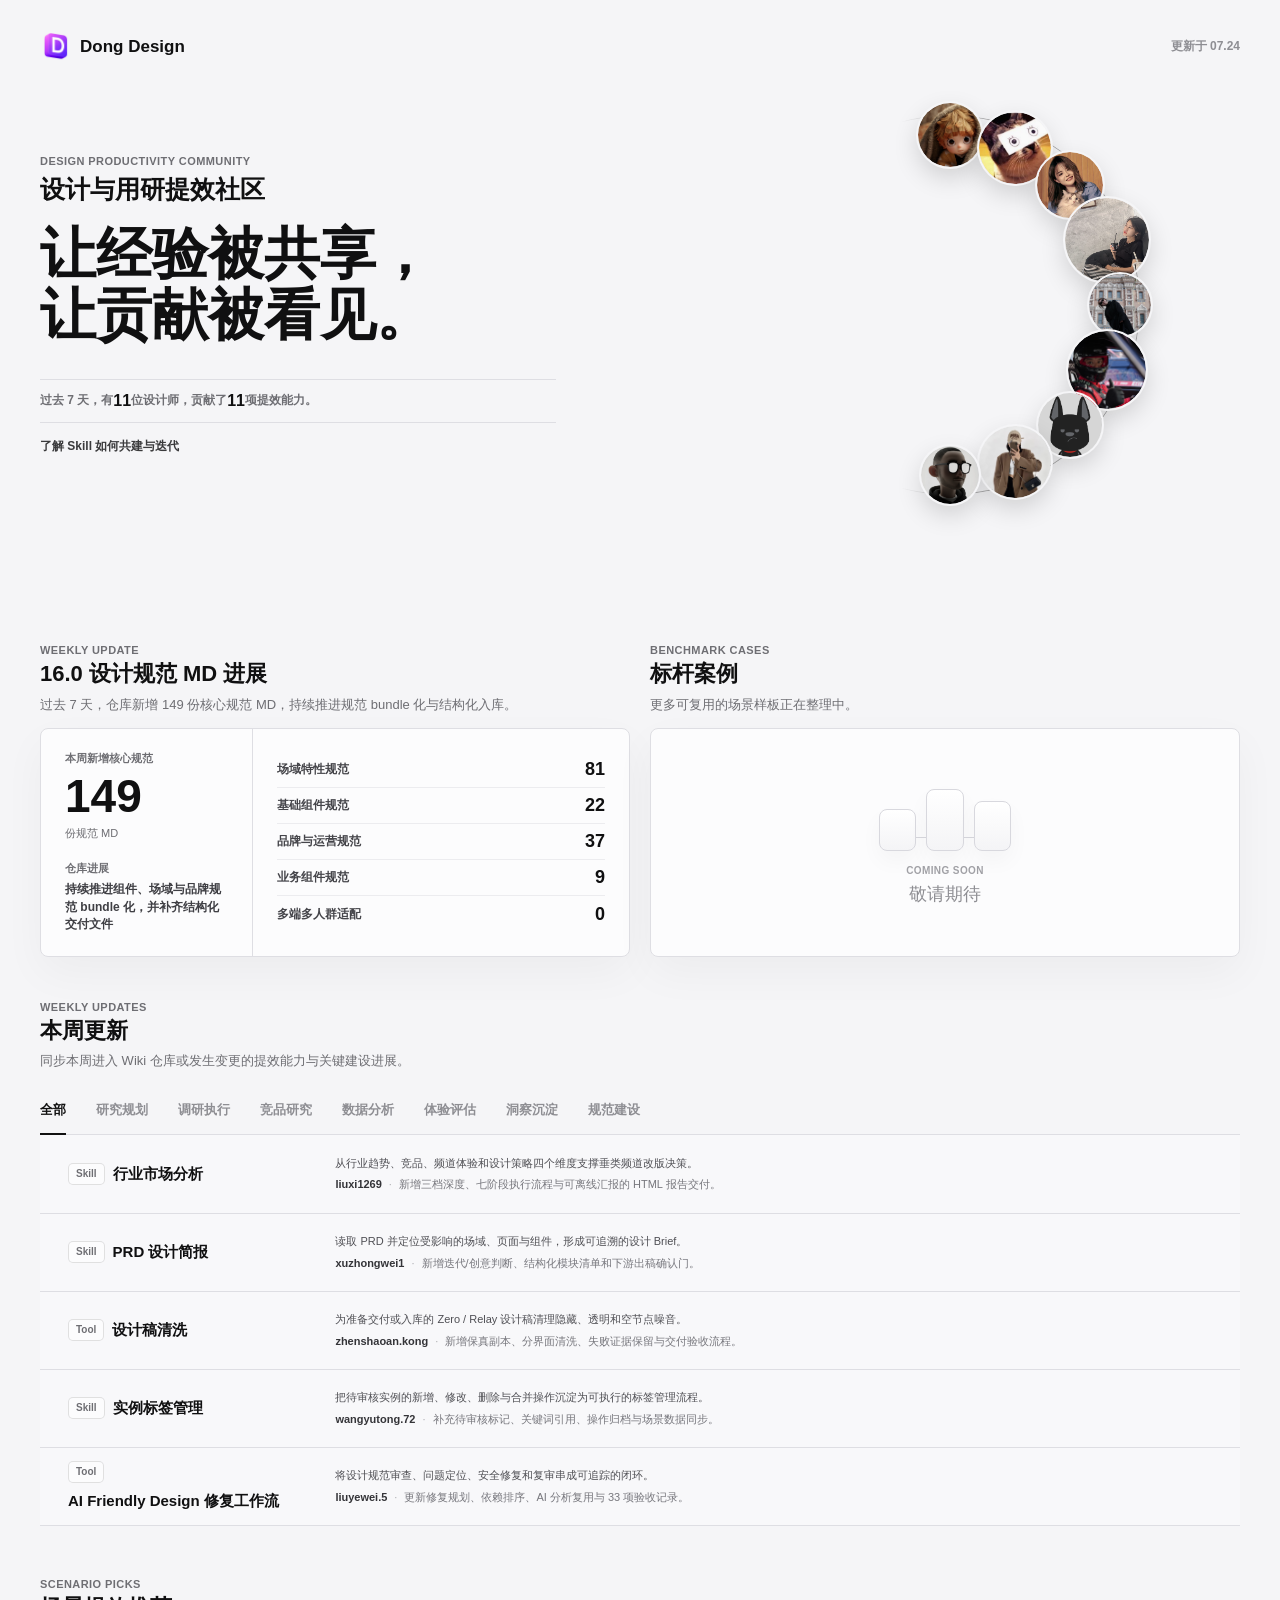
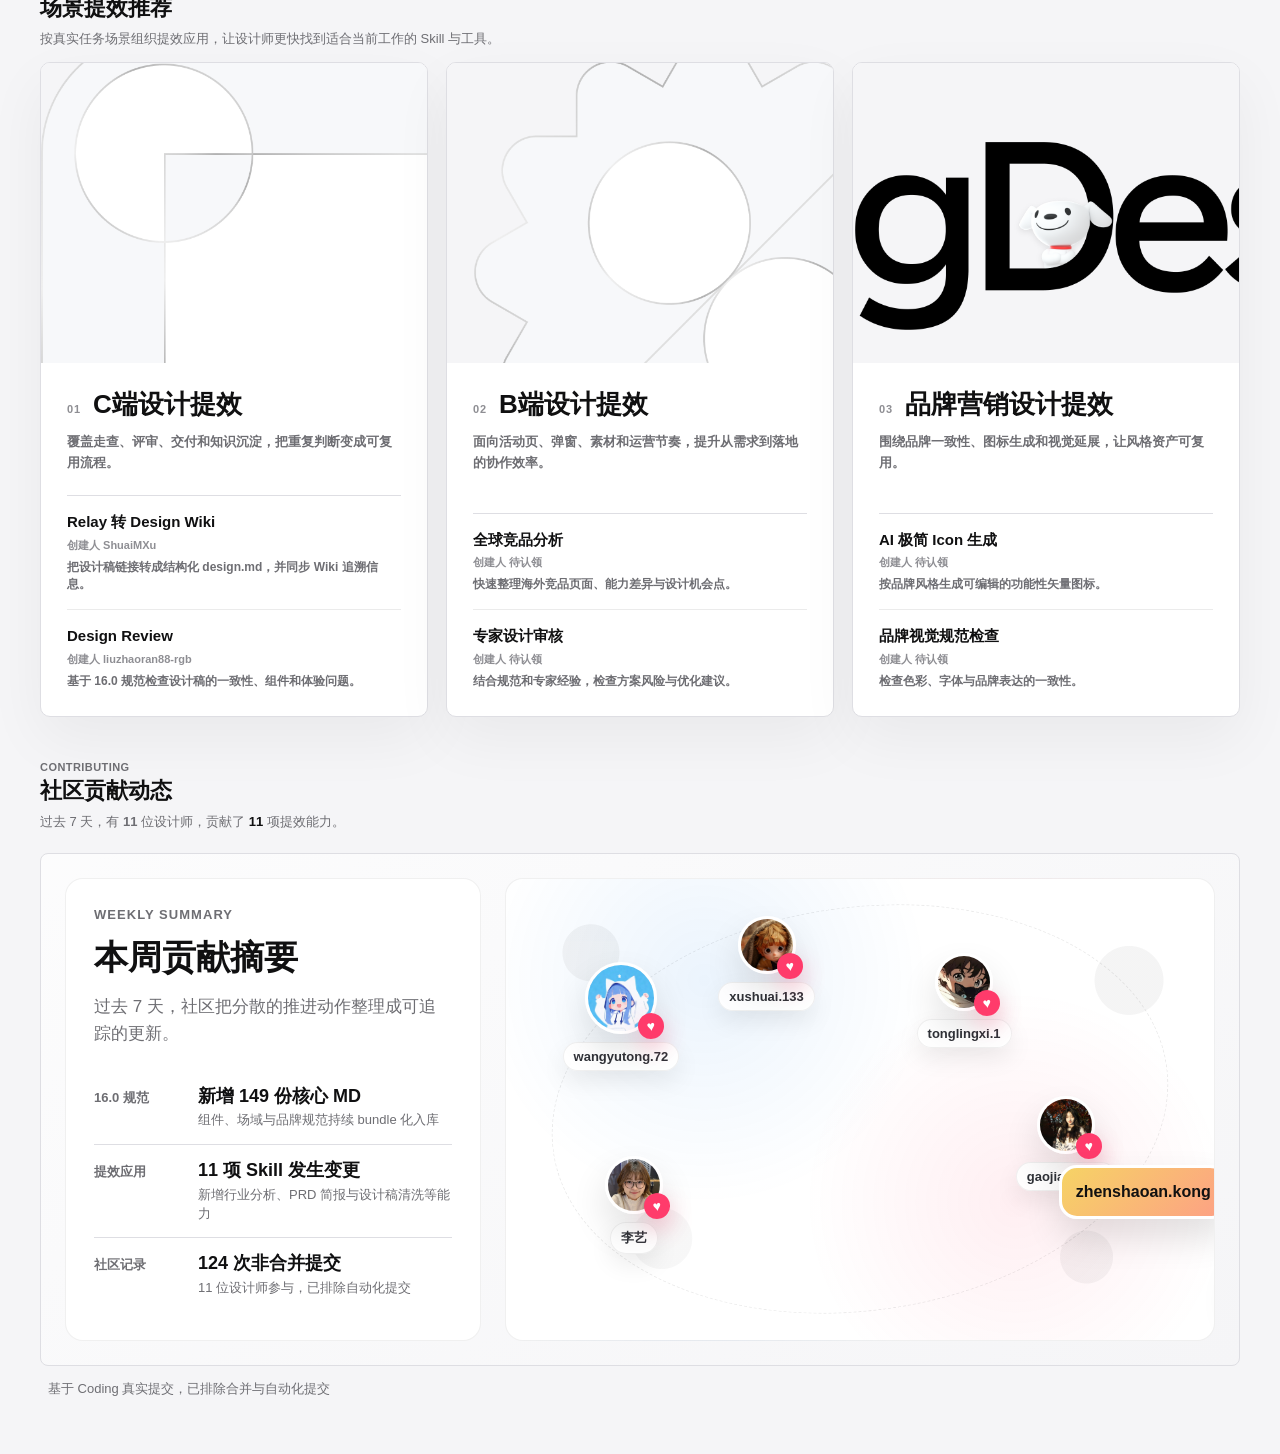
==== index.html @ fb786d12 "Refresh community demo with latest Coding data" ====
<!doctype html>
<html lang="zh-CN">
  <head>
    <meta charset="UTF-8" />
    <meta name="viewport" content="width=device-width, initial-scale=1.0" />
    <meta
      name="description"
      content="Nudge 是一个面向设计团队的 Skill 共创社区 Demo。"
    />
    <title>Nudge - 设计 Skill 共创社区</title>
    <link rel="preconnect" href="https://images.unsplash.com" />
    <link rel="stylesheet" href="styles.css?v=202607231430" />
    <script src="https://unpkg.com/lucide@0.468.0/dist/umd/lucide.min.js" defer></script>
    <script src="assets/community-skills.js?v=202607241349" defer></script>
    <script src="assets/coding-community-snapshot.js?v=202607241349" defer></script>
    <script src="app.js?v=202607241349" defer></script>
  </head>
  <body>
    <div class="app-shell">
      <main class="main-content">
        <header class="community-hero">
          <div class="hero-utility">
            <div class="brand-lockup" aria-label="Dong Design">
              <img class="product-logo" id="dong-logo" src="assets/dong-design-logo-source.png" alt="" />
              <span class="brand-name">Dong Design</span>
            </div>
            <span class="page-updated-at" data-snapshot-updated>更新于 07.24</span>
          </div>
          <div class="hero-main">
            <div class="hero-copy">
              <p class="eyebrow">Design Productivity Community</p>
              <h1 id="community-title">设计与用研提效社区</h1>
              <p class="hero-slogan">让经验被共享，<br />让贡献被看见。</p>
              <p class="hero-metrics" aria-label="社区数据">
                过去 7 天，有 <strong data-weekly-contributors>11</strong> 位设计师，贡献了 <strong data-weekly-skills>11</strong> 项提效能力。
              </p>
              <button class="hero-learn-link" type="button" data-open-philosophy>
                <span>了解 Skill 如何共建与迭代</span>
                <i data-lucide="arrow-up-right" aria-hidden="true"></i>
              </button>
            </div>
            <section class="orbit-scene" aria-label="正在共建社区的成员">
              <div class="orbit-arc" aria-hidden="true"></div>
              <button class="orbit-avatar" type="button" aria-label="林默，完成 6 次真实验证" style="--x: 178px; --y: 3px; --tilt: 0deg; --size: 64px; --delay: -5s;"><img src="assets/hero-avatars/orbit-01.jpg" alt="" /><span class="orbit-tooltip"><strong>林默</strong><small>完成 6 次真实验证</small></span></button>
              <button class="orbit-avatar" type="button" aria-label="明越，共建设计交付工具" style="--x: 239px; --y: 12px; --tilt: 0deg; --size: 72px; --delay: -2s;"><img src="assets/hero-avatars/orbit-02.png" alt="" /><span class="orbit-tooltip"><strong>明越</strong><small>共建设计交付工具</small></span></button>
              <button class="orbit-avatar" type="button" aria-label="阿雅，提出洞察归纳需求" style="--x: 297px; --y: 52px; --tilt: 0deg; --size: 66px; --delay: -7s;"><img src="assets/hero-avatars/orbit-10.jpg" alt="" /><span class="orbit-tooltip"><strong>阿雅</strong><small>提出洞察归纳需求</small></span></button>
              <button class="orbit-avatar" type="button" aria-label="柯南，提交 8 条可采纳反馈" style="--x: 325px; --y: 98px; --tilt: 0deg; --size: 84px; --delay: -4s;"><img src="assets/hero-avatars/orbit-04.jpg" alt="" /><span class="orbit-tooltip"><strong>柯南</strong><small>提交 8 条可采纳反馈</small></span></button>
              <button class="orbit-avatar" type="button" aria-label="乔可，完成兼容性维护" style="--x: 349px; --y: 174px; --tilt: 0deg; --size: 62px; --delay: -8s;"><img src="assets/hero-avatars/orbit-05.jpg" alt="" /><span class="orbit-tooltip"><strong>乔可</strong><small>完成交付工具兼容性维护</small></span></button>
              <button class="orbit-avatar" type="button" aria-label="知夏，整理 Skill 使用案例" style="--x: 328px; --y: 231px; --tilt: 0deg; --size: 78px; --delay: -1s;"><img src="assets/hero-avatars/orbit-06.jpg" alt="" /><span class="orbit-tooltip"><strong>知夏</strong><small>整理 Skill 使用案例</small></span></button>
              <button class="orbit-avatar" type="button" aria-label="然然，补充交互测试案例" style="--x: 298px; --y: 293px; --tilt: 0deg; --size: 64px; --delay: -6s;"><img src="assets/hero-avatars/orbit-07.png" alt="" /><span class="orbit-tooltip"><strong>然然</strong><small>补充交互测试案例</small></span></button>
              <button class="orbit-avatar" type="button" aria-label="陈一，维护组件命名助手" style="--x: 239px; --y: 326px; --tilt: 0deg; --size: 72px; --delay: -3s;"><img src="assets/hero-avatars/orbit-08.jpg" alt="" /><span class="orbit-tooltip"><strong>陈一</strong><small>维护组件命名助手</small></span></button>
              <button class="orbit-avatar orbit-avatar-echo" type="button" aria-label="子然，持续维护规范巡检" style="--x: 181px; --y: 346px; --tilt: 0deg; --size: 58px; --delay: -9s;"><img src="assets/hero-avatars/orbit-09.jpg" alt="" /><span class="orbit-tooltip"><strong>子然</strong><small>持续维护规范巡检</small></span></button>
            </section>
          </div>
          <section class="leaderboard-section hero-leaderboard" aria-labelledby="leaderboard-title" hidden>
            <div class="impact-heading"><p class="kicker" id="leaderboard-title">本周影响力</p></div>
            <div class="leaderboard-grid">
              <section class="leaderboard-card" aria-labelledby="skill-rank-title">
                <div class="rank-heading"><div><p class="kicker">提效工具</p><h3 id="skill-rank-title">提效工具影响力榜</h3></div><i data-lucide="chart-no-axes-combined" aria-hidden="true"></i></div>
                <ol class="rank-list">
                  <li><button class="rank-row rank-action" type="button" data-open-skill="spec-check"><span class="rank-number top-rank">01</span><span class="rank-symbol blue-symbol"><i data-lucide="scan-search" aria-hidden="true"></i></span><span class="rank-copy"><strong>规范巡检</strong><small>842 次有效使用</small></span><span class="rank-impact">46h</span></button></li>
                  <li><button class="rank-row rank-action" type="button" data-open-skill="handoff"><span class="rank-number">02</span><span class="rank-symbol violet-symbol"><i data-lucide="file-output" aria-hidden="true"></i></span><span class="rank-copy"><strong>交付文档生成器</strong><small>516 次有效使用</small></span><span class="rank-impact">32h</span></button></li>
                  <li><button class="rank-row rank-action" type="button" data-open-skill="insight"><span class="rank-number">03</span><span class="rank-symbol orange-symbol"><i data-lucide="lightbulb" aria-hidden="true"></i></span><span class="rank-copy"><strong>反馈洞察归纳器</strong><small>128 次有效使用</small></span><span class="rank-impact">18h</span></button></li>
                  <li><button class="rank-row rank-action" type="button" data-open-skill="copy-check"><span class="rank-number">04</span><span class="rank-symbol green-symbol"><i data-lucide="languages" aria-hidden="true"></i></span><span class="rank-copy"><strong>文案长度预检</strong><small>94 次有效使用</small></span><span class="rank-impact">12h</span></button></li>
                  <li><button class="rank-row rank-action" type="button" data-open-skill="naming"><span class="rank-number">05</span><span class="rank-symbol gray-symbol"><i data-lucide="blocks" aria-hidden="true"></i></span><span class="rank-copy"><strong>组件命名助手</strong><small>76 次有效使用</small></span><span class="rank-impact">9h</span></button></li>
                </ol>
              </section>

              <section class="leaderboard-card" aria-labelledby="people-rank-title">
                <div class="rank-heading"><div><p class="kicker">共建者</p><h3 id="people-rank-title">设计师影响力排行</h3></div><i data-lucide="users-round" aria-hidden="true"></i></div>
                <ol class="rank-list">
                  <li class="rank-row person-row"><span class="rank-number top-rank">01</span><img class="avatar avatar-m photo-avatar" src="assets/avatars/lina.jpg?v=202606221920" alt="林默" /><span class="rank-copy"><strong>林默</strong><small>完成 6 次真实验证，推动 3 次更新</small></span><span class="rank-impact">验证</span></li>
                  <li class="rank-row person-row"><span class="rank-number">02</span><img class="avatar avatar-m photo-avatar" src="assets/avatars/zi.jpg?v=202606221920" alt="子然" /><span class="rank-copy"><strong>子然</strong><small>共建 2 个 Skill，持续维护规范巡检</small></span><span class="rank-impact">共建</span></li>
                  <li class="rank-row person-row"><span class="rank-number">03</span><img class="avatar avatar-m photo-avatar" src="assets/avatars/aya.jpg?v=202606221920" alt="阿雅" /><span class="rank-copy"><strong>阿雅</strong><small>提出洞察归纳需求，并补充 4 个案例</small></span><span class="rank-impact">Idea</span></li>
                  <li class="rank-row person-row"><span class="rank-number">04</span><img class="avatar avatar-m photo-avatar" src="assets/avatars/ke.jpg?v=202606221920" alt="柯南" /><span class="rank-copy"><strong>柯南</strong><small>提交 8 条可采纳反馈，解决 3 个问题</small></span><span class="rank-impact">反馈</span></li>
                  <li class="rank-row person-row"><span class="rank-number">05</span><img class="avatar avatar-m photo-avatar" src="assets/avatars/qiao.jpg?v=202606221920" alt="乔可" /><span class="rank-copy"><strong>乔可</strong><small>完成交付工具的兼容性维护</small></span><span class="rank-impact">维护</span></li>
                </ol>
              </section>
            </div>
          </section>
        </header>

        <section class="page-panel active" data-panel="discover" aria-labelledby="community-title">
          <section class="design-system-section" aria-labelledby="design-system-progress-title">
            <div class="section-heading design-system-heading">
              <div>
                <p class="kicker">WEEKLY UPDATE</p>
                <h2 id="design-system-progress-title">16.0 设计规范 MD 进展</h2>
                <p class="section-subtitle">过去 7 天，仓库新增 149 份核心规范 MD，持续推进规范 bundle 化与结构化入库。</p>
              </div>
            </div>

            <div class="design-system-progress">
              <div class="design-system-overview">
                <span class="design-system-overview-label">本周新增核心规范</span>
                <strong data-core-design-total>149</strong>
                <small>份规范 MD</small>
                <div class="design-system-week-note">
                  <span>仓库进展</span>
                  <p>持续推进组件、场域与品牌规范 bundle 化，并补齐结构化交付文件</p>
                </div>
              </div>

              <div class="design-system-categories" aria-label="16.0 五类核心规范本周新增数量">
                <div class="design-system-category">
                  <span>场域特性规范</span>
                  <strong data-design-category="场域特性规范">81</strong>
                </div>
                <div class="design-system-category">
                  <span>基础组件规范</span>
                  <strong data-design-category="基础组件库（功能型组件）">22</strong>
                </div>
                <div class="design-system-category">
                  <span>品牌与运营规范</span>
                  <strong data-design-category="品牌与运营规范">37</strong>
                </div>
                <div class="design-system-category">
                  <span>业务组件规范</span>
                  <strong data-design-category="业务组件库（业务型组件）">9</strong>
                </div>
                <div class="design-system-category">
                  <span>多端多人群适配</span>
                  <strong data-design-category="多端多人群适配规范">0</strong>
                </div>
              </div>

            </div>
          </section>

          <section class="business-brain-section" aria-labelledby="business-brain-section-title">
            <div class="section-heading">
              <div>
                <p class="kicker">BENCHMARK CASES</p>
                <h2 id="business-brain-section-title">标杆案例</h2>
                <p class="section-subtitle">更多可复用的场景样板正在整理中。</p>
              </div>
            </div>
            <div class="business-brain-card benchmark-placeholder-card">
              <div class="benchmark-placeholder-content">
                <div class="benchmark-placeholder-visual" aria-hidden="true">
                  <span></span>
                  <span></span>
                  <span></span>
                </div>
                <p class="kicker">COMING SOON</p>
                <h3>敬请期待</h3>
              </div>
            </div>
          </section>

          <section class="weekly-app-updates" aria-labelledby="weekly-app-updates-title">
            <div class="section-heading weekly-app-updates-heading">
              <div>
                <p class="kicker">WEEKLY UPDATES</p>
                <h2 id="weekly-app-updates-title">本周更新</h2>
                <p class="section-subtitle">同步本周进入 Wiki 仓库或发生变更的提效能力与关键建设进展。</p>
              </div>
            </div>

            <div class="weekly-update-tabs" role="tablist" aria-label="按任务场景筛选本周更新">
              <button class="weekly-update-tab is-active" type="button" role="tab" aria-selected="true" data-weekly-filter="all">全部</button>
              <button class="weekly-update-tab" type="button" role="tab" aria-selected="false" tabindex="-1" data-weekly-filter="研究规划">研究规划</button>
              <button class="weekly-update-tab" type="button" role="tab" aria-selected="false" tabindex="-1" data-weekly-filter="调研执行">调研执行</button>
              <button class="weekly-update-tab" type="button" role="tab" aria-selected="false" tabindex="-1" data-weekly-filter="竞品研究">竞品研究</button>
              <button class="weekly-update-tab" type="button" role="tab" aria-selected="false" tabindex="-1" data-weekly-filter="数据分析">数据分析</button>
              <button class="weekly-update-tab" type="button" role="tab" aria-selected="false" tabindex="-1" data-weekly-filter="体验评估">体验评估</button>
              <button class="weekly-update-tab" type="button" role="tab" aria-selected="false" tabindex="-1" data-weekly-filter="洞察沉淀">洞察沉淀</button>
              <button class="weekly-update-tab" type="button" role="tab" aria-selected="false" tabindex="-1" data-weekly-filter="规范建设">规范建设</button>
            </div>

            <div class="weekly-app-updates-grid">
              <a class="weekly-app-update" href="http://jagile.jd.com/codingRoot/JD-Design-Wiki/2C-DesignWiki/tree/main/jd-design-system-md-v16%2Fhorizontal%2Fuser-research%2Fskills%2Findustry-market-analysis" target="_blank" rel="noopener noreferrer" aria-label="在 Coding 中查看行业市场分析目录">
                <h3 data-scene="竞品研究">行业市场分析</h3>
                <div class="weekly-app-update-details">
                  <p class="weekly-app-update-summary">从行业趋势、竞品、频道体验和设计策略四个维度支撑垂类频道改版决策。</p>
                  <p class="weekly-app-update-progress"><strong>liuxi1269</strong><span aria-hidden="true">·</span>新增三档深度、七阶段执行流程与可离线汇报的 HTML 报告交付。</p>
                </div>
                <i class="weekly-app-update-arrow" data-lucide="arrow-up-right" aria-hidden="true"></i>
              </a>

              <a class="weekly-app-update" href="http://jagile.jd.com/codingRoot/JD-Design-Wiki/2C-DesignWiki/tree/main/jd-design-system-md-v16%2Fproduct-architecture%2Flocal-life%2FSkill%2Fprd-design-brief" target="_blank" rel="noopener noreferrer" aria-label="在 Coding 中查看 PRD 设计简报目录">
                <h3 data-scene="研究规划">PRD 设计简报</h3>
                <div class="weekly-app-update-details">
                  <p class="weekly-app-update-summary">读取 PRD 并定位受影响的场域、页面与组件，形成可追溯的设计 Brief。</p>
                  <p class="weekly-app-update-progress"><strong>xuzhongwei1</strong><span aria-hidden="true">·</span>新增迭代/创意判断、结构化模块清单和下游出稿确认门。</p>
                </div>
                <i class="weekly-app-update-arrow" data-lucide="arrow-up-right" aria-hidden="true"></i>
              </a>

              <a class="weekly-app-update tool-update" href="http://jagile.jd.com/codingRoot/JD-Design-Wiki/2C-DesignWiki/tree/main/jd-design-system-md-v16%2Fproduct-architecture%2Fsearch-recommend-foundation%2Fskills%26tools%2Fdesign-cleanup" target="_blank" rel="noopener noreferrer" aria-label="在 Coding 中查看设计稿清洗目录">
                <h3 data-scene="规范建设">设计稿清洗</h3>
                <div class="weekly-app-update-details">
                  <p class="weekly-app-update-summary">为准备交付或入库的 Zero / Relay 设计稿清理隐藏、透明和空节点噪音。</p>
                  <p class="weekly-app-update-progress"><strong>zhenshaoan.kong</strong><span aria-hidden="true">·</span>新增保真副本、分界面清洗、失败证据保留与交付验收流程。</p>
                </div>
                <i class="weekly-app-update-arrow" data-lucide="arrow-up-right" aria-hidden="true"></i>
              </a>

              <a class="weekly-app-update" href="http://jagile.jd.com/codingRoot/JD-Design-Wiki/2C-DesignWiki/tree/main/jd-design-system-md-v16%2Fproduct-architecture%2Fhuangliu-design%2Fproduct-details%2FJD-ProductDetails-web%2Fbrain-frontend%2Fpublic%2Fdesign-kb%2Fskills%2Finstance-manage" target="_blank" rel="noopener noreferrer" aria-label="在 Coding 中查看实例标签管理目录">
                <h3 data-scene="规范建设">实例标签管理</h3>
                <div class="weekly-app-update-details">
                  <p class="weekly-app-update-summary">把待审核实例的新增、修改、删除与合并操作沉淀为可执行的标签管理流程。</p>
                  <p class="weekly-app-update-progress"><strong>wangyutong.72</strong><span aria-hidden="true">·</span>补充待审核标记、关键词引用、操作归档与场景数据同步。</p>
                </div>
                <i class="weekly-app-update-arrow" data-lucide="arrow-up-right" aria-hidden="true"></i>
              </a>

              <a class="weekly-app-update tool-update" href="http://jagile.jd.com/codingRoot/JD-Design-Wiki/2C-DesignWiki/tree/main/jd-design-system-md-v16%2Fproduct-architecture%2Fhuangliu-design%2Fproduct-details%2FJD-ProductDetails-web%2Fbrain-frontend%2Fpublic%2Fai-friendly-design" target="_blank" rel="noopener noreferrer" aria-label="在 Coding 中查看 AI Friendly Design 目录">
                <h3 data-scene="体验评估">AI Friendly Design 修复工作流</h3>
                <div class="weekly-app-update-details">
                  <p class="weekly-app-update-summary">将设计规范审查、问题定位、安全修复和复审串成可追踪的闭环。</p>
                  <p class="weekly-app-update-progress"><strong>liuyewei.5</strong><span aria-hidden="true">·</span>更新修复规划、依赖排序、AI 分析复用与 33 项验收记录。</p>
                </div>
                <i class="weekly-app-update-arrow" data-lucide="arrow-up-right" aria-hidden="true"></i>
              </a>
            </div>

            <div class="weekly-app-updates-grid" hidden aria-hidden="true">
              <a class="weekly-app-update tool-update" href="http://jagile.jd.com/codingRoot/JD-Design-Wiki/2C-DesignWiki/tree/main/jd-design-system-md-v16%2Fhorizontal%2Fuser-research%2Fskills%2Fresearch-screenshot-analyzer" target="_blank" rel="noopener noreferrer" aria-label="在 Coding 中查看设计透视目录">
                <h3 data-scene="竞品研究">设计透视（DesignPeek）</h3>
                <div class="weekly-app-update-details">
                  <p class="weekly-app-update-summary">把散落的 App 竞品截图整理为可分析、可检索、可导出的研究素材。</p>
                  <p class="weekly-app-update-progress"><strong>李艺</strong><span aria-hidden="true">·</span>新增 v0.1 Tool、浏览器使用入口与 HTTP API，并补齐示例、反例、安全和部署说明。</p>
                </div>
                <i class="weekly-app-update-arrow" data-lucide="arrow-up-right" aria-hidden="true"></i>
              </a>

              <a class="weekly-app-update" href="http://jagile.jd.com/codingRoot/JD-Design-Wiki/2C-DesignWiki/tree/main/jd-design-system-md-v16%2Fhorizontal%2Fuser-research%2Fskills%2Fgenerate-research-plan" target="_blank" rel="noopener noreferrer" aria-label="在 Coding 中查看用户研究方案生成目录">
                <h3 data-scene="研究规划">用户研究方案生成</h3>
                <div class="weekly-app-update-details">
                  <p class="weekly-app-update-summary">将模糊的研究需求先对齐为结构化 Brief，再生成可执行的研究方案。</p>
                  <p class="weekly-app-update-progress"><strong>wangyanglong</strong><span aria-hidden="true">·</span>新增需求澄清与方案生成两阶段流程，并配套 Brief、研究方案和运行记录模板。</p>
                </div>
                <i class="weekly-app-update-arrow" data-lucide="arrow-up-right" aria-hidden="true"></i>
              </a>

              <a class="weekly-app-update" href="http://jagile.jd.com/codingRoot/JD-Design-Wiki/2C-DesignWiki/tree/main/jd-design-system-md-v16%2Fhorizontal%2Fuser-research%2Fskills%2Faccessibility-review" target="_blank" rel="noopener noreferrer" aria-label="在 Coding 中查看无障碍体验审查目录">
                <h3 data-scene="体验评估">无障碍体验审查</h3>
                <div class="weekly-app-update-details">
                  <p class="weekly-app-update-summary">依据无障碍规范走查页面、原型或设计稿，输出分级问题与分平台整改建议。</p>
                  <p class="weekly-app-update-progress"><strong>wangyanglong</strong><span aria-hidden="true">·</span>新增有素材直接审查、无素材生成工具包的双路径，并接入 POUR、控件规范与量化阈值。</p>
                </div>
                <i class="weekly-app-update-arrow" data-lucide="arrow-up-right" aria-hidden="true"></i>
              </a>

              <a class="weekly-app-update" href="http://jagile.jd.com/codingRoot/JD-Design-Wiki/2C-DesignWiki/tree/main/jd-design-system-md-v16%2Fhorizontal%2Fuser-research%2Fskills%2Fanalyze-satisfaction" target="_blank" rel="noopener noreferrer" aria-label="在 Coding 中查看满意度诊断目录">
                <h3 data-scene="数据分析">满意度诊断</h3>
                <div class="weekly-app-update-details">
                  <p class="weekly-app-update-summary">把满意度、NSS、NPS 等评分转成关键驱动、改进优先级与掉分归因。</p>
                  <p class="weekly-app-update-progress"><strong>wangyanglong</strong><span aria-hidden="true">·</span>新增截面驱动分析、时间序列归因与期望感知落差三条分析路径。</p>
                </div>
                <i class="weekly-app-update-arrow" data-lucide="arrow-up-right" aria-hidden="true"></i>
              </a>

              <a class="weekly-app-update" href="http://jagile.jd.com/codingRoot/JD-Design-Wiki/2C-DesignWiki/tree/main/jd-design-system-md-v16%2Fhorizontal%2Fuser-research%2Fskills%2Fbuild-experience-metrics" target="_blank" rel="noopener noreferrer" aria-label="在 Coding 中查看体验度量体系搭建目录">
                <h3 data-scene="数据分析">体验度量体系搭建</h3>
                <div class="weekly-app-update-details">
                  <p class="weekly-app-update-summary">围绕产品目标建立可持续追踪的体验北极星、护栏指标与采集口径。</p>
                  <p class="weekly-app-update-progress"><strong>wangyanglong</strong><span aria-hidden="true">·</span>新增 GSM 与 HEART 指标推导、指标拆解和跨版本纵向追踪方案。</p>
                </div>
                <i class="weekly-app-update-arrow" data-lucide="arrow-up-right" aria-hidden="true"></i>
              </a>

              <a class="weekly-app-update" href="http://jagile.jd.com/codingRoot/JD-Design-Wiki/2C-DesignWiki/tree/main/jd-design-system-md-v16%2Fhorizontal%2Fuser-research%2Fskills%2Fcode-open-feedback" target="_blank" rel="noopener noreferrer" aria-label="在 Coding 中查看开放反馈分析目录">
                <h3 data-scene="数据分析">开放反馈分析</h3>
                <div class="weekly-app-update-details">
                  <p class="weekly-app-update-summary">将评价、工单、开放题等非结构化反馈整理为标签、主题趋势与核心痛点。</p>
                  <p class="weekly-app-update-progress"><strong>wangyanglong</strong><span aria-hidden="true">·</span>新增 VOC 编码流水线、主题频次与情感分析，并保留代表原话作为证据。</p>
                </div>
                <i class="weekly-app-update-arrow" data-lucide="arrow-up-right" aria-hidden="true"></i>
              </a>

              <a class="weekly-app-update" href="http://jagile.jd.com/codingRoot/JD-Design-Wiki/2C-DesignWiki/tree/main/jd-design-system-md-v16%2Fhorizontal%2Fuser-research%2Fskills%2Fcompetitive-analysis" target="_blank" rel="noopener noreferrer" aria-label="在 Coding 中查看竞品分析目录">
                <h3 data-scene="竞品研究">竞品分析</h3>
                <div class="weekly-app-update-details">
                  <p class="weekly-app-update-summary">结合竞品素材与我方定位，识别战略意图、体验差异和可行动机会。</p>
                  <p class="weekly-app-update-progress"><strong>wangyanglong</strong><span aria-hidden="true">·</span>新增按生命周期定目标、分层监控与战略意图分析的完整流程。</p>
                </div>
                <i class="weekly-app-update-arrow" data-lucide="arrow-up-right" aria-hidden="true"></i>
              </a>

              <a class="weekly-app-update" href="http://jagile.jd.com/codingRoot/JD-Design-Wiki/2C-DesignWiki/tree/main/jd-design-system-md-v16%2Fhorizontal%2Fuser-research%2Fskills%2Fconversion-funnel-analysis" target="_blank" rel="noopener noreferrer" aria-label="在 Coding 中查看转化漏斗诊断目录">
                <h3 data-scene="数据分析">转化漏斗诊断</h3>
                <div class="weekly-app-update-details">
                  <p class="weekly-app-update-summary">基于分步数据定位关键路径中的主要流失环节，并下钻具体人群与场景。</p>
                  <p class="weekly-app-update-progress"><strong>wangyanglong</strong><span aria-hidden="true">·</span>新增口径校验、分步转化计算、最大流失定位和分群归因流程。</p>
                </div>
                <i class="weekly-app-update-arrow" data-lucide="arrow-up-right" aria-hidden="true"></i>
              </a>

              <a class="weekly-app-update" href="http://jagile.jd.com/codingRoot/JD-Design-Wiki/2C-DesignWiki/tree/main/jd-design-system-md-v16%2Fhorizontal%2Fuser-research%2Fskills%2Ffeature-adoption-analysis" target="_blank" rel="noopener noreferrer" aria-label="在 Coding 中查看功能采纳分析目录">
                <h3 data-scene="数据分析">功能采纳分析</h3>
                <div class="weekly-app-update-details">
                  <p class="weekly-app-update-summary">评估新老功能的用户采纳情况，识别曝光、激活、使用与复用环节的损耗。</p>
                  <p class="weekly-app-update-progress"><strong>wangyanglong</strong><span aria-hidden="true">·</span>新增四段采纳漏斗、五维采纳指标与 cohort 留存分析。</p>
                </div>
                <i class="weekly-app-update-arrow" data-lucide="arrow-up-right" aria-hidden="true"></i>
              </a>

              <a class="weekly-app-update" href="http://jagile.jd.com/codingRoot/JD-Design-Wiki/2C-DesignWiki/tree/main/jd-design-system-md-v16%2Fhorizontal%2Fuser-research%2Fskills%2Fgenerate-interview-guide" target="_blank" rel="noopener noreferrer" aria-label="在 Coding 中查看访谈提纲生成目录">
                <h3 data-scene="调研执行">访谈提纲生成</h3>
                <div class="weekly-app-update-details">
                  <p class="weekly-app-update-summary">将定性研究目标转成可直接执行的访谈结构、主问题与追问梯度。</p>
                  <p class="weekly-app-update-progress"><strong>wangyanglong</strong><span aria-hidden="true">·</span>新增 ORID 提问框架、追问时机提示和受访者偏误检查。</p>
                </div>
                <i class="weekly-app-update-arrow" data-lucide="arrow-up-right" aria-hidden="true"></i>
              </a>

              <a class="weekly-app-update" href="http://jagile.jd.com/codingRoot/JD-Design-Wiki/2C-DesignWiki/tree/main/jd-design-system-md-v16%2Fhorizontal%2Fuser-research%2Fskills%2Fgenerate-persona" target="_blank" rel="noopener noreferrer" aria-label="在 Coding 中查看用户画像生成目录">
                <h3 data-scene="洞察沉淀">用户画像生成</h3>
                <div class="weekly-app-update-details">
                  <p class="weekly-app-update-summary">从研究材料中聚类典型用户，并形成有证据支撑的结构化人物角色。</p>
                  <p class="weekly-app-update-progress"><strong>wangyanglong</strong><span aria-hidden="true">·</span>新增用户变量聚类、核心划分变量选择与 Persona 描摹流程。</p>
                </div>
                <i class="weekly-app-update-arrow" data-lucide="arrow-up-right" aria-hidden="true"></i>
              </a>

              <a class="weekly-app-update" href="http://jagile.jd.com/codingRoot/JD-Design-Wiki/2C-DesignWiki/tree/main/jd-design-system-md-v16%2Fhorizontal%2Fuser-research%2Fskills%2Fgenerate-survey" target="_blank" rel="noopener noreferrer" aria-label="在 Coding 中查看问卷生成目录">
                <h3 data-scene="调研执行">问卷生成</h3>
                <div class="weekly-app-update-details">
                  <p class="weekly-app-update-summary">把研究目标、人群和测量维度转成结构完整、逻辑清晰的问卷草稿。</p>
                  <p class="weekly-app-update-progress"><strong>wangyanglong</strong><span aria-hidden="true">·</span>新增题型、量表、逻辑跳转、指导语和逐条合规自检。</p>
                </div>
                <i class="weekly-app-update-arrow" data-lucide="arrow-up-right" aria-hidden="true"></i>
              </a>

              <a class="weekly-app-update" href="http://jagile.jd.com/codingRoot/JD-Design-Wiki/2C-DesignWiki/tree/main/jd-design-system-md-v16%2Fhorizontal%2Fuser-research%2Fskills%2Fgenerate-usability-test" target="_blank" rel="noopener noreferrer" aria-label="在 Coding 中查看可用性测试方案目录">
                <h3 data-scene="调研执行">可用性测试方案</h3>
                <div class="weekly-app-update-details">
                  <p class="weekly-app-update-summary">围绕测试对象与研究目标生成任务、主持脚本、记录表和度量计划。</p>
                  <p class="weekly-app-update-progress"><strong>wangyanglong</strong><span aria-hidden="true">·</span>新增出声思考脚本、成功率与 SEQ/SUS 度量、招募甄别和偏误控制。</p>
                </div>
                <i class="weekly-app-update-arrow" data-lucide="arrow-up-right" aria-hidden="true"></i>
              </a>

              <a class="weekly-app-update" href="http://jagile.jd.com/codingRoot/JD-Design-Wiki/2C-DesignWiki/tree/main/jd-design-system-md-v16%2Fhorizontal%2Fuser-research%2Fskills%2Fissue-prioritization" target="_blank" rel="noopener noreferrer" aria-label="在 Coding 中查看问题优先级排序目录">
                <h3 data-scene="体验评估">问题优先级排序</h3>
                <div class="weekly-app-update-details">
                  <p class="weekly-app-update-summary">将研究、走查与数据诊断中发现的问题统一分层、定级并形成处理顺序。</p>
                  <p class="weekly-app-update-progress"><strong>wangyanglong</strong><span aria-hidden="true">·</span>新增 P0–P3 分层、严重度评级与结合量化证据的排序方法。</p>
                </div>
                <i class="weekly-app-update-arrow" data-lucide="arrow-up-right" aria-hidden="true"></i>
              </a>

              <a class="weekly-app-update" href="http://jagile.jd.com/codingRoot/JD-Design-Wiki/2C-DesignWiki/tree/main/jd-design-system-md-v16%2Fhorizontal%2Fuser-research%2Fskills%2Fjobs-to-be-done" target="_blank" rel="noopener noreferrer" aria-label="在 Coding 中查看 JTBD 需求定义目录">
                <h3 data-scene="研究规划">JTBD 需求定义</h3>
                <div class="weekly-app-update-details">
                  <p class="weekly-app-update-summary">把功能设想与表层诉求向上翻译为用户真正需要完成的任务。</p>
                  <p class="weekly-app-update-progress"><strong>wangyanglong</strong><span aria-hidden="true">·</span>新增 Job Map、四力模型、需求三层模型与 Switch 访谈编排。</p>
                </div>
                <i class="weekly-app-update-arrow" data-lucide="arrow-up-right" aria-hidden="true"></i>
              </a>

              <a class="weekly-app-update" href="http://jagile.jd.com/codingRoot/JD-Design-Wiki/2C-DesignWiki/tree/main/jd-design-system-md-v16%2Fhorizontal%2Fuser-research%2Fskills%2Fjourney-map" target="_blank" rel="noopener noreferrer" aria-label="在 Coding 中查看用户旅程图目录">
                <h3 data-scene="洞察沉淀">用户旅程图</h3>
                <div class="weekly-app-update-details">
                  <p class="weekly-app-update-summary">按用户场景与行为顺序还原完整历程，标注触点、情绪、痛点与机会。</p>
                  <p class="weekly-app-update-progress"><strong>wangyanglong</strong><span aria-hidden="true">·</span>新增场景分图判断、需求机会评级与可直接分享的可视化 HTML 输出。</p>
                </div>
                <i class="weekly-app-update-arrow" data-lucide="arrow-up-right" aria-hidden="true"></i>
              </a>

              <a class="weekly-app-update" href="http://jagile.jd.com/codingRoot/JD-Design-Wiki/2C-DesignWiki/tree/main/jd-design-system-md-v16%2Fhorizontal%2Fuser-research%2Fskills%2Frun-heuristic-evaluation" target="_blank" rel="noopener noreferrer" aria-label="在 Coding 中查看启发式评估目录">
                <h3 data-scene="体验评估">启发式评估</h3>
                <div class="weekly-app-update-details">
                  <p class="weekly-app-update-summary">依据尼尔森十大启发式走查页面或设计稿，定位问题并给出严重度与建议。</p>
                  <p class="weekly-app-update-progress"><strong>wangyanglong</strong><span aria-hidden="true">·</span>新增有素材直接评估、无素材生成工具包的双路径和 0–4 严重度评级。</p>
                </div>
                <i class="weekly-app-update-arrow" data-lucide="arrow-up-right" aria-hidden="true"></i>
              </a>

              <a class="weekly-app-update" href="http://jagile.jd.com/codingRoot/JD-Design-Wiki/2C-DesignWiki/tree/main/jd-design-system-md-v16%2Fhorizontal%2Fuser-research%2Fskills%2Fstructure-interview-transcript" target="_blank" rel="noopener noreferrer" aria-label="在 Coding 中查看访谈逐字稿整理目录">
                <h3 data-scene="洞察沉淀">访谈逐字稿整理</h3>
                <div class="weekly-app-update-details">
                  <p class="weekly-app-update-summary">围绕研究问题将单场访谈逐字稿降噪为有原话证据的结构化小结。</p>
                  <p class="weekly-app-update-progress"><strong>wangyanglong</strong><span aria-hidden="true">·</span>新增背景、执行信息、分主题发现、痛点和待跟进项的整理骨架。</p>
                </div>
                <i class="weekly-app-update-arrow" data-lucide="arrow-up-right" aria-hidden="true"></i>
              </a>

              <a class="weekly-app-update" href="http://jagile.jd.com/codingRoot/JD-Design-Wiki/2C-DesignWiki/tree/main/jd-design-system-md-v16%2Fhorizontal%2Fuser-research%2Fskills%2Fsynthesize-qualitative-insights" target="_blank" rel="noopener noreferrer" aria-label="在 Coding 中查看定性洞察综合目录">
                <h3 data-scene="洞察沉淀">定性洞察综合</h3>
                <div class="weekly-app-update-details">
                  <p class="weekly-app-update-summary">跨多份定性材料聚类共性主题，并提炼有证据支撑的结构化洞察。</p>
                  <p class="weekly-app-update-progress"><strong>wangyanglong</strong><span aria-hidden="true">·</span>新增跨场主题频次、洞察强度判断及交付稿与分析底稿双态输出。</p>
                </div>
                <i class="weekly-app-update-arrow" data-lucide="arrow-up-right" aria-hidden="true"></i>
              </a>

              <a class="weekly-app-update" href="http://jagile.jd.com/codingRoot/JD-Design-Wiki/2C-DesignWiki/tree/main/.agents%2Fskills%2Fcomponent-properties-admission" target="_blank" rel="noopener noreferrer" aria-label="在 Coding 中查看组件属性准入目录">
                <h3 data-scene="规范建设">组件属性准入</h3>
                <div class="weekly-app-update-details">
                  <p class="weekly-app-update-summary">为商详大脑组件库录入并校验可被系统读取的 Properties 属性数据。</p>
                  <p class="weekly-app-update-progress"><strong>liuyewei.5</strong><span aria-hidden="true">·</span>新增组件 instanceId 识别、属性数据写入与 component-properties.json 校验流程。</p>
                </div>
                <i class="weekly-app-update-arrow" data-lucide="arrow-up-right" aria-hidden="true"></i>
              </a>
            </div>
          </section>

          <section class="scenario-recommend-section" aria-labelledby="scenario-recommend-title">
            <div class="section-heading scenario-recommend-heading">
              <div>
                <p class="kicker">SCENARIO PICKS</p>
                <h2 id="scenario-recommend-title">场景提效推荐</h2>
                <p class="section-subtitle">按真实任务场景组织提效应用，让设计师更快找到适合当前工作的 Skill 与工具。</p>
              </div>
            </div>

            <div class="scenario-recommend-grid">
              <article class="scenario-card">
                <div class="scenario-card-cover">
                  <img src="assets/scenario-experience.png" alt="C端设计提效场景图">
                </div>
                <div class="scenario-card-body">
                  <div class="scenario-card-title-row">
                    <span>01</span>
                    <h3>C端设计提效</h3>
                  </div>
                  <p class="scenario-card-desc">覆盖走查、评审、交付和知识沉淀，把重复判断变成可复用流程。</p>
                  <div class="scenario-app-list">
                    <div class="scenario-app">
                      <h4>Relay 转 Design Wiki</h4>
                      <span>创建人 ShuaiMXu</span>
                      <p>把设计稿链接转成结构化 design.md，并同步 Wiki 追溯信息。</p>
                    </div>
                    <div class="scenario-app">
                      <h4>Design Review</h4>
                      <span>创建人 liuzhaoran88-rgb</span>
                      <p>基于 16.0 规范检查设计稿的一致性、组件和体验问题。</p>
                    </div>
                  </div>
                </div>
              </article>

              <article class="scenario-card">
                <div class="scenario-card-cover">
                  <img src="assets/scenario-marketing.png" alt="B端设计提效场景图">
                </div>
                <div class="scenario-card-body">
                  <div class="scenario-card-title-row">
                    <span>02</span>
                    <h3>B端设计提效</h3>
                  </div>
                  <p class="scenario-card-desc">面向活动页、弹窗、素材和运营节奏，提升从需求到落地的协作效率。</p>
                  <div class="scenario-app-list">
                    <div class="scenario-app">
                      <h4>全球竞品分析</h4>
                      <span>创建人 待认领</span>
                      <p>快速整理海外竞品页面、能力差异与设计机会点。</p>
                    </div>
                    <div class="scenario-app">
                      <h4>专家设计审核</h4>
                      <span>创建人 待认领</span>
                      <p>结合规范和专家经验，检查方案风险与优化建议。</p>
                    </div>
                  </div>
                </div>
              </article>

              <article class="scenario-card">
                <div class="scenario-card-cover">
                  <img src="assets/scenario-brand.png" alt="品牌营销设计提效场景图">
                </div>
                <div class="scenario-card-body">
                  <div class="scenario-card-title-row">
                    <span>03</span>
                    <h3>品牌营销设计提效</h3>
                  </div>
                  <p class="scenario-card-desc">围绕品牌一致性、图标生成和视觉延展，让风格资产可复用。</p>
                  <div class="scenario-app-list">
                    <div class="scenario-app">
                      <h4>AI 极简 Icon 生成</h4>
                      <span>创建人 待认领</span>
                      <p>按品牌风格生成可编辑的功能性矢量图标。</p>
                    </div>
                    <div class="scenario-app">
                      <h4>品牌视觉规范检查</h4>
                      <span>创建人 待认领</span>
                      <p>检查色彩、字体与品牌表达的一致性。</p>
                    </div>
                  </div>
                </div>
              </article>
            </div>
          </section>

          <section class="intro-row" aria-label="本周动态" hidden>
            <div>
              <p class="kicker">Skill</p>
              <h2>本月精选</h2>
              <p class="section-subtitle">把重复的设计工作，变成一次更轻松的开始。</p>
            </div>
          </section>

          <section class="skill-grid" id="skill-grid" aria-label="精选 Skill" hidden>
            <article class="skill-card" data-category="review" data-skill="spec-check">
              <button class="cover-button" type="button" data-open-skill="spec-check" aria-label="查看规范巡检 Skill 详情">
                <img
                  src="https://images.unsplash.com/photo-1626785774573-4b799315345d?auto=format&fit=crop&w=900&q=85"
                  alt="设计稿与色彩样本"
                />
                <span class="cover-overlay"><i data-lucide="scan-search" aria-hidden="true"></i></span>
              </button>
              <div class="skill-card-body">
                <div class="card-meta"><span>设计走查</span><span class="verified"><i data-lucide="badge-check" aria-hidden="true"></i> 已验证</span></div>
                <h3>规范巡检（占位）</h3>
                <p>快速检查设计稿中的间距、颜色与组件使用问题。</p>
                <div class="last-contribution"><img class="avatar avatar-s photo-avatar" src="assets/avatars/ke.jpg?v=202606221920" alt="柯南" /><p><span>最新贡献 <time>2h 前</time></span><strong>柯南 · 提交 8 条反馈，已合并至 v1.4</strong></p></div>
                <div class="card-bottom">
                  <span class="usage">842 次有效使用</span>
                  <button class="icon-button bookmark-button" type="button" data-bookmark aria-label="收藏规范巡检" title="收藏">
                    <i data-lucide="bookmark" aria-hidden="true"></i>
                  </button>
                </div>
              </div>
            </article>

            <article class="skill-card" data-category="review" data-skill="design-review">
              <button class="cover-button" type="button" data-open-skill="design-review" aria-label="查看 Design Review Skill 详情">
                <img
                  src="https://images.unsplash.com/photo-1558655146-d09347e92766?auto=format&fit=crop&w=900&q=85"
                  alt="设计师进行设计走查"
                />
                <span class="cover-overlay"><i data-lucide="scan-search" aria-hidden="true"></i></span>
              </button>
              <div class="skill-card-body">
                <div class="card-meta"><span>设计走查</span><span class="verified"><i data-lucide="git-commit-horizontal" aria-hidden="true"></i> v0.8</span></div>
                <h3>Design Review（占位）</h3>
                <p>基于 15.0 / 16.0 规范，对 Relay 设计稿或 design.md 进行 Token 合规与体验评判。</p>
                <div class="last-contribution"><img class="avatar avatar-s photo-avatar" src="assets/avatars/xushuai.jpg?v=202607151830" alt="xushuai.133" /><p><span>最近更新 <time>06.12</time></span><strong>xushuai.133 · 接入设计评判标准，形成双镜头 v0.8</strong></p></div>
                <div class="card-bottom">
                  <span class="usage">仓库已收录</span>
                  <button class="icon-button bookmark-button" type="button" data-bookmark aria-label="收藏 Design Review" title="收藏">
                    <i data-lucide="bookmark" aria-hidden="true"></i>
                  </button>
                </div>
              </div>
            </article>

            <article class="skill-card" data-category="delivery" data-skill="ruler-annotation">
              <button class="cover-button" type="button" data-open-skill="ruler-annotation" aria-label="查看标尺标注 Skill 详情">
                <img
                  src="https://images.unsplash.com/photo-1581291518857-4e27b48ff24e?auto=format&fit=crop&w=900&q=85"
                  alt="设计师进行尺寸与结构标注"
                />
                <span class="cover-overlay"><i data-lucide="ruler" aria-hidden="true"></i></span>
              </button>
              <div class="skill-card-body">
                <div class="card-meta"><span>设计交付</span><span class="verified"><i data-lucide="git-commit-horizontal" aria-hidden="true"></i> v0.3</span></div>
                <h3>标尺标注（占位）</h3>
                <p>基于真实节点几何信息，为设计稿生成内容构成与间距尺寸标注。</p>
                <div class="last-contribution"><img class="avatar avatar-s photo-avatar" src="assets/avatars/xushuai.jpg?v=202607151830" alt="xushuai.133" /><p><span>最近更新 <time>06.17</time></span><strong>xushuai.133 · 补充组件解剖双实例与盒模型标注约定</strong></p></div>
                <div class="card-bottom">
                  <span class="usage">仓库已收录</span>
                  <button class="icon-button bookmark-button" type="button" data-bookmark aria-label="收藏标尺标注" title="收藏">
                    <i data-lucide="bookmark" aria-hidden="true"></i>
                  </button>
                </div>
              </div>
            </article>
          </section>

          <section class="collection-zone" aria-labelledby="collection-zone-title" hidden>
            <div class="intro-row collection-zone-heading">
              <div>
                <p class="kicker">Skill · 按设计场景</p>
                <h2 id="collection-zone-title">场景精选专区</h2>
                <p class="section-subtitle">把重复的设计工作，按你的领域一键开始。</p>
              </div>
            </div>

            <div class="collection-grid-3">
              <!-- 体验设计 -->
              <article class="collection-col" data-domain="experience">
                <button class="collection-head" type="button" data-collection="experience" aria-label="查看体验设计场景全部能力">
                  <span class="collection-head-media">
                    <img src="assets/collections/experience.png" alt="体验设计场景主视觉" />
                  </span>
                  <span class="collection-head-bar">
                    <span class="collection-head-copy">
                      <strong>体验设计</strong>
                      <small>为产品体验与交付提效</small>
                    </span>
                    <i class="collection-head-arrow" data-lucide="arrow-right" aria-hidden="true"></i>
                  </span>
                </button>
                <ul class="collection-list">
                  <li class="collection-item" data-skill="relay-to-design-md" data-open-skill="relay-to-design-md" role="button" tabindex="0">
                    <span class="collection-item-title">Relay 转 Design Wiki</span>
                    <p class="collection-item-desc">给一个 Relay 设计稿链接，自动产出 design.md、分配 Wiki 路径并生成交接摘要。</p>
                  </li>
                  <li class="collection-item" data-skill="spec-check" data-open-skill="spec-check" role="button" tabindex="0">
                    <span class="collection-item-title">规范巡检</span>
                    <p class="collection-item-desc">快速检查设计稿中的间距、颜色与组件使用问题，交付前一键自查。</p>
                  </li>
                  <li class="collection-item" data-skill="design-review" data-open-skill="design-review" role="button" tabindex="0">
                    <span class="collection-item-title">Design Review</span>
                    <p class="collection-item-desc">基于 15.0 / 16.0 规范，对 Relay 稿或 design.md 做 Token 合规与体验评判。</p>
                  </li>
                </ul>
              </article>

              <!-- 营销设计 -->
              <article class="collection-col" data-domain="marketing">
                <button class="collection-head" type="button" data-collection="marketing" aria-label="查看营销设计场景全部能力">
                  <span class="collection-head-media">
                    <img src="assets/collections/marketing.png" alt="营销设计场景主视觉" />
                  </span>
                  <span class="collection-head-bar">
                    <span class="collection-head-copy">
                      <strong>营销设计</strong>
                      <small>为营销与活动场景提效</small>
                    </span>
                    <i class="collection-head-arrow" data-lucide="arrow-right" aria-hidden="true"></i>
                  </span>
                </button>
                <ul class="collection-list">
                  <li class="collection-item is-recruit" data-recruit="活动氛围走查" role="button" tabindex="0">
                    <span class="collection-item-title">活动氛围走查</span>
                    <p class="collection-item-desc">校验活动会场的氛围、色彩与节奏一致性，正在招募共建。</p>
                  </li>
                  <li class="collection-item is-recruit" data-recruit="营销物料尺寸适配" role="button" tabindex="0">
                    <span class="collection-item-title">营销物料尺寸适配</span>
                    <p class="collection-item-desc">一套物料自动适配多端多尺寸投放规格，正在招募共建。</p>
                  </li>
                </ul>
              </article>

              <!-- 品牌设计 -->
              <article class="collection-col" data-domain="brand">
                <button class="collection-head" type="button" data-collection="brand" aria-label="查看品牌设计场景全部能力">
                  <span class="collection-head-media">
                    <img src="assets/collections/brand.png" alt="品牌设计场景主视觉" />
                  </span>
                  <span class="collection-head-bar">
                    <span class="collection-head-copy">
                      <strong>品牌设计</strong>
                      <small>为品牌一致性提效</small>
                    </span>
                    <i class="collection-head-arrow" data-lucide="arrow-right" aria-hidden="true"></i>
                  </span>
                </button>
                <ul class="collection-list">
                  <li class="collection-item" data-skill="icon-generator" data-open-skill="icon-generator" role="button" tabindex="0">
                    <span class="collection-item-title">Icon 规范生成器</span>
                    <p class="collection-item-desc">基于 16.0 规范生成线性图标方案，并检查描边、圆角与视觉重心一致性。</p>
                  </li>
                  <li class="collection-item is-recruit" data-recruit="品牌色板检查" role="button" tabindex="0">
                    <span class="collection-item-title">品牌色板检查</span>
                    <p class="collection-item-desc">校验设计稿用色是否落在品牌色板与可访问性范围内，正在招募共建。</p>
                  </li>
                </ul>
              </article>
            </div>
          </section>

          <section class="contribution-pulse-section" aria-labelledby="contribution-pulse-title">
            <div class="section-heading contribution-pulse-heading">
              <div>
                <p class="kicker">CONTRIBUTING</p>
                <h2 id="contribution-pulse-title">社区贡献动态</h2>
                <p class="section-subtitle">过去 7 天，有 <b data-weekly-contributors>11</b> 位设计师，贡献了 <b class="contribution-count" data-weekly-skills>11</b> 项提效能力。</p>
              </div>
            </div>

            <div class="contribution-wall" aria-label="社区共创动态">
        <div class="contribution-wall-copy contribution-weekly-summary">
          <span class="contribution-wall-eyebrow">WEEKLY SUMMARY</span>
          <strong>本周贡献摘要</strong>
          <p>过去 7 天，社区把分散的推进动作整理成可追踪的更新。</p>
          <div class="contribution-summary-list" aria-label="本周贡献摘要">
            <div class="contribution-summary-item">
              <span>16.0 规范</span>
              <b>新增 149 份核心 MD</b>
              <em>组件、场域与品牌规范持续 bundle 化入库</em>
            </div>
            <div class="contribution-summary-item">
              <span>提效应用</span>
              <b>11 项 Skill 发生变更</b>
              <em>新增行业分析、PRD 简报与设计稿清洗等能力</em>
            </div>
            <div class="contribution-summary-item">
              <span>社区记录</span>
              <b>124 次非合并提交</b>
              <em>11 位设计师参与，已排除自动化提交</em>
            </div>
          </div>
        </div>

              <div class="contribution-people-cloud" aria-label="贡献者头像互动墙">
                <article class="contribution-person contribution-person-large contribution-person-a" tabindex="0">
                  <div class="contribution-avatar-wrap">
                    <img class="photo-avatar" src="assets/avatars/wangyutong.jpg?v=202607091310" alt="wangyutong.72" />
                    <span class="contribution-like" aria-hidden="true">♥</span>
                  </div>
                  <span class="contribution-name-pill">wangyutong.72</span>
                  <span class="contribution-popover"><b>99 次提交</b><em>持续推进规范与知识入库</em></span>
                </article>
                <article class="contribution-person contribution-person-b" tabindex="0">
                  <div class="contribution-avatar-wrap">
                  <img class="photo-avatar" src="assets/avatars/xushuai.jpg?v=202607151830" alt="xushuai.133" />
                    <span class="contribution-like" aria-hidden="true">♥</span>
                  </div>
                  <span class="contribution-name-pill">xushuai.133</span>
                  <span class="contribution-popover"><b>72 次提交</b><em>规范框架与目录结构</em></span>
                </article>
                <article class="contribution-person contribution-person-c" tabindex="0">
                  <div class="contribution-avatar-wrap">
                    <img class="photo-avatar" src="assets/avatars/tonglingxi.jpg?v=202607091310" alt="tonglingxi.1" />
                    <span class="contribution-like" aria-hidden="true">♥</span>
                  </div>
                  <span class="contribution-name-pill">tonglingxi.1</span>
                  <span class="contribution-popover"><b>55 次提交</b><em>设计规范协同更新</em></span>
                </article>
                <article class="contribution-person contribution-person-d" tabindex="0">
                  <div class="contribution-avatar-wrap">
                    <img class="photo-avatar" src="assets/avatars/gaojiamin.jpg?v=202607091310" alt="gaojiamin.10" />
                    <span class="contribution-like" aria-hidden="true">♥</span>
                  </div>
                  <span class="contribution-name-pill">gaojiamin.10</span>
                  <span class="contribution-popover"><b>46 次提交</b><em>规范内容与知识补齐</em></span>
                </article>
                <article class="contribution-person contribution-person-e contribution-name-node" tabindex="0">
                  <div class="contribution-name-block">zhenshaoan.kong</div>
                  <span class="contribution-like" aria-hidden="true">♥</span>
                  <span class="contribution-popover"><b>21 次提交</b><em>Skill 与工具交付形态建设</em></span>
                </article>
                <article class="contribution-person contribution-person-f" tabindex="0">
                  <div class="contribution-avatar-wrap">
                    <img class="photo-avatar" src="assets/avatars/liyi285.jpg?v=20260724" alt="李艺" />
                    <span class="contribution-like" aria-hidden="true">♥</span>
                  </div>
                  <span class="contribution-name-pill" data-display-name="李艺"></span>
                  <span class="contribution-popover"><b>新增共建</b><em>Skill 更新与示例补充</em></span>
                </article>
                <article class="contribution-person contribution-person-g contribution-name-node" tabindex="0">
                  <div class="contribution-name-block">明越</div>
                  <span class="contribution-like" aria-hidden="true">♥</span>
                  <span class="contribution-popover"><b>案例补充</b><em>提效场景整理</em></span>
                </article>
              </div>
            </div>

            <p class="contribution-method" title="统计 Coding main 分支 2026-06-25 至 2026-07-24 的非合并提交，并排除 spec-bot 与 skip-ci 自动提交。">
              <i data-lucide="info" aria-hidden="true"></i>
              基于 Coding 真实提交，已排除合并与自动化提交
            </p>
          </section>

        </section>

        <section class="page-panel" data-panel="requests" aria-labelledby="community-title">
          <section class="view-heading">
            <div><p class="kicker">需求广场</p><h2>从真实问题开始共创。</h2></div>
            <button class="primary-button" type="button" data-open-modal><i data-lucide="plus" aria-hidden="true"></i><span>发布需求</span></button>
          </section>
          <section class="request-board" aria-label="共创需求列表">
            <article class="request-card"><div class="request-card-top"><span class="status-dot active-dot"></span><span>4 人共创中</span><button class="icon-button" type="button" data-join-request aria-label="加入共创" title="加入共创"><i data-lucide="arrow-up-right" aria-hidden="true"></i></button></div><h3>多语言文本溢出检查</h3><p>建立可批量扫描的界面文本风险检查流程。</p><div class="request-card-footer"><span>设计交付</span><span>截止 6 月 28 日</span></div></article>
            <article class="request-card"><div class="request-card-top"><span class="status-dot"></span><span>等待认领</span><button class="icon-button" type="button" data-join-request aria-label="认领需求" title="认领需求"><i data-lucide="plus" aria-hidden="true"></i></button></div><h3>用户反馈聚类看板</h3><p>让研究、客服与设计团队使用同一种洞察归纳语言。</p><div class="request-card-footer"><span>研究洞察</span><span>32 人关注</span></div></article>
            <article class="request-card"><div class="request-card-top"><span class="status-dot active-dot"></span><span>2 人共创中</span><button class="icon-button" type="button" data-join-request aria-label="加入共创" title="加入共创"><i data-lucide="arrow-up-right" aria-hidden="true"></i></button></div><h3>组件状态文案助手</h3><p>为组件状态生成一致、清晰且可本地化的微文案。</p><div class="request-card-footer"><span>设计系统</span><span>截止 7 月 3 日</span></div></article>
          </section>
        </section>

        <section class="page-panel" data-panel="workspace" aria-labelledby="community-title">
          <section class="view-heading"><div><p class="kicker">我的工作台</p><h2>正在推进的能力资产。</h2></div><button class="primary-button" type="button" data-open-modal><i data-lucide="plus" aria-hidden="true"></i><span>新建草稿</span></button></section>
          <section class="workspace-list" aria-label="我的 Skill 项目">
            <article class="workspace-row"><div class="workspace-icon"><i data-lucide="wand-sparkles" aria-hidden="true"></i></div><div><h3>移动端间距审查</h3><p>草稿 · 4 个测试案例</p></div><div class="progress-block"><span>完成度</span><strong>72%</strong><div class="progress-track"><span style="width:72%"></span></div></div><button class="icon-button" type="button" data-open-skill="spec-check" aria-label="打开移动端间距审查" title="打开"><i data-lucide="arrow-up-right" aria-hidden="true"></i></button></article>
            <article class="workspace-row"><div class="workspace-icon soft-icon"><i data-lucide="messages-square" aria-hidden="true"></i></div><div><h3>评论归因整理器</h3><p>共创中 · 2 位协作者 · 等待评审</p></div><div class="progress-block"><span>完成度</span><strong>45%</strong><div class="progress-track"><span style="width:45%"></span></div></div><button class="icon-button" type="button" data-open-skill="insight" aria-label="打开评论归因整理器" title="打开"><i data-lucide="arrow-up-right" aria-hidden="true"></i></button></article>
          </section>
        </section>

        <section class="page-panel" data-panel="collection" aria-labelledby="community-title">
          <section class="view-heading"><div><p class="kicker">我的收藏</p><h2>为下一次任务准备的能力。</h2></div></section>
          <section class="collection-grid" aria-label="我的 Skill 合集">
            <article class="collection-card"><span class="collection-icon blue"><i data-lucide="scan-search" aria-hidden="true"></i></span><p>设计交付</p><h3>上线前的最后一公里</h3><span>12 个已验证 Skill</span></article>
            <article class="collection-card"><span class="collection-icon orange"><i data-lucide="notebook-tabs" aria-hidden="true"></i></span><p>研究洞察</p><h3>把反馈变成行动</h3><span>8 个已验证 Skill</span></article>
            <article class="collection-card"><span class="collection-icon green"><i data-lucide="layout-template" aria-hidden="true"></i></span><p>设计系统</p><h3>让规范更容易被遵守</h3><span>15 个已验证 Skill</span></article>
          </section>
        </section>
      </main>
    </div>

    <dialog class="modal" id="skill-modal" aria-labelledby="modal-title">
      <form class="modal-card" id="skill-form" method="dialog">
        <div class="modal-header"><div><p class="kicker">新建草稿</p><h2 id="modal-title">先从一个真实问题开始。</h2></div><button class="icon-button" type="button" data-close-modal aria-label="关闭" title="关闭"><i data-lucide="x" aria-hidden="true"></i></button></div>
        <label class="field"><span>它要解决什么？</span><input id="skill-name" name="skill-name" type="text" placeholder="例如：检查设计稿的多语言文本风险" required /></label>
        <label class="field"><span>适用场景</span><select name="scenario"><option>设计走查</option><option>交付协作</option><option>研究洞察</option><option>设计系统</option></select></label>
        <label class="field"><span>你希望得到什么输出？</span><textarea name="output" rows="3" placeholder="描述输入、输出和你现在的做法。"></textarea></label>
        <label class="check-row"><input type="checkbox" name="collaborate" checked /><span>邀请其他人一起共创</span></label>
        <div class="modal-actions"><button class="secondary-button" type="button" data-close-modal>取消</button><button class="primary-button" type="submit"><i data-lucide="arrow-right" aria-hidden="true"></i><span>创建草稿</span></button></div>
      </form>
    </dialog>

    <dialog class="modal install-modal" id="install-modal" aria-labelledby="install-title">
      <section class="modal-card install-card">
        <div class="modal-header">
          <div>
            <p class="kicker">一键使用</p>
            <h2 id="install-title">安装包已准备好。</h2>
            <p class="install-intro">先完成安装，再把调用范式复制到 Agent 中使用。</p>
          </div>
          <button class="icon-button" type="button" data-close-install aria-label="关闭安装指引" title="关闭"><i data-lucide="x" aria-hidden="true"></i></button>
        </div>
        <div class="install-package-card">
          <span class="install-package-icon"><i data-lucide="package" aria-hidden="true"></i></span>
          <div>
            <strong id="install-package-name">design-spec-check-v1.4.zip</strong>
            <span id="install-package-meta">最新版本 v1.4 · 06.21 更新</span>
          </div>
          <a class="icon-button install-download-button" id="install-redownload" href="#" download aria-label="下载安装包" title="下载安装包"><i data-lucide="download" aria-hidden="true"></i></a>
        </div>
        <section class="install-block">
          <div class="install-block-heading">
            <p class="install-section-title">给同事的安装一行命令</p>
            <button class="text-button" type="button" data-copy-command><i data-lucide="copy" aria-hidden="true"></i><span>复制命令</span></button>
          </div>
          <pre class="code-block"><code id="install-command">unzip design-spec-check-v1.4.zip -d ~/.claude/skills/</code></pre>
          <p class="install-note">macOS / Linux / WSL 都通用。Claude Code 下次启动会话时会自动加载。</p>
        </section>
        <section class="install-block">
          <div class="install-block-heading">
            <p class="install-section-title">可参考的调用范式</p>
            <button class="text-button" type="button" data-copy-prompt><i data-lucide="copy" aria-hidden="true"></i><span>复制到 Agent</span></button>
          </div>
          <pre class="prompt-block"><code id="install-prompt"></code></pre>
        </section>
        <div class="modal-actions"><button class="primary-button" type="button" data-install-copy><i data-lucide="download" aria-hidden="true"></i><span>下载并复制安装命令</span></button></div>
      </section>
    </dialog>

    <dialog class="modal philosophy-modal" id="philosophy-modal" aria-labelledby="philosophy-title">
      <section class="modal-card philosophy-card">
        <div class="modal-header">
          <div>
            <p class="kicker">社区机制</p>
            <h2 id="philosophy-title">一个 Skill 如何被共建与迭代。</h2>
            <p class="philosophy-intro">每个被采纳的想法、每次共建、每个真实测试与反馈，都会成为公共 Skill 成长的一部分。</p>
          </div>
          <button class="icon-button" type="button" data-close-philosophy aria-label="关闭社区机制" title="关闭"><i data-lucide="x" aria-hidden="true"></i></button>
        </div>
        <div class="philosophy-grid">
          <section class="philosophy-panel lifecycle-panel" aria-labelledby="lifecycle-title">
            <div class="philosophy-panel-heading">
              <p class="kicker">生命周期</p>
              <h3 id="lifecycle-title">Skill 共建机制</h3>
            </div>
            <div class="mechanism-flow" aria-label="Skills 提效工具生命周期机制图">
              <ol class="mechanism-steps">
                <li class="mechanism-step mechanism-step-signal">
                  <span class="mechanism-index">01</span>
                  <p class="mechanism-caption">/ 发现公共信号 /</p>
                  <div class="mechanism-orb mechanism-orb-dark">
                    <span>Public Skill</span>
                    <strong>公共信号</strong>
                  </div>
                </li>
                <li class="mechanism-step mechanism-step-judge">
                  <span class="mechanism-index">02</span>
                  <p class="mechanism-caption">/ Leader 判断 /</p>
                  <div class="mechanism-orb mechanism-orb-light">
                    <strong>判断路径</strong>
                    <span>成熟度与公共价值</span>
                  </div>
                  <div class="mechanism-split">
                    <article>
                      <strong>已成熟</strong>
                      <span>明确公共 Skill 牵头人</span>
                    </article>
                    <article>
                      <strong>需探索</strong>
                      <span>继续探索方案，充分讨论</span>
                    </article>
                  </div>
                  <div class="mechanism-stack">
                    <div><strong>成立专项小组</strong><span>建群 / 同步进展 / 讨论</span></div>
                    <div><strong>牵头人负责</strong><span>Skill 推进 / 后续分工</span></div>
                  </div>
                </li>
                <li class="mechanism-step mechanism-step-release">
                  <span class="mechanism-index">03</span>
                  <div class="mechanism-orb mechanism-orb-dark">
                    <span>Version 01</span>
                    <strong>创建发布</strong>
                  </div>
                </li>
                <li class="mechanism-step mechanism-step-verify">
                  <span class="mechanism-index">04</span>
                  <p class="mechanism-caption">/ 真实验证 / 优化提案 /</p>
                  <div class="mechanism-split mechanism-split-feedback">
                    <article>
                      <strong>使用验证</strong>
                      <span>提交 issue 反馈</span>
                    </article>
                    <article>
                      <strong>优化提案</strong>
                      <span>提交 PR 优化方案</span>
                    </article>
                  </div>
                  <div class="mechanism-orb mechanism-orb-light mechanism-orb-small">
                    <strong>优化 Skill</strong>
                    <span>牵头人 &amp; 共建人</span>
                  </div>
                </li>
                <li class="mechanism-step mechanism-step-maintain">
                  <span class="mechanism-index">05</span>
                  <p class="mechanism-caption">/ 迭代发布 / 长期维护 /</p>
                  <div class="mechanism-orb mechanism-orb-dark mechanism-orb-small">
                    <span>Version next</span>
                    <strong>重新发布</strong>
                  </div>
                  <div class="mechanism-end-copy">
                    <strong>Skills 长期维护</strong>
                    <span>反馈回到下一轮迭代，让贡献持续产生影响。</span>
                  </div>
                </li>
              </ol>
            </div>
          </section>
          <section class="philosophy-panel" aria-labelledby="co-build-title">
            <div class="philosophy-panel-heading">
              <p class="kicker">共建方式</p>
              <h3 id="co-build-title">多种贡献都会被看见</h3>
            </div>
            <div class="contribution-map contribution-list" aria-label="Skill 共建角色">
              <article>
                <span>01</span>
                <div><strong>发布者</strong><p>把成熟经验发布成可复用的 Skill。</p></div>
              </article>
              <article>
                <span>02</span>
                <div><strong>协作者</strong><p>一起补全场景、规则和边界情况。</p></div>
              </article>
              <article>
                <span>03</span>
                <div><strong>贡献者</strong><p>提交可合并建议，让 Skill 继续变好。</p></div>
              </article>
              <article>
                <span>04</span>
                <div><strong>验证者</strong><p>在真实工作中使用，并提交反馈证据。</p></div>
              </article>
              <article>
                <span>05</span>
                <div><strong>维护者</strong><p>接力维护版本，让能力长期可用。</p></div>
              </article>
            </div>
          </section>
        </div>
      </section>
    </dialog>

    <dialog class="drawer" id="skill-drawer" aria-labelledby="drawer-title">
      <section class="drawer-card">
        <div class="drawer-scroll">
          <div class="drawer-header"><div class="drawer-label"><span id="drawer-category">设计走查</span><span class="verified"><i data-lucide="badge-check" aria-hidden="true"></i> 已验证</span></div><button class="icon-button" type="button" data-close-drawer aria-label="关闭详情" title="关闭"><i data-lucide="x" aria-hidden="true"></i></button></div>
          <h2 id="drawer-title">规范巡检</h2>
          <p class="drawer-description" id="drawer-description">快速检查设计稿中的间距、颜色与组件使用问题。</p>
          <div class="drawer-stats"><div class="drawer-contributor-stat"><span>共创者</span><div class="drawer-contributor-avatars" id="drawer-contributor-avatars" aria-label="所有贡献者头像"></div></div></div>
          <section class="drawer-cases" aria-labelledby="drawer-cases-title">
            <div class="drawer-cases-heading">
              <div><p class="kicker">真实使用案例</p><h3 id="drawer-cases-title">AI 提炼的使用摘要</h3></div>
              <span id="drawer-case-count">2 个案例</span>
            </div>
            <div class="drawer-case-list" id="drawer-case-list"></div>
          </section>
          <div class="drawer-section"><p class="kicker" id="drawer-preparation-title">使用前准备</p><ul id="drawer-preparation"><li>选择一个设计文件或页面</li><li>确认使用的组件与规范版本</li><li>运行后逐条确认建议</li></ul></div>
          <section class="drawer-package" aria-labelledby="drawer-package-title">
            <div class="package-heading">
              <div><p class="kicker">最新安装包</p><h3 id="drawer-package-title">给 Agent 使用的 Skill 包</h3></div>
              <a class="icon-button" id="drawer-package-download" href="#" download aria-label="下载最新安装包" title="下载最新安装包"><i data-lucide="download" aria-hidden="true"></i></a>
            </div>
            <div class="package-card">
              <span class="package-icon"><i data-lucide="package" aria-hidden="true"></i></span>
              <div><strong id="drawer-package-name">design-spec-check-v1.4.zip</strong><span id="drawer-package-meta">最新版本 v1.4 · 06.21 更新</span></div>
            </div>
          </section>
          <section class="drawer-lifecycle" aria-labelledby="drawer-lifecycle-title">
            <div class="lifecycle-heading"><h3 id="drawer-lifecycle-title">迭代过程</h3><span id="drawer-version-count">4 次改版</span></div>
            <div class="lifecycle-list" id="drawer-lifecycle-list"></div>
          </section>
        </div>
        <div class="drawer-actions"><button class="secondary-button" type="button" data-open-repo-detail><i data-lucide="arrow-up-right" aria-hidden="true"></i><span>查看详情</span></button><button class="primary-button" type="button" data-run-skill><i data-lucide="download" aria-hidden="true"></i><span>一键使用</span></button></div>
      </section>
    </dialog>

    <div class="toast" role="status" aria-live="polite" aria-atomic="true" id="toast"><i data-lucide="check" aria-hidden="true"></i><span id="toast-text">已完成</span></div>

</body>
</html>
---- styles.css ----
:root {
  --ink: #101011;
  --muted: #6e6e73;
  --line: #dedee3;
  --soft-line: #ececef;
  --surface: #ffffff;
  --canvas: #f5f5f7;
  --panel: #fafafa;
  --blue: #0071e3;
  --blue-dark: #0066cc;
  --success: #278254;
  --radius: 8px;
  font-family: -apple-system, BlinkMacSystemFont, "SF Pro Display", "SF Pro Text", "Helvetica Neue", Arial, sans-serif;
  color: var(--ink);
  background: var(--canvas);
}

* { box-sizing: border-box; }
[hidden] { display: none !important; }
html { min-width: 320px; background: var(--canvas); }
body { margin: 0; min-height: 100vh; background: var(--canvas); }
button, input, select, textarea { font: inherit; }
button { cursor: pointer; }
button:focus-visible, input:focus-visible, select:focus-visible, textarea:focus-visible { outline: 3px solid rgba(0, 113, 227, .26); outline-offset: 2px; }

.app-shell { min-height: 100vh; }
.main-content { width: min(1340px, calc(100% - 80px)); min-width: 0; margin: 0 auto; padding: 0 0 56px; }
.community-hero { width: 100vw; margin-left: calc(50% - 50vw); padding: 26px max(40px, calc((100vw - 1340px) / 2)) 34px; overflow: hidden; background: var(--canvas); color: var(--ink); }
.hero-utility { display: flex; align-items: center; justify-content: space-between; min-height: 40px; }
.page-updated-at { color: #8e8e93; font-size: 12px; font-weight: 600; white-space: nowrap; }
.brand-lockup { display: inline-flex; align-items: center; gap: 9px; min-width: 0; }
.product-logo { display: block; width: 31px; height: 31px; opacity: 0; transition: opacity .18s ease; }
.product-logo.ready { opacity: 1; }
.brand-name { color: var(--ink); font-size: 17px; font-weight: 700; line-height: 1; letter-spacing: 0; white-space: nowrap; }
.community-hero .topbar-actions .icon-button { color: #424245; }
.community-hero .topbar-actions .icon-button:hover { background: #e7e7eb; color: var(--ink); }
.community-hero .primary-button { background: var(--ink); color: #fff; }
.community-hero .primary-button:hover { background: #303035; }
.hero-main { display: grid; grid-template-columns: minmax(380px, .86fr) minmax(520px, 1.14fr); align-items: center; min-height: 430px; padding: 34px 0 28px; }
.hero-copy { min-width: 0; }
.hero-copy { max-width: 620px; }
.community-hero .eyebrow, .community-hero .kicker { color: var(--muted); }
.hero-copy h1 { margin: 8px 0 0; color: var(--ink); font-size: 25px; line-height: 1.18; letter-spacing: 0; }
.hero-slogan { margin: 18px 0 0; color: var(--ink); font-size: 56px; font-weight: 650; line-height: 1.09; letter-spacing: 0; }
.hero-metrics { display: flex; align-items: center; min-height: 44px; margin: 34px 0 0; border-top: 1px solid var(--line); border-bottom: 1px solid var(--line); color: var(--muted); font-size: 12px; font-weight: 600; line-height: 1.45; }
.hero-metrics strong { color: var(--ink); font-size: 16px; font-weight: 720; }
.hero-learn-link { display: inline-flex; align-items: center; gap: 6px; margin-top: 15px; padding: 0; border: 0; background: transparent; color: #3a3a3c; font-size: 12px; font-weight: 650; letter-spacing: 0; }
.hero-learn-link:hover { color: var(--blue); }
.hero-learn-link svg { width: 14px; height: 14px; }
.orbit-scene { position: relative; justify-self: end; width: 500px; height: 410px; }
.orbit-arc { position: absolute; top: 15px; left: 20px; width: 380px; height: 380px; border: 1px solid rgba(16,16,17,.32); border-radius: 50%; transform: rotate(-15deg); -webkit-mask-image: conic-gradient(from 0deg, transparent 0deg, rgba(0,0,0,.7) 14deg, #000 28deg, #000 182deg, rgba(0,0,0,.7) 196deg, transparent 210deg, transparent 360deg); mask-image: conic-gradient(from 0deg, transparent 0deg, rgba(0,0,0,.7) 14deg, #000 28deg, #000 182deg, rgba(0,0,0,.7) 196deg, transparent 210deg, transparent 360deg); }
.orbit-avatar { position: absolute; top: 0; left: 0; z-index: 1; display: grid; width: var(--size); height: var(--size); aspect-ratio: 1 / 1; padding: 0; overflow: visible; border: 0; border-radius: 50%; background: transparent; box-shadow: 0 0 0 2px var(--canvas), 0 10px 26px rgba(0,0,0,.16); transform: translate(var(--x), var(--y)) rotate(var(--tilt)); animation: orbit-drift 12s var(--delay) ease-in-out infinite; transition: opacity .25s ease, filter .25s ease, transform .25s ease, box-shadow .25s ease; }
.orbit-avatar img { display: block; width: 100%; height: 100%; aspect-ratio: 1 / 1; border-radius: 50%; clip-path: circle(50% at 50% 50%); object-fit: cover; filter: saturate(.82); }
.orbit-avatar-echo img { filter: grayscale(.25) saturate(.55) brightness(.92); }
.orbit-tooltip { position: absolute; z-index: 5; left: 50%; top: calc(100% + 13px); display: grid; width: max-content; max-width: 180px; gap: 3px; padding: 9px 10px; border: 1px solid var(--line); border-radius: 6px; background: rgba(255,255,255,.96); color: var(--ink); opacity: 0; pointer-events: none; transform: translateX(-50%) translateY(-4px); box-shadow: 0 10px 24px rgba(0,0,0,.1); transition: opacity .2s ease, transform .2s ease; text-align: left; white-space: nowrap; }
.orbit-tooltip strong { font-size: 12px; font-weight: 650; }.orbit-tooltip small { color: var(--muted); font-size: 10px; }
.orbit-scene:has(.orbit-avatar:hover) .orbit-avatar, .orbit-scene:has(.orbit-avatar:focus-visible) .orbit-avatar { opacity: .28; filter: brightness(.55) grayscale(.7); }
.orbit-scene:has(.orbit-avatar:hover) .orbit-avatar:hover, .orbit-scene:has(.orbit-avatar:focus-visible) .orbit-avatar:focus-visible { z-index: 4; opacity: 1; filter: none; box-shadow: 0 0 0 2px var(--canvas), 0 16px 34px rgba(0,0,0,.22); transform: translate(var(--x), var(--y)) rotate(var(--tilt)) scale(1.2); animation: none; }
.orbit-avatar:hover .orbit-tooltip, .orbit-avatar:focus-visible .orbit-tooltip { opacity: 1; transform: translateX(-50%) translateY(0); }
@keyframes orbit-drift { 0%, 100% { transform: translate(var(--x), var(--y)) rotate(var(--tilt)); } 50% { transform: translate(calc(var(--x) + 5px), calc(var(--y) - 9px)) rotate(calc(var(--tilt) + 2deg)); } }
.eyebrow, .kicker { margin: 0; color: var(--muted); font-size: 11px; font-weight: 600; letter-spacing: .04em; text-transform: uppercase; }
.topbar-actions, .modal-actions, .drawer-actions { display: flex; align-items: center; gap: 10px; }
.primary-button, .secondary-button, .text-button, .icon-button { border: 0; background: transparent; color: var(--ink); }
.primary-button { display: inline-flex; align-items: center; justify-content: center; gap: 7px; min-height: 38px; padding: 0 14px; border-radius: 7px; background: var(--ink); color: #fff; font-size: 13px; font-weight: 650; white-space: nowrap; }
.primary-button:hover { background: #303035; }
.primary-button svg, .secondary-button svg { width: 15px; height: 15px; stroke-width: 2; }
.secondary-button { display: inline-flex; align-items: center; justify-content: center; gap: 7px; min-height: 38px; padding: 0 13px; border: 1px solid var(--line); border-radius: 7px; font-size: 13px; font-weight: 600; }
.secondary-button:hover { background: #f2f2f4; border-color: #c7c7cc; }
.icon-button { position: relative; display: inline-grid; width: 36px; height: 36px; place-items: center; border-radius: 7px; color: #424245; }
.icon-button:hover { background: #ededf0; color: var(--ink); }
.icon-button svg { width: 18px; height: 18px; stroke-width: 1.8; }
.notification-dot { position: absolute; top: 8px; right: 8px; width: 6px; height: 6px; border: 1px solid #fff; border-radius: 50%; background: var(--blue); }

.page-panel { display: none; padding-top: 28px; }
.page-panel.active { display: block; }
.page-panel[data-panel="discover"].active { display: flex; flex-flow: row wrap; align-items: stretch; column-gap: 20px; }
.page-panel[data-panel="discover"] > * { min-width: 0; flex: 0 0 100%; }
.page-panel[data-panel="discover"] > .contribution-pulse-section { order: 10; }
.page-panel[data-panel="discover"] > .design-system-section,
.page-panel[data-panel="discover"] > .business-brain-section { display: flex; flex-basis: calc(50% - 10px); flex-direction: column; order: -1; }

.intro-row, .section-heading, .view-heading { display: flex; align-items: flex-end; justify-content: space-between; gap: 24px; }
.intro-row { margin: 48px 0 20px; }
.intro-row h2, .quick-tools-heading h2, .section-heading h2, .view-heading h2 { margin: 5px 0 0; max-width: 700px; font-size: 22px; line-height: 1.22; letter-spacing: 0; }
.section-subtitle { margin: 7px 0 0; max-width: 680px; color: var(--muted); font-size: 13px; line-height: 1.5; }
.text-button { display: inline-flex; align-items: center; gap: 6px; padding: 5px 0; color: #3a3a3c; font-size: 13px; font-weight: 600; white-space: nowrap; }
.text-button:hover { color: var(--blue); }
.text-button svg { width: 16px; }

.business-brain-section { margin-top: 44px; }
.business-brain-card { display: grid; flex: 1; grid-template-columns: 1fr; overflow: hidden; min-height: 236px; border: 1px solid var(--line); border-radius: var(--radius); background: rgba(255,255,255,.76); box-shadow: 0 16px 44px rgba(0,0,0,.04); transition: transform .28s ease, box-shadow .28s ease, border-color .28s ease; }
.business-brain-card:hover { transform: translateY(-2px); border-color: #d1d1d7; box-shadow: 0 22px 54px rgba(0,0,0,.075); }
.business-brain-visual { position: relative; display: grid; min-height: 340px; place-items: center; overflow: hidden; border-right: 1px solid var(--soft-line); background: linear-gradient(135deg, #fdfdfd 0%, #f4f6f8 100%); }
.brain-visual-panel { position: relative; width: min(90%, 510px); aspect-ratio: 1.42 / 1; }
.brain-visual-panel::before { content: ""; position: absolute; inset: 14% 9%; border: 1px solid rgba(16,16,17,.11); border-radius: 50%; transform: rotate(-18deg); transition: transform .35s ease, opacity .35s ease; }
.brain-visual-panel::after { content: ""; position: absolute; inset: 28% 18% 18%; border-radius: 50%; background: radial-gradient(circle, rgba(0,113,227,.11), transparent 62%); filter: blur(10px); }
.business-brain-card:hover .brain-visual-panel::before { opacity: .74; transform: rotate(-10deg) scale(1.03); }
.brain-window { position: absolute; z-index: 2; left: 50%; top: 50%; display: block; width: 354px; overflow: hidden; border: 1px solid rgba(16,16,17,.12); border-radius: 10px; background: #0d1424; box-shadow: 0 22px 44px rgba(6,18,36,.16); transform: translate(-50%, -50%); animation: brain-window-float 8s ease-in-out infinite; transition: transform .32s ease, box-shadow .32s ease, border-color .32s ease; }
.business-brain-card:hover .brain-window { border-color: rgba(0,113,227,.2); box-shadow: 0 28px 54px rgba(6,18,36,.22); transform: translate(calc(-50% + 4px), calc(-50% - 8px)) scale(1.045); animation-play-state: paused; }
.brain-home-preview { display: block; width: 100%; aspect-ratio: 1.88 / 1; object-fit: cover; object-position: 31% 16%; filter: saturate(.95) contrast(1.02); }
.brain-window-bar { display: flex; gap: 5px; }
.brain-window-bar span { width: 6px; height: 6px; border-radius: 50%; background: #d4d4d8; }
.brain-window-title { margin: 1px 0 2px; color: var(--ink); font-size: 15px; font-weight: 700; letter-spacing: 0; }
.brain-window-row { display: flex; align-items: center; gap: 8px; min-height: 31px; padding: 0 9px; border: 1px solid var(--soft-line); border-radius: 7px; background: #fafafa; color: #343438; font-size: 12px; font-weight: 650; }
.brain-window-row svg { width: 14px; height: 14px; color: var(--blue); }
.brain-visual-note { position: absolute; z-index: 3; display: inline-flex; align-items: center; min-height: 30px; padding: 0 12px; border: 1px solid rgba(16,16,17,.09); border-radius: 999px; background: rgba(255,255,255,.86); color: #67676c; font-size: 11px; font-weight: 650; box-shadow: 0 10px 24px rgba(0,0,0,.06); transform: translate(0, 0) rotate(var(--note-rotate)); transition: transform .32s ease, box-shadow .32s ease, opacity .32s ease; }
.note-source { --note-rotate: -6deg; --hover-x: -8px; --hover-y: -8px; left: 0; top: 13%; }
.note-case { --note-rotate: 5deg; --hover-x: 9px; --hover-y: 7px; right: 2%; bottom: 13%; }
.business-brain-card:hover .brain-visual-note { opacity: .92; box-shadow: 0 16px 30px rgba(0,0,0,.08); transform: translate(var(--hover-x), var(--hover-y)) rotate(var(--note-rotate)) scale(1.045); }
.brain-orbit-card { position: absolute; z-index: 3; display: grid; width: 62px; height: 62px; place-items: center; border: 1px solid rgba(0,113,227,.18); border-radius: 50%; background: rgba(237,246,255,.92); color: #1664b8; font-size: 12px; font-weight: 750; box-shadow: 0 12px 26px rgba(0,113,227,.08); transform: translate(0, 0); animation: brain-node-float 7s var(--float-delay) ease-in-out infinite; transition: transform .32s ease, box-shadow .32s ease, background .32s ease; }
.orbit-skill { --hover-x: -12px; --hover-y: 8px; --float-delay: -.6s; left: 5%; bottom: 17%; }
.orbit-wiki { --hover-x: 9px; --hover-y: -11px; --float-delay: -2s; right: 7%; top: 5%; }
.orbit-agent { --hover-x: 13px; --hover-y: 7px; --float-delay: -3.8s; right: 0; top: 42%; background: rgba(241,247,241,.96); border-color: rgba(39,130,84,.18); color: var(--success); }
.business-brain-card:hover .brain-orbit-card { animation-play-state: paused; box-shadow: 0 18px 36px rgba(0,113,227,.13); transform: translate(var(--hover-x), var(--hover-y)) scale(1.1); }
.business-brain-card:hover .orbit-agent { box-shadow: 0 18px 36px rgba(39,130,84,.12); }
@keyframes brain-window-float { 0%, 100% { transform: translate(-50%, -50%); } 50% { transform: translate(calc(-50% + 3px), calc(-50% - 5px)); } }
@keyframes brain-node-float { 0%, 100% { transform: translate(0, 0); } 50% { transform: translate(3px, -6px); } }
.business-brain-copy { display: flex; min-width: 0; flex-direction: column; justify-content: flex-start; padding: 34px 38px; }
.business-brain-copy h2 { margin: 7px 0 10px; font-size: 30px; line-height: 1.1; letter-spacing: 0; }
.business-brain-copy > p:not(.kicker) { margin: 0; max-width: 580px; color: #515156; font-size: 14px; line-height: 1.65; }
.brain-info-grid { display: grid; grid-template-columns: repeat(2, minmax(0, 1fr)); gap: 0; margin-top: 24px; border-top: 1px solid var(--soft-line); border-bottom: 1px solid var(--soft-line); }
.brain-info-grid div { display: grid; gap: 6px; min-height: 72px; align-content: center; padding: 0 18px; }
.brain-info-grid div:first-child { padding-left: 0; border-right: 1px solid var(--soft-line); }
.brain-info-grid span, .brain-contributors > span { color: var(--muted); font-size: 11px; font-weight: 650; }
.brain-info-grid strong { color: var(--ink); font-size: 13px; font-weight: 700; line-height: 1.35; }
.brain-contributors { display: grid; gap: 12px; margin-top: 22px; }
.brain-contributor-list { display: flex; flex-wrap: wrap; gap: 10px; }
.brain-contributor-list span { display: inline-flex; align-items: center; gap: 10px; min-height: 42px; padding: 4px 14px 4px 5px; border: 1px solid var(--soft-line); border-radius: 999px; background: #fafafa; color: #3f3f44; font-size: 12px; font-weight: 700; box-shadow: 0 8px 18px rgba(0,0,0,.035); }
.brain-contributor-list .avatar { width: 34px; height: 34px; font-size: 13px; }
.benchmark-placeholder-card { min-height: 222px; place-items: center; padding: 28px; }
.benchmark-placeholder-content { display: grid; justify-items: center; gap: 8px; color: var(--muted); text-align: center; }
.benchmark-placeholder-content .kicker { color: #a1a1a6; font-size: 10px; font-weight: 600; letter-spacing: .04em; }
.benchmark-placeholder-content h3 { margin: 0; color: #8e8e93; font-size: 18px; font-weight: 500; line-height: 1.2; letter-spacing: 0; }
.benchmark-placeholder-visual { position: relative; display: grid; width: 132px; height: 72px; align-items: end; grid-template-columns: repeat(3, 1fr); gap: 10px; margin-bottom: 6px; }
.benchmark-placeholder-visual::before { content: ""; position: absolute; inset: auto 5px 13px; height: 1px; background: #d8d8de; }
.benchmark-placeholder-visual span { position: relative; z-index: 1; display: block; border: 1px solid #d8d8de; border-radius: 8px; background: linear-gradient(180deg, #fff, #f4f4f6); box-shadow: 0 10px 22px rgba(0,0,0,.035); }
.benchmark-placeholder-visual span:nth-child(1) { height: 42px; }
.benchmark-placeholder-visual span:nth-child(2) { height: 62px; }
.benchmark-placeholder-visual span:nth-child(3) { height: 50px; }
.contributor-initial { background: #f1f1f4; color: #5c5c62; font-style: normal; }

.design-system-section { margin-top: 44px; }
.design-system-heading { align-items: flex-end; }
.design-system-sync { flex: 0 0 auto; padding-bottom: 2px; color: #8e8e93; font-size: 11px; font-weight: 600; }
.design-system-progress { display: grid; flex: 1; grid-template-columns: minmax(150px, .72fr) minmax(0, 1.28fr); overflow: hidden; border: 1px solid var(--line); border-radius: var(--radius); background: rgba(255,255,255,.76); box-shadow: 0 16px 44px rgba(0,0,0,.04); transition: transform .28s ease, box-shadow .28s ease, border-color .28s ease; }
.design-system-progress:hover { transform: translateY(-2px); border-color: #d1d1d7; box-shadow: 0 22px 54px rgba(0,0,0,.075); }
.design-system-overview, .design-system-categories { min-width: 0; padding: 22px 24px; }
.design-system-overview { border-right: 1px solid var(--line); }
.design-system-overview { display: flex; flex-direction: column; align-items: flex-start; }
.design-system-overview-label, .design-system-week-note span { color: var(--muted); font-size: 11px; font-weight: 650; }
.design-system-overview > strong { margin-top: 7px; font-size: 46px; font-weight: 650; line-height: 1; letter-spacing: 0; }
.design-system-overview > small { margin-top: 7px; color: var(--muted); font-size: 11px; }
.design-system-week-note { display: grid; gap: 5px; margin-top: auto; padding-top: 20px; }
.design-system-week-note p { margin: 0; max-width: 240px; color: #3f3f44; font-size: 12px; font-weight: 650; line-height: 1.45; }
.design-system-categories { display: grid; align-content: center; }
.design-system-category { display: grid; grid-template-columns: minmax(0, 1fr) auto; align-items: center; gap: 14px; min-height: 36px; border-bottom: 1px solid var(--soft-line); }
.design-system-category:last-child { border-bottom: 0; }
.design-system-category > span { overflow: hidden; color: #45454a; font-size: 12px; font-weight: 600; text-overflow: ellipsis; white-space: nowrap; }
.design-system-category > strong { color: var(--ink); font-size: 18px; text-align: right; font-variant-numeric: tabular-nums; }
.contribution-pulse-section { margin-top: 44px; }
.contribution-pulse-heading { align-items: flex-end; }
.contribution-count { color: var(--ink, #1d1d1f); font-weight: 700; }
.contribution-mosaic { display: grid; grid-template-columns: minmax(280px, 1.1fr) minmax(220px, .85fr) minmax(220px, .85fr); grid-auto-rows: minmax(132px, auto); gap: 14px; margin-top: 22px; }
.contribution-tile { position: relative; min-width: 0; padding: 22px; overflow: hidden; border: 1px solid var(--line); border-radius: var(--radius); background: rgba(255,255,255,.48); transition: transform .22s ease, box-shadow .22s ease, background .22s ease; }
.contribution-tile::after { content: ""; position: absolute; right: -26px; bottom: -42px; width: 120px; height: 120px; border-radius: 50%; background: radial-gradient(circle, rgba(0,0,0,.045), transparent 68%); pointer-events: none; }
.contribution-tile:hover { transform: translateY(-3px); background: #fff; box-shadow: 0 18px 45px rgba(0,0,0,.07); }
.contribution-tile-featured { grid-row: span 2; display: flex; min-height: 278px; flex-direction: column; justify-content: space-between; background: linear-gradient(145deg, #fff, #f4f4f6); }
.contribution-tile-label, .contribution-tile > span, .contribution-tile-wide span { color: #8e8e93; font-size: 11px; font-weight: 700; letter-spacing: .03em; text-transform: uppercase; }
.contribution-featured-person { display: flex; align-items: center; gap: 14px; margin-top: 18px; }
.contribution-featured-person img { width: 64px; height: 64px; border-radius: 50%; object-fit: cover; box-shadow: 0 12px 28px rgba(0,0,0,.1); }
.contribution-featured-person strong, .contribution-tile strong { display: block; color: var(--ink); font-size: 22px; line-height: 1.15; }
.contribution-featured-person p, .contribution-tile p { margin: 8px 0 0; color: #6e6e73; font-size: 13px; line-height: 1.45; }
.contribution-tile-number { display: flex; align-items: flex-end; gap: 8px; margin-top: 28px; }
.contribution-tile-number strong { color: #0f0f10; font-size: 56px; line-height: .9; letter-spacing: -.03em; }
.contribution-tile-number span { color: #6e6e73; font-size: 13px; font-weight: 600; }
.contribution-tile-compact { min-height: 132px; }
.contribution-tile-compact strong { margin-top: 12px; font-size: 21px; }
.contribution-tile-compact b { position: absolute; right: 20px; bottom: 18px; color: #343438; font-size: 13px; font-weight: 700; }
.contribution-tile-wide { grid-column: span 2; display: flex; align-items: flex-end; justify-content: space-between; gap: 18px; }
.contribution-tile-wide strong { margin-top: 10px; max-width: 520px; font-size: 22px; }
.contribution-chip-row { display: flex; flex-wrap: wrap; justify-content: flex-end; gap: 8px; }
.contribution-chip-row span { padding: 8px 12px; border: 1px solid var(--line); border-radius: 999px; background: rgba(255,255,255,.58); color: #6e6e73; font-size: 12px; font-weight: 700; text-transform: none; letter-spacing: 0; }
.contribution-tile-people { display: grid; min-height: 132px; align-content: space-between; gap: 14px; }
.contribution-avatar-stack { display: flex; align-items: center; padding-left: 8px; }
.contribution-avatar-stack img { width: 40px; height: 40px; margin-left: -10px; border: 2px solid #fff; border-radius: 50%; object-fit: cover; box-shadow: 0 8px 18px rgba(0,0,0,.1); transition: transform .2s ease; }
.contribution-avatar-stack img:first-child { margin-left: 0; }
.contribution-avatar-stack img:hover { z-index: 1; transform: translateY(-3px) scale(1.08); }
.contribution-period { flex: 0 0 auto; padding-bottom: 2px; color: #8e8e93; font-size: 11px; font-weight: 600; font-variant-numeric: tabular-nums; }
.contribution-pulse-grid { display: grid; grid-template-columns: minmax(0, 1.55fr) minmax(280px, .75fr); margin-top: 16px; border-top: 1px solid var(--line); border-bottom: 1px solid var(--line); background: rgba(255,255,255,.3); }
.active-contributors, .new-contributors { min-width: 0; padding: 24px 28px; }
.active-contributors { border-right: 1px solid var(--line); }
.contribution-panel-heading { display: flex; align-items: center; justify-content: space-between; gap: 18px; min-height: 24px; }
.contribution-panel-heading h3 { margin: 0; font-size: 15px; line-height: 1.3; }
.contribution-panel-heading > span { display: inline-flex; align-items: center; gap: 6px; color: var(--muted); font-size: 10px; font-weight: 600; white-space: nowrap; }
.contribution-panel-heading > span i { width: 6px; height: 6px; border-radius: 50%; background: var(--ink); }
.contribution-list { display: grid; margin: 14px 0 0; padding: 0; list-style: none; }
.contribution-list li { display: grid; grid-template-columns: 24px 30px minmax(118px, 1fr) 42px; align-items: center; gap: 10px; min-height: 48px; border-bottom: 1px solid var(--soft-line); }
.contribution-list li:last-child { border-bottom: 0; }
.contribution-rank { color: #8e8e93; font-size: 10px; font-weight: 700; font-variant-numeric: tabular-nums; }
.contribution-list li:first-child .contribution-rank { color: var(--ink); }
.contribution-avatar { width: 30px; height: 30px; border: 1px solid rgba(16,16,17,.08); box-shadow: 0 4px 10px rgba(0,0,0,.06); }
.contribution-list strong { overflow: hidden; color: #343438; font-size: 11px; font-weight: 700; text-overflow: ellipsis; white-space: nowrap; }
.contribution-list b { color: #343438; font-size: 15px; font-weight: 700; text-align: right; font-variant-numeric: tabular-nums; }
.new-contributors { display: flex; flex-direction: column; }
.new-contributor-count { margin-top: 18px; font-size: 42px; font-weight: 650; line-height: 1; }
.new-contributor-list { display: grid; gap: 12px; margin-top: 18px; }
.new-contributor-list > div { display: grid; grid-template-columns: 38px minmax(0, 1fr); align-items: center; gap: 11px; }
.new-contributor-avatar { display: grid; width: 38px; height: 38px; place-items: center; border: 1px solid #d8d8dd; border-radius: 50%; background: #f0f0f3; color: #4e4e54; font-size: 12px; font-weight: 700; }
.new-contributor-list p { display: grid; min-width: 0; gap: 3px; margin: 0; }
.new-contributor-list strong { overflow: hidden; color: #343438; font-size: 11px; font-weight: 700; text-overflow: ellipsis; white-space: nowrap; }
.new-contributor-list small { color: var(--muted); font-size: 10px; }
.contribution-method { display: flex; align-items: center; gap: 8px; margin: 14px 0 0; color: var(--muted); font-size: 13px; line-height: 1.4; }
.contribution-method svg { width: 15px; height: 15px; }

.contribution-wall { display: grid; grid-template-columns: minmax(280px, .82fr) minmax(520px, 1.4fr); gap: 24px; align-items: stretch; margin-top: 22px; padding: 24px; overflow: hidden; border: 1px solid var(--line); border-radius: var(--radius); background: linear-gradient(145deg, rgba(255,255,255,.72), rgba(245,245,247,.72)); }
.contribution-wall-copy { display: flex; min-height: 320px; flex-direction: column; justify-content: center; padding: 28px; border: 1px solid rgba(0,0,0,.06); border-radius: 18px; background: #fff; }
.contribution-wall-eyebrow { color: var(--muted); font-size: 13px; font-weight: 800; letter-spacing: .08em; text-transform: uppercase; }
.contribution-wall-copy strong { margin-top: 16px; color: var(--ink); font-size: 34px; line-height: 1.12; letter-spacing: 0; }
.contribution-wall-copy p { margin: 16px 0 0; color: var(--muted); font-size: 17px; line-height: 1.6; }
.contribution-summary-list { display: grid; gap: 0; margin-top: 24px; }
.contribution-summary-item { display: grid; grid-template-columns: 88px 1fr; gap: 4px 16px; align-items: baseline; padding: 14px 0; border-top: 1px solid var(--line); }
.contribution-summary-item:first-child { border-top: 0; }
.contribution-summary-item span { color: var(--muted); font-size: 13px; font-weight: 800; }
.contribution-summary-item b { color: var(--ink); font-size: 18px; line-height: 1.25; }
.contribution-summary-item em { grid-column: 2; color: var(--muted); font-size: 13px; font-style: normal; line-height: 1.45; }
.contribution-wall-tags { display: flex; flex-wrap: wrap; gap: 8px; margin-top: 24px; }
.contribution-wall-tags span { padding: 8px 11px; border: 1px solid var(--line); border-radius: 999px; background: #f5f5f7; color: #4f5258; font-size: 13px; font-weight: 700; }
.contribution-people-cloud { position: relative; min-height: 360px; overflow: hidden; border: 1px solid rgba(0,0,0,.06); border-radius: 18px; background: radial-gradient(circle at 28% 22%, rgba(0,113,227,.08), transparent 36%), radial-gradient(circle at 72% 70%, rgba(255,45,85,.08), transparent 35%), #fff; }
.contribution-people-cloud::before { content: ""; position: absolute; inset: 28px 44px; border: 1px dashed rgba(0,0,0,.08); border-radius: 50%; transform: rotate(-8deg); }
.contribution-people-cloud::after { content: ""; position: absolute; inset: 0; background: radial-gradient(circle at 12% 16%, rgba(29,29,31,.06) 0 28px, transparent 29px), radial-gradient(circle at 88% 22%, rgba(29,29,31,.05) 0 34px, transparent 35px), radial-gradient(circle at 82% 82%, rgba(29,29,31,.05) 0 26px, transparent 27px), radial-gradient(circle at 22% 78%, rgba(29,29,31,.04) 0 30px, transparent 31px); opacity: .85; pointer-events: none; }
.contribution-person { position: absolute; z-index: 1; display: grid; justify-items: center; gap: 8px; transition: transform .24s ease, opacity .24s ease, filter .24s ease; }
.contribution-person-a { left: 8%; top: 18%; }
.contribution-person-b { left: 30%; top: 8%; }
.contribution-person-c { left: 58%; top: 16%; }
.contribution-person-d { left: 72%; top: 47%; }
.contribution-person-e { left: 40%; top: 62%; }
.contribution-person-f { left: 14%; top: 60%; }
.contribution-person-g { left: 58%; top: 70%; }
.contribution-avatar-wrap, .contribution-name-node { position: relative; }
.contribution-avatar-wrap img { width: 58px; height: 58px; border: 3px solid #fff; border-radius: 50%; object-fit: cover; box-shadow: 0 18px 36px rgba(0,0,0,.12); }
.contribution-person-large .contribution-avatar-wrap img { width: 72px; height: 72px; }
.contribution-like { position: absolute; right: -7px; bottom: -5px; display: grid; width: 26px; height: 26px; place-items: center; border-radius: 50%; background: #ff3b6b; color: #fff; font-size: 14px; font-weight: 900; box-shadow: 0 10px 22px rgba(255,59,107,.28); transform: rotate(-8deg); }
.contribution-name-pill { padding: 6px 10px; border: 1px solid rgba(0,0,0,.06); border-radius: 999px; background: rgba(255,255,255,.9); color: #303238; font-size: 13px; font-weight: 800; box-shadow: 0 10px 24px rgba(0,0,0,.08); }
.contribution-name-block { display: grid; min-width: 70px; height: 54px; padding: 0 14px; place-items: center; border: 3px solid #fff; border-radius: 18px; background: linear-gradient(135deg, #f6d365, #fda085); color: #111; font-weight: 900; box-shadow: 0 18px 36px rgba(0,0,0,.12); }
.contribution-person-g .contribution-name-block { background: linear-gradient(135deg, #84fab0, #8fd3f4); }
.contribution-name-pill[data-display-name]::before { content: attr(data-display-name); }
.contribution-popover { position: absolute; left: 50%; top: calc(100% + 8px); width: 178px; padding: 10px 12px; border: 1px solid rgba(0,0,0,.07); border-radius: 12px; background: rgba(255,255,255,.96); box-shadow: 0 18px 36px rgba(0,0,0,.10); opacity: 0; pointer-events: none; text-align: left; transform: translateX(-50%) translateY(6px); transition: opacity .2s ease, transform .2s ease; }
.contribution-popover b { display: block; color: #111; font-size: 13px; line-height: 1.4; }
.contribution-popover em { display: block; margin-top: 3px; color: var(--muted); font-size: 12px; font-style: normal; line-height: 1.35; }
.contribution-person:hover .contribution-popover, .contribution-person:focus-visible .contribution-popover { opacity: 1; transform: translateX(-50%) translateY(0); }
.contribution-people-cloud:hover .contribution-person { opacity: .34; filter: saturate(.75); }
.contribution-people-cloud .contribution-person:hover, .contribution-people-cloud .contribution-person:focus-visible { z-index: 5; opacity: 1; outline: none; filter: none; transform: translateY(-6px) scale(1.06); }

.weekly-app-updates { margin-top: 44px; }
.weekly-app-updates-heading { align-items: flex-end; }
.weekly-update-tabs { display: flex; align-items: center; gap: 30px; min-height: 48px; margin-top: 16px; border-bottom: 1px solid var(--line); }
.weekly-update-tab { position: relative; align-self: stretch; padding: 0; border: 0; background: transparent; color: #8e8e93; font: inherit; font-size: 13px; font-weight: 650; letter-spacing: 0; white-space: nowrap; cursor: pointer; transition: color .2s ease; }
.weekly-update-tab::after { content: ""; position: absolute; right: 0; bottom: -1px; left: 0; height: 2px; background: #111; opacity: 0; transform: scaleX(.5); transition: opacity .2s ease, transform .2s ease; }
.weekly-update-tab:hover { color: #111; }
.weekly-update-tab.is-active { color: #111; }
.weekly-update-tab.is-active::after { opacity: 1; transform: scaleX(1); }
.weekly-update-tab:focus-visible { outline: 2px solid #1473e6; outline-offset: 4px; }
.weekly-app-updates-grid { border-bottom: 1px solid var(--line); background: rgba(255,255,255,.3); }
.weekly-app-update { position: relative; display: grid; min-width: 0; grid-template-columns: minmax(190px, .28fr) minmax(0, 1fr); align-items: center; gap: 32px; min-height: 78px; padding: 13px 64px 13px 28px; color: inherit; text-decoration: none; transition: background-color .2s ease; }
.weekly-app-update[hidden] { display: none; }
.weekly-app-update + .weekly-app-update { border-top: 1px solid var(--line); }
.weekly-app-update:hover { background: rgba(255,255,255,.72); }
.weekly-app-update:focus-visible { outline: 2px solid #1473e6; outline-offset: -2px; }
.weekly-app-update-arrow { position: absolute; top: 50%; right: 28px; width: 18px; height: 18px; color: #8e8e93; transform: translateY(-50%); transition: color .2s ease, transform .2s ease; }
.weekly-app-update:hover .weekly-app-update-arrow { color: #111; transform: translate(2px, calc(-50% - 2px)); }
.weekly-app-update h3 { display: flex; align-items: center; flex-wrap: wrap; gap: 8px; margin: 0; font-size: 15px; line-height: 1.35; letter-spacing: 0; }
.weekly-app-update h3::before { content: "Skill"; display: inline-flex; align-items: center; justify-content: center; flex: 0 0 auto; height: 20px; padding: 0 7px; border: 1px solid rgba(17,17,17,.12); border-radius: 5px; background: rgba(255,255,255,.58); color: #6e6e73; font-size: 10px; font-weight: 700; line-height: 1; letter-spacing: 0; }
.weekly-app-update.tool-update h3::before { content: "Tool"; }
.weekly-app-update-details { display: grid; min-width: 0; gap: 5px; }
.weekly-app-update-details p { min-width: 0; margin: 0; font-size: 11px; line-height: 1.5; }
.weekly-app-update-summary { color: #4f4f54; }
.weekly-app-update-progress { color: #77777d; }
.weekly-app-update-progress strong { color: #343438; font-weight: 700; }
.weekly-app-update-progress span { margin: 0 7px; color: #aeaeb2; }

.scenario-recommend-section { margin-top: 52px; }
.scenario-recommend-heading { margin-bottom: 18px; }
.scenario-recommend-grid { display: grid; grid-template-columns: repeat(3, minmax(0, 1fr)); gap: 18px; }
.scenario-card { display: flex; min-width: 0; min-height: 620px; flex-direction: column; overflow: hidden; border: 1px solid var(--line); border-radius: 10px; background: #fff; box-shadow: 0 22px 60px rgba(0,0,0,.05); transition: transform .24s ease, box-shadow .24s ease, border-color .24s ease; }
.scenario-card:hover { border-color: #c9cbd1; box-shadow: 0 30px 78px rgba(0,0,0,.08); transform: translateY(-4px); }
.scenario-card-cover { height: 300px; overflow: hidden; background: #f5f5f7; }
.scenario-card-cover img { display: block; width: 100%; height: 100%; object-fit: cover; transition: transform .45s ease; }
.scenario-card:hover .scenario-card-cover img { transform: scale(1.035); }
.scenario-card-body { display: flex; flex: 1; flex-direction: column; padding: 26px; }
.scenario-card-title-row { display: flex; align-items: baseline; gap: 12px; }
.scenario-card-title-row span { flex: 0 0 auto; color: #8e8e93; font-size: 11px; font-weight: 800; letter-spacing: .08em; }
.scenario-card-title-row h3 { margin: 0; color: var(--ink); font-size: 26px; line-height: 1.18; letter-spacing: 0; }
.scenario-card-desc { margin: 12px 0 22px; color: #6e6e73; font-size: 13px; font-weight: 600; line-height: 1.6; }
.scenario-app-list { margin-top: auto; border-top: 1px solid var(--line); }
.scenario-app { padding: 16px 0; border-bottom: 1px solid rgba(0,0,0,.08); }
.scenario-app:last-child { padding-bottom: 0; border-bottom: 0; }
.scenario-app h4 { margin: 0 0 5px; color: var(--ink); font-size: 15px; line-height: 1.35; letter-spacing: 0; }
.scenario-app span { display: block; margin-bottom: 6px; color: #8e8e93; font-size: 11px; font-weight: 800; }
.scenario-app p { margin: 0; color: #6e6e73; font-size: 12px; font-weight: 600; line-height: 1.45; }

.skill-grid { display: grid; grid-template-columns: repeat(3, minmax(0, 1fr)); gap: 14px; }
.skill-card { display: flex; flex-direction: column; min-width: 0; overflow: hidden; border: 1px solid var(--line); border-radius: var(--radius); background: var(--surface); transition: transform .2s ease, box-shadow .2s ease; }
.skill-card[data-skill] { cursor: pointer; }
.skill-card[data-skill]:focus-visible { outline: 3px solid rgba(0, 113, 227, .22); outline-offset: 3px; }
.skill-card:hover { transform: translateY(-2px); box-shadow: 0 10px 24px rgba(0,0,0,.08); }
.cover-button { position: relative; display: block; width: 100%; aspect-ratio: 1.78 / 1; padding: 0; overflow: hidden; border: 0; background: #e5e5ea; }
.cover-button img { width: 100%; height: 100%; object-fit: cover; filter: saturate(.75); transition: transform .35s ease, filter .35s ease; }
.skill-card:hover .cover-button img { transform: scale(1.04); filter: saturate(1); }
.cover-overlay { position: absolute; right: 12px; bottom: 12px; display: grid; width: 30px; height: 30px; place-items: center; border: 1px solid rgba(255,255,255,.56); border-radius: 7px; background: rgba(17,17,17,.74); color: #fff; }
.cover-overlay svg { width: 15px; }
.skill-card-body { display: flex; flex: 1; flex-direction: column; padding: 16px; }
.card-meta, .drawer-label { display: flex; align-items: center; gap: 8px; color: var(--muted); font-size: 11px; font-weight: 600; }
.verified { display: inline-flex; align-items: center; gap: 3px; color: var(--success); }
.verified svg { width: 13px; height: 13px; }
.beta { color: #915d00; }
.skill-card h3 { margin: 11px 0 6px; font-size: 17px; line-height: 1.2; letter-spacing: 0; }
.skill-card p { margin: 0; color: #59595e; font-size: 13px; line-height: 1.5; }
.card-bottom { display: flex; align-items: center; gap: 8px; min-height: 32px; margin-top: auto; padding-top: 18px; }
.last-contribution { display: grid; grid-template-columns: 25px minmax(0, 1fr); align-items: center; gap: 8px; margin-top: auto; padding-top: 18px; }
.last-contribution p { display: grid; min-width: 0; gap: 2px; }
.last-contribution p span { display: flex; align-items: center; justify-content: space-between; gap: 8px; color: var(--muted); font-size: 10px; font-weight: 600; }
.last-contribution time { color: #8e8e93; font-weight: 500; white-space: nowrap; }
.last-contribution p strong { overflow: hidden; color: #47474c; font-size: 11px; font-weight: 600; text-overflow: ellipsis; white-space: nowrap; }
.skill-card .card-bottom { min-height: 34px; margin-top: 16px; padding-top: 13px; border-top: 1px solid var(--soft-line); }
.avatar-stack { display: flex; align-items: center; padding-left: 2px; }
.avatar-stack .avatar { margin-left: -5px; border: 2px solid #fff; }
.avatar-stack .avatar:first-child { margin-left: 0; }
.avatar { display: inline-grid; flex: 0 0 auto; place-items: center; border-radius: 50%; color: #fff; font-size: 11px; font-weight: 700; }
.avatar-s { width: 25px; height: 25px; }
.avatar-m { width: 28px; height: 28px; background: #343438; }
.coral { background: #d86b58; }.sky { background: #4786c7; }.gold { background: #b88c30; }.ink { background: #3c3e4a; }.mint { background: #478d74; }.violet { background: #7a65a6; }.teal { background: #2d8080; }
.usage { min-width: 0; overflow: hidden; color: var(--muted); font-size: 11px; text-overflow: ellipsis; white-space: nowrap; }
.bookmark-button { margin-left: auto; width: 30px; height: 30px; }
.bookmark-button.bookmarked { color: var(--blue); background: #edf6ff; }

/* 场景精选专区（三列） */
.collection-zone { margin-top: 44px; }
.collection-zone-heading { margin-bottom: 18px; }
.collection-grid-3 { display: grid; grid-template-columns: repeat(3, minmax(0, 1fr)); gap: 16px; }
.collection-col { display: flex; flex-direction: column; min-width: 0; overflow: hidden; border: 1px solid var(--line); border-radius: var(--radius); background: var(--surface); }
.collection-col[data-domain="experience"] { --domain-accent: #2f6bff; }
.collection-col[data-domain="marketing"] { --domain-accent: #e0722f; }
.collection-col[data-domain="brand"] { --domain-accent: #7a4bd6; }

.collection-head { position: relative; display: block; width: 100%; padding: 0; overflow: hidden; border: 0; background: #fff; color: var(--ink, #1d1d1f); text-align: left; cursor: pointer; }
.collection-head-media { position: relative; display: block; aspect-ratio: 2 / 1; overflow: hidden; background: #f2f2f5; }
.collection-head-media img { width: 100%; height: 100%; object-fit: cover; transition: transform .35s ease; }
.collection-head:hover .collection-head-media img { transform: scale(1.04); }
.collection-head-bar { display: flex; align-items: center; justify-content: space-between; gap: 10px; padding: 13px 16px 15px 18px; border-top: 1px solid var(--line); }
.collection-head-copy { display: flex; flex-direction: column; gap: 2px; min-width: 0; }
.collection-head-copy strong { font-size: 21px; line-height: 1.15; letter-spacing: .2px; }
.collection-head-copy small { color: var(--muted); font-size: 12px; font-weight: 500; }
.collection-head-arrow { flex: 0 0 auto; width: 20px; height: 20px; color: var(--domain-accent); }

.collection-list { display: flex; flex: 1; flex-direction: column; margin: 0; padding: 6px 6px 8px; list-style: none; }
.collection-item { position: relative; display: flex; flex-direction: column; gap: 8px; padding: 15px 12px; border-radius: 10px; cursor: pointer; transition: background .18s ease; }
.collection-item + .collection-item::after { content: ""; position: absolute; top: 0; left: 12px; right: 12px; height: 1px; background: var(--soft-line); }
.collection-item:hover { background: #f5f5f7; }
.collection-item:focus-visible { outline: 3px solid rgba(0, 113, 227, .22); outline-offset: 2px; }
.collection-item-title { display: flex; align-items: center; gap: 8px; min-width: 0; overflow: hidden; font-size: 14px; font-weight: 600; color: var(--ink, #1d1d1f); text-overflow: ellipsis; white-space: nowrap; }
.collection-item-title::before { content: "Skill"; display: inline-flex; align-items: center; justify-content: center; flex: 0 0 auto; height: 20px; padding: 0 7px; border: 1px solid rgba(17,17,17,.12); border-radius: 5px; background: rgba(255,255,255,.58); color: #6e6e73; font-size: 10px; font-weight: 700; line-height: 1; letter-spacing: 0; }
.collection-item.is-tool .collection-item-title::before { content: "Tool"; }
.collection-item-desc { display: -webkit-box; min-height: calc(13px * 1.7 * 2); margin: 0; overflow: hidden; color: #77777d; font-size: 13px; line-height: 1.7; -webkit-box-orient: vertical; -webkit-line-clamp: 2; }
.collection-item.is-recruit .collection-item-title { color: #8a8a8f; }
.bookmark-button.bookmarked svg { fill: currentColor; }

.case-library { margin-top: 44px; }
.case-library-heading { display: flex; align-items: flex-end; justify-content: space-between; gap: 24px; margin-bottom: 14px; }
.case-library-heading h2 { margin: 5px 0 0; max-width: 700px; font-size: 22px; line-height: 1.22; letter-spacing: 0; }
.case-grid { display: grid; grid-template-columns: repeat(2, minmax(0, 1fr)); gap: 14px; }
.case-card { display: grid; grid-template-columns: minmax(0, 1fr) 168px; gap: 18px; align-items: stretch; min-height: 184px; padding: 18px; border: 1px solid var(--line); border-radius: var(--radius); background: rgba(255,255,255,.72); color: var(--ink); text-align: left; transition: background .2s ease, transform .2s ease, box-shadow .2s ease; }
.case-card:hover { background: var(--surface); transform: translateY(-2px); box-shadow: 0 10px 24px rgba(0,0,0,.06); }
.case-card:focus-visible { position: relative; z-index: 1; }
.case-copy { display: flex; min-width: 0; flex-direction: column; }
.case-source-row { display: flex; align-items: center; gap: 8px; min-height: 25px; }
.case-source-avatar { width: 25px; height: 25px; }
.case-source { margin: 0; color: var(--muted); font-size: 11px; font-weight: 600; line-height: 1.25; }
.case-card h3 { margin: 12px 0 8px; font-size: 18px; line-height: 1.22; letter-spacing: 0; }
.case-card p:not(.case-source) { margin: 0; color: #5d5d62; font-size: 12px; line-height: 1.55; }
.case-card span { margin-top: auto; padding-top: 14px; color: #3d3d42; font-size: 11px; font-weight: 650; }
.case-image { display: block; width: 168px; height: 100%; min-height: 148px; border-radius: 7px; object-fit: cover; filter: saturate(.76); }

.leaderboard-section { margin-top: 48px; }
.hero-leaderboard { margin-top: 0; padding-top: 26px; }
.impact-heading { display: flex; align-items: center; justify-content: space-between; min-height: 26px; }
.impact-heading span { color: var(--muted); font-size: 11px; font-variant-numeric: tabular-nums; }
.leaderboard-grid { display: grid; grid-template-columns: repeat(2, minmax(0, 1fr)); gap: 14px; }
.leaderboard-card { padding: 17px; border: 1px solid var(--line); border-radius: var(--radius); background: var(--surface); }
.hero-leaderboard .leaderboard-grid { gap: 0; margin-top: 12px; border-top: 1px solid var(--line); border-bottom: 1px solid var(--line); }
.hero-leaderboard .leaderboard-card { padding: 18px 28px 12px 0; border: 0; border-radius: 0; background: transparent; }
.hero-leaderboard .leaderboard-card + .leaderboard-card { padding: 18px 0 12px 28px; border-left: 1px solid var(--line); }
.hero-leaderboard .rank-row { min-height: 51px; }
.community-hero .hero-leaderboard { padding-top: 28px; }
.community-hero .impact-heading span { color: var(--muted); }
.community-hero .hero-leaderboard .leaderboard-grid { border-color: var(--line); }
.community-hero .hero-leaderboard .leaderboard-card + .leaderboard-card { border-left-color: var(--line); }
.community-hero .rank-heading, .community-hero .rank-row { border-color: var(--line); }
.community-hero .rank-heading h3, .community-hero .rank-copy strong { color: var(--ink); }
.community-hero .rank-heading > svg, .community-hero .rank-number { color: var(--muted); }
.community-hero .top-rank { color: var(--ink); }
.community-hero .rank-copy small, .community-hero .rank-impact { color: #4c4c50; }
.rank-heading { display: flex; align-items: flex-start; justify-content: space-between; gap: 16px; padding-bottom: 14px; border-bottom: 1px solid var(--soft-line); }
.rank-heading h3 { margin: 5px 0 0; font-size: 17px; line-height: 1.2; letter-spacing: 0; }
.rank-heading > svg { width: 18px; height: 18px; color: var(--muted); stroke-width: 1.7; }
.rank-list { display: grid; margin: 0; padding: 0; list-style: none; }
.rank-row { display: grid; grid-template-columns: 25px 32px minmax(0, 1fr) auto; align-items: center; gap: 9px; min-height: 58px; border-bottom: 1px solid var(--soft-line); }
.rank-row:last-child { border-bottom: 0; }
.rank-action { width: 100%; padding: 0; border: 0; border-radius: 0; appearance: none; -webkit-appearance: none; background: transparent; color: inherit; text-align: left; }
.rank-action.rank-row { border-bottom: 1px solid var(--soft-line); }
.rank-list > li:last-child .rank-action.rank-row { border-bottom: 0; }
.community-hero .rank-action.rank-row { border-bottom-color: var(--line); }
.rank-action:hover { background: rgba(255,255,255,.55); }
.rank-action:focus-visible { position: relative; z-index: 1; }
.rank-number { color: #94949a; font-size: 11px; font-weight: 650; font-variant-numeric: tabular-nums; }
.top-rank { color: var(--ink); }
.rank-symbol { display: grid; width: 29px; height: 29px; place-items: center; border-radius: 7px; }
.rank-symbol svg { width: 15px; height: 15px; }
.blue-symbol { background: #e8f4ff; color: #1472c4; }.violet-symbol { background: #f1eefc; color: #715eb0; }.orange-symbol { background: #fff2e7; color: #bb6512; }.green-symbol { background: #e9f6ed; color: #2a8650; }.gray-symbol { background: #eeeeF1; color: #5c5c61; }
.rank-copy { display: grid; min-width: 0; gap: 3px; }
.rank-copy strong { overflow: hidden; font-size: 13px; font-weight: 650; text-overflow: ellipsis; white-space: nowrap; }
.rank-copy small { overflow: hidden; color: var(--muted); font-size: 10px; line-height: 1.2; text-overflow: ellipsis; white-space: nowrap; }
.rank-impact { color: #4c4c50; font-size: 11px; font-weight: 650; white-space: nowrap; }
.person-row { grid-template-columns: 25px 32px minmax(0, 1fr) auto; }
.person-row .avatar-m { width: 29px; height: 29px; font-size: 11px; }
.photo-avatar { display: block; object-fit: cover; }
.quick-tools { margin-top: 28px; }
.quick-tools-heading { display: flex; align-items: flex-end; justify-content: space-between; gap: 20px; margin-bottom: 11px; }
.quick-tools-heading h2 { max-width: 700px; }
.quick-tool-grid { display: grid; grid-template-columns: repeat(3, minmax(0, 1fr)); border-top: 1px solid var(--line); border-bottom: 1px solid var(--line); }
.quick-tool { display: grid; grid-template-columns: 104px minmax(0, 1fr) 17px; align-items: center; gap: 0 13px; min-height: 138px; padding: 14px 17px; border: 0; background: transparent; color: var(--ink); text-align: left; transition: background .2s ease; }
.quick-tool:not(:nth-child(3n + 1)) { border-left: 1px solid var(--line); }
.quick-tool:nth-child(n + 4) { border-top: 1px solid var(--line); }
.quick-tool:hover { background: rgba(255,255,255,.72); }
.quick-tool-image { grid-row: 1 / span 2; display: block; width: 104px; height: 104px; border-radius: 7px; object-fit: cover; filter: saturate(.74); transition: filter .25s ease, transform .35s ease; }
.quick-tool:hover .quick-tool-image { transform: scale(1.025); filter: saturate(.95); }
.quick-tool-copy { display: grid; min-width: 0; gap: 4px; }
.quick-tool-copy strong { overflow: hidden; font-size: 13px; font-weight: 650; line-height: 1.2; text-overflow: ellipsis; white-space: nowrap; }
.quick-tool-copy small { overflow: hidden; color: var(--muted); font-size: 11px; line-height: 1.3; text-overflow: ellipsis; white-space: nowrap; }
.quick-tool-meta { grid-column: 2; margin-top: 10px; color: var(--muted); font-size: 10px; font-weight: 600; }
.quick-tool-arrow { grid-column: 3; grid-row: 1 / span 2; width: 15px; color: #77777c; transition: color .2s ease, transform .2s ease; }
.quick-tool:hover .quick-tool-arrow { color: var(--ink); transform: translate(2px, -2px); }
.dashboard-grid { display: grid; grid-template-columns: minmax(0, 1fr); gap: 14px; margin-top: 48px; }
.section-heading { margin-bottom: 14px; }
.section-heading.compact { align-items: flex-start; }
.co-create-section { min-width: 0; }
.request-list { display: grid; gap: 1px; border: 1px solid var(--line); border-radius: var(--radius); overflow: hidden; background: var(--line); }
.request-row { display: grid; grid-template-columns: 36px minmax(0, 1fr) auto 36px; align-items: center; gap: 14px; min-height: 104px; padding: 16px; background: var(--surface); }
.request-index { color: #a3a3a8; font-size: 12px; font-weight: 650; font-variant-numeric: tabular-nums; }
.request-copy { min-width: 0; }
.request-status { display: inline-flex; align-items: center; gap: 5px; color: var(--success); font-size: 11px; font-weight: 600; }
.request-status svg { width: 13px; }.request-status.soft { color: var(--muted); }
.request-copy h3 { margin: 4px 0 2px; font-size: 15px; line-height: 1.25; }.request-copy p { margin: 0; overflow: hidden; color: var(--muted); font-size: 12px; text-overflow: ellipsis; white-space: nowrap; }
.request-owners { display: flex; }
.impact-panel { display: flex; flex-direction: column; min-height: 248px; padding: 17px; border: 1px solid var(--line); border-radius: var(--radius); background: var(--surface); }
.impact-number { margin-top: 25px; font-size: 42px; font-weight: 700; letter-spacing: -.02em; line-height: 1; }
.impact-number span { margin-left: 3px; color: var(--muted); font-size: 18px; font-weight: 600; }
.impact-description { max-width: 220px; margin: 8px 0 0; color: var(--muted); font-size: 12px; line-height: 1.45; }
.impact-chart { display: flex; align-items: end; gap: 7px; height: 62px; margin-top: auto; border-bottom: 1px solid var(--line); }
.impact-chart span { flex: 1; min-height: 8px; border-radius: 3px 3px 0 0; background: #b8dafa; }
.impact-chart span:nth-child(4), .impact-chart span:nth-child(6) { background: var(--blue); }
.impact-footer { display: flex; justify-content: space-between; margin-top: 9px; color: var(--muted); font-size: 11px; }.impact-footer strong { color: var(--success); font-weight: 650; }

.view-heading { margin: 12px 0 30px; }.request-board, .collection-grid { display: grid; grid-template-columns: repeat(3, minmax(0,1fr)); gap: 14px; }
.request-card, .collection-card { display: flex; flex-direction: column; min-height: 218px; padding: 18px; border: 1px solid var(--line); border-radius: var(--radius); background: var(--surface); }
.request-card-top { display: flex; align-items: center; gap: 7px; color: var(--muted); font-size: 12px; }.request-card-top .icon-button { margin-left: auto; }.status-dot { width: 7px; height: 7px; border-radius: 50%; background: #b5b5bb; }.active-dot { background: var(--success); }
.request-card h3, .collection-card h3 { margin: 34px 0 8px; font-size: 18px; line-height: 1.25; }.request-card p { margin: 0; color: #5d5d62; font-size: 13px; line-height: 1.5; }.request-card-footer { display: flex; justify-content: space-between; gap: 8px; margin-top: auto; color: var(--muted); font-size: 11px; }
.workspace-list { display: grid; border: 1px solid var(--line); border-radius: var(--radius); overflow: hidden; background: var(--line); gap: 1px; }
.workspace-row { display: grid; grid-template-columns: 46px minmax(0,1fr) minmax(150px, 220px) 38px; align-items: center; gap: 15px; min-height: 104px; padding: 16px; background: var(--surface); }.workspace-icon { display: grid; width: 40px; height: 40px; place-items: center; border-radius: 8px; background: #e9f4ff; color: #1472c4; }.workspace-icon svg { width: 19px; }.soft-icon { background: #f2f0fb; color: #715eb0; }.workspace-row h3 { margin: 0 0 5px; font-size: 15px; }.workspace-row p { margin: 0; color: var(--muted); font-size: 12px; }.progress-block { display: grid; grid-template-columns: 1fr auto; gap: 6px 10px; color: var(--muted); font-size: 11px; }.progress-block strong { color: var(--ink); font-weight: 650; }.progress-track { grid-column: 1 / -1; height: 5px; overflow: hidden; border-radius: 5px; background: #e6e6ea; }.progress-track span { display: block; height: 100%; border-radius: inherit; background: var(--blue); }
.collection-card { min-height: 250px; }.collection-icon { display: grid; width: 42px; height: 42px; place-items: center; border-radius: 8px; }.collection-icon svg { width: 20px; }.blue { background:#e8f4ff; color:#1472c4; }.orange { background:#fff2e7; color:#bb6512; }.green { background:#e9f6ed; color:#2a8650; }.collection-card p { margin: auto 0 0; color: var(--muted); font-size: 12px; }.collection-card h3 { margin: 5px 0 7px; }.collection-card > span:last-child { color: var(--muted); font-size: 12px; }

.modal, .drawer { width: 100%; max-width: none; height: 100%; max-height: none; padding: 0; border: 0; background: transparent; }.modal::backdrop, .drawer::backdrop { background: rgba(17,17,19,.3); backdrop-filter: blur(2px); }.modal[open] { display: grid; place-items: center; }.drawer[open] { display: flex; justify-content: flex-end; }.modal-card { width: min(512px, calc(100vw - 32px)); padding: 24px; border: 1px solid rgba(0,0,0,.1); border-radius: 8px; background: #fff; box-shadow: 0 24px 72px rgba(0,0,0,.18); }.modal-header, .drawer-header { display: flex; align-items: flex-start; justify-content: space-between; gap: 18px; }.modal h2, .drawer h2 { margin: 5px 0 0; font-size: 22px; line-height: 1.2; }.field { display: grid; gap: 7px; margin-top: 19px; color: #3a3a3c; font-size: 13px; font-weight: 600; }.field input, .field select, .field textarea { width: 100%; padding: 10px 11px; border: 1px solid var(--line); border-radius: 6px; background: #fff; color: var(--ink); font-size: 13px; font-weight: 400; resize: vertical; }.field textarea { line-height: 1.45; }.check-row { display: flex; align-items: center; gap: 8px; margin-top: 16px; color: #424245; font-size: 13px; }.check-row input { width: 15px; height: 15px; accent-color: var(--ink); }.modal-actions { justify-content: flex-end; margin-top: 24px; }
.install-card { width: min(640px, calc(100vw - 32px)); max-height: min(760px, calc(100vh - 32px)); overflow-y: auto; }
.install-intro { margin: 9px 0 0; color: var(--muted); font-size: 12px; line-height: 1.45; }
.install-package-card { display: grid; grid-template-columns: 36px minmax(0, 1fr) 36px; align-items: center; gap: 12px; margin-top: 23px; padding: 13px; border: 1px solid var(--line); border-radius: 8px; background: #fff; }
.install-download-button { width: 34px; height: 34px; border: 1px solid var(--line); background: #fff; }
.install-download-button:hover { border-color: #c7c7cc; background: #f2f2f4; }
.install-package-icon, .package-icon { display: inline-flex; align-items: center; justify-content: center; width: 34px; height: 34px; border-radius: 7px; background: #f1eefc; color: #715eb0; line-height: 0; }
.install-package-card > .install-package-icon, .package-card > .package-icon { display: inline-flex; align-items: center; justify-content: center; margin-top: 0; color: #715eb0; }
.install-package-icon svg, .package-icon svg { display: block; flex: 0 0 17px; width: 17px; height: 17px; margin: 0; }
.install-package-icon svg, .package-icon svg { transform: translate(1px, 1px); }
.install-package-card strong, .package-card strong { display: block; overflow: hidden; font-size: 13px; font-weight: 650; text-overflow: ellipsis; white-space: nowrap; }
.install-package-card div > span, .package-card div > span { display: block; margin-top: 3px; color: var(--muted); font-size: 10px; }
.install-block { margin-top: 20px; }
.install-block-heading { display: flex; align-items: center; justify-content: space-between; gap: 16px; margin-bottom: 8px; }
.install-section-title { margin: 0; color: #3a3a3c; font-size: 14px; font-weight: 700; line-height: 1.25; }
.install-block-heading .text-button { padding: 0; font-size: 11px; }
.code-block, .prompt-block { margin: 0; overflow: auto; border: 1px solid var(--line); border-radius: 7px; background: #f5f5f7; color: var(--ink); font-size: 12px; line-height: 1.55; }
.code-block { padding: 11px 12px; }
.prompt-block { max-height: 210px; padding: 12px; white-space: pre-wrap; }
.install-note { margin: 8px 0 0; color: var(--muted); font-size: 11px; line-height: 1.45; }
.philosophy-card { width: min(1180px, calc(100vw - 48px)); max-height: min(820px, calc(100vh - 32px)); overflow-y: auto; padding: 30px 32px 34px; border-color: rgba(0,0,0,.08); border-radius: 14px; box-shadow: 0 28px 80px rgba(0,0,0,.16); }
.philosophy-card .modal-header h2 { margin-top: 7px; font-size: 30px; line-height: 1.12; letter-spacing: 0; }
.philosophy-card .icon-button { border-color: transparent; background: transparent; color: #3a3a3c; }
.philosophy-card .icon-button:hover { background: #f2f2f4; }
.philosophy-intro { max-width: 710px; margin: 12px 0 0; color: var(--muted); font-size: 13px; line-height: 1.55; }
.philosophy-grid { display: grid; grid-template-columns: minmax(600px, 1.28fr) minmax(320px, .72fr); gap: 0; margin-top: 30px; border-top: 1px solid var(--line); }
.philosophy-panel { min-width: 0; padding: 28px 28px 4px; border: 0; border-radius: 0; background: transparent; }
.lifecycle-panel { overflow: hidden; padding-left: 0; border-right: 1px solid var(--line); }
.philosophy-panel + .philosophy-panel { padding-right: 0; padding-left: 30px; }
.philosophy-panel-heading h3 { margin: 6px 0 0; font-size: 20px; line-height: 1.2; letter-spacing: 0; }
.contribution-map { margin-top: 22px; }
.contribution-list { display: grid; gap: 0; }
.contribution-list article { display: grid; grid-template-columns: 42px minmax(0, 1fr); gap: 14px; padding: 18px 0; border-top: 1px solid var(--soft-line); }
.contribution-list article:first-child { border-top: 0; padding-top: 0; }
.contribution-list article > span { display: grid; width: 28px; height: 28px; place-items: center; border: 1px solid #d9d9df; border-radius: 50%; color: #6e6e73; font-size: 10px; font-weight: 700; font-variant-numeric: tabular-nums; }
.contribution-list strong { display: block; color: var(--ink); font-size: 15px; font-weight: 700; line-height: 1.25; }
.contribution-list p { margin: 6px 0 0; color: var(--muted); font-size: 12px; line-height: 1.45; }
.growth-timeline { display: grid; gap: 0; margin-top: 18px; }
.growth-timeline article { position: relative; display: grid; grid-template-columns: 38px minmax(0, 1fr); gap: 12px; padding-bottom: 30px; }
.growth-timeline article:not(:last-child)::after { content: ""; position: absolute; top: 38px; bottom: 0; left: 18px; width: 1px; background: var(--line); }
.growth-timeline article > span { position: relative; z-index: 1; display: grid; width: 36px; height: 36px; place-items: center; border: 1px solid var(--line); border-radius: 50%; background: #fff; color: var(--ink); font-size: 11px; font-weight: 700; font-variant-numeric: tabular-nums; }
.growth-timeline strong { display: block; margin-top: 1px; color: var(--ink); font-size: 15px; line-height: 1.25; }
.growth-timeline p { margin: 6px 0 0; color: var(--muted); font-size: 12px; line-height: 1.55; }
.lifecycle-panel { overflow: hidden; }
.mechanism-flow { position: relative; margin-top: 20px; padding: 0 12px 0 4px; }
.mechanism-flow::after { content: ""; position: absolute; top: 84px; bottom: 68px; left: 50%; z-index: 0; width: 1px; background: #2f3033; transform: translateX(-50%); }
.mechanism-steps { display: grid; gap: 0; margin: 0; padding: 0; list-style: none; }
.mechanism-step { position: relative; z-index: 1; display: grid; justify-items: center; min-height: 128px; padding-top: 18px; }
.mechanism-step::before { content: ""; position: absolute; top: 23px; right: 8px; left: 8px; border-top: 1px dashed #dddddf; }
.mechanism-index { position: absolute; top: 9px; left: 0; color: #c4c4ca; font-size: 20px; font-weight: 700; line-height: 1; letter-spacing: 0; font-variant-numeric: tabular-nums; }
.mechanism-caption { position: relative; z-index: 2; margin: 0; padding: 0 16px; background: #fff; color: #2a2a2d; font-size: 12px; font-weight: 650; line-height: 1.25; text-align: center; }
.mechanism-orb { position: relative; z-index: 2; display: flex; flex-direction: column; align-items: center; justify-content: center; width: 118px; height: 118px; margin-top: 16px; border-radius: 50%; text-align: center; }
.mechanism-orb span { color: inherit; font-size: 11px; font-weight: 520; line-height: 1.25; opacity: .72; }
.mechanism-orb strong { display: block; margin-top: 3px; font-size: 17px; font-weight: 760; line-height: 1.18; letter-spacing: 0; }
.mechanism-orb-dark { background: #0d0d0f; color: #fff; box-shadow: 0 14px 38px rgba(0,0,0,.12); }
.mechanism-orb-light { border: 1px solid #2c2c2f; background: #fff; color: var(--ink); box-shadow: 0 10px 26px rgba(0,0,0,.04); }
.mechanism-orb-small { width: 96px; height: 96px; }
.mechanism-orb-small strong { font-size: 15px; }
.mechanism-step-judge { min-height: 318px; padding-top: 20px; }
.mechanism-step-judge .mechanism-orb { margin-top: 16px; }
.mechanism-split { position: relative; z-index: 3; display: grid; width: min(360px, 100%); grid-template-columns: repeat(2, minmax(0, 1fr)); gap: 52px; margin-top: 24px; }
.mechanism-split::before { content: ""; position: absolute; top: -16px; left: 19%; right: 19%; height: 1px; background: #44454a; }
.mechanism-split::after { content: ""; position: absolute; top: -19px; left: 50%; display: block; width: 7px; height: 7px; border: 1px solid #44454a; border-radius: 50%; background: #fff; transform: translateX(-50%); }
.mechanism-split article { position: relative; min-height: 58px; padding: 10px 10px 9px; border: 1px solid #d9d9df; border-radius: 10px; background: rgba(255,255,255,.96); text-align: center; box-shadow: 0 8px 20px rgba(0,0,0,.025); }
.mechanism-split article::before { content: ""; position: absolute; top: -16px; left: 50%; display: block; width: 1px; height: 16px; background: #44454a; }
.mechanism-split strong { display: block; color: var(--ink); font-size: 13px; font-weight: 760; line-height: 1.25; }
.mechanism-split span { display: block; margin-top: 5px; color: var(--muted); font-size: 11px; font-weight: 600; line-height: 1.35; }
.mechanism-stack { position: relative; z-index: 3; display: grid; width: min(210px, 68%); gap: 8px; margin-top: 18px; }
.mechanism-stack::before { display: none; }
.mechanism-stack div { padding: 9px 10px; border: 1px solid #d7d7dd; border-radius: 999px; background: #fff; text-align: center; }
.mechanism-stack strong { display: block; color: var(--ink); font-size: 12px; line-height: 1.2; }
.mechanism-stack span { display: block; margin-top: 4px; color: var(--muted); font-size: 10px; font-weight: 600; line-height: 1.25; }
.mechanism-step-release { min-height: 150px; }
.mechanism-step-release .mechanism-orb { width: 112px; height: 112px; margin-top: 20px; }
.mechanism-step-verify { min-height: 238px; }
.mechanism-step-verify .mechanism-split { margin-top: 22px; }
.mechanism-step-verify .mechanism-orb { margin-top: 10px; }
.mechanism-split-feedback::before { left: 19%; right: 19%; }
.mechanism-step-maintain { min-height: 210px; padding-bottom: 8px; }
.mechanism-step-maintain .mechanism-orb { margin-top: 18px; }
.mechanism-end-copy { position: relative; z-index: 2; display: grid; justify-items: center; gap: 5px; margin-top: 14px; padding: 0 18px; background: #fff; text-align: center; }
.mechanism-end-copy strong { color: var(--ink); font-size: 14px; line-height: 1.3; }
.mechanism-end-copy span { max-width: 260px; color: var(--muted); font-size: 11px; line-height: 1.45; }
.drawer-card { display: flex; flex-direction: column; width: min(460px, 100vw); height: 100%; padding: 28px; background: #fff; box-shadow: -18px 0 48px rgba(0,0,0,.12); }.drawer-description { margin: 12px 0 0; color: #5a5a60; font-size: 14px; line-height: 1.5; }.drawer-stats { display: block; margin: 28px 0; }.drawer-stats > div { display: grid; gap: 10px; justify-items: start; padding: 12px 0; border-top: 1px solid var(--line); border-bottom: 1px solid var(--line); }.drawer-stats span { color: var(--muted); font-size: 11px; font-weight: 650; }.drawer-contributor-avatars { display: flex; align-items: center; justify-content: flex-start; min-height: 32px; padding-right: 8px; }.drawer-stat-avatar { width: 32px; height: 32px; border: 2px solid #fff; box-shadow: 0 1px 4px rgba(0,0,0,.08); }.drawer-stat-avatar + .drawer-stat-avatar { margin-left: -8px; }.drawer-section { margin-top: 4px; }.drawer-section ul { display: grid; gap: 9px; margin: 10px 0 0; padding-left: 18px; color: #4d4d51; font-size: 13px; line-height: 1.4; }.drawer-actions { margin-top: auto; padding-top: 24px; }.drawer-actions .secondary-button, .drawer-actions .primary-button { flex: 1; }.toast { position: fixed; z-index: 10; bottom: 22px; left: 50%; display: flex; align-items: center; gap: 8px; min-height: 42px; padding: 0 14px; border-radius: 7px; background: #1d1d1f; color: #fff; font-size: 13px; font-weight: 600; box-shadow: 0 8px 22px rgba(0,0,0,.18); opacity: 0; pointer-events: none; transform: translate(-50%, 12px); transition: opacity .2s ease, transform .2s ease; }.toast.show { opacity: 1; transform: translate(-50%, 0); }.toast svg { width: 16px; color: #b7efcc; }
.drawer-card { padding: 0; overflow: hidden; }
.drawer-scroll { flex: 1; min-height: 0; overflow-y: auto; padding: 28px; scrollbar-width: thin; scrollbar-color: #c8c8ce transparent; }
.drawer-card > .drawer-actions { flex: 0 0 auto; margin: 0; padding: 16px 28px 28px; border-top: 1px solid var(--line); background: #fff; }
.drawer-cases { margin-top: 2px; padding: 18px 0 4px; border-top: 1px solid var(--line); border-bottom: 1px solid var(--line); }
.drawer-cases-heading { display: flex; align-items: flex-start; justify-content: space-between; gap: 12px; }
.drawer-cases-heading h3 { margin: 5px 0 0; font-size: 15px; line-height: 1.25; }
.drawer-cases-heading > span { padding-top: 2px; color: var(--muted); font-size: 11px; white-space: nowrap; }
.drawer-case-list { display: grid; margin-top: 13px; }
.drawer-case { display: grid; grid-template-columns: 26px minmax(0, 1fr) auto; gap: 10px; align-items: start; padding: 13px 0; border-top: 1px solid var(--soft-line); }
.drawer-case:first-child { border-top: 0; padding-top: 0; }
.drawer-case-avatar { width: 26px; height: 26px; margin-top: 1px; }
.drawer-case span { color: var(--muted); font-size: 10px; font-weight: 600; line-height: 1.3; }
.drawer-case h4 { margin: 5px 0 5px; font-size: 13px; line-height: 1.25; letter-spacing: 0; }
.drawer-case p { margin: 0; color: #5b5b60; font-size: 11px; line-height: 1.45; }
.drawer-case strong { align-self: end; color: #3f3f44; font-size: 10px; font-weight: 650; white-space: nowrap; }
.drawer-cases + .drawer-section { margin-top: 20px; }
.drawer-package { margin-top: 26px; padding-top: 17px; border-top: 1px solid var(--line); }
.package-heading { display: flex; align-items: flex-start; justify-content: space-between; gap: 12px; }
.package-heading h3 { margin: 5px 0 0; font-size: 15px; line-height: 1.25; }
.package-card { display: grid; grid-template-columns: 34px minmax(0, 1fr); align-items: center; gap: 11px; margin-top: 13px; padding: 12px; border: 1px solid var(--line); border-radius: 8px; background: #fafafa; }
.drawer-lifecycle { margin-top: 28px; padding-top: 17px; border-top: 1px solid var(--line); }
.lifecycle-heading { display: flex; align-items: flex-start; justify-content: space-between; gap: 12px; }
.lifecycle-heading h3 { margin: 5px 0 0; font-size: 15px; line-height: 1.25; }
.lifecycle-heading > span { padding-top: 2px; color: var(--muted); font-size: 11px; white-space: nowrap; }
.lifecycle-list { display: grid; gap: 0; margin-top: 17px; }
.lifecycle-item { display: grid; grid-template-columns: 32px minmax(0, 1fr); gap: 11px; min-height: 72px; }
.lifecycle-marker { position: relative; display: flex; justify-content: center; }
.lifecycle-avatar { position: relative; z-index: 1; width: 28px; height: 28px; border: 2px solid #fff; }
.lifecycle-line { position: absolute; top: 29px; bottom: -1px; left: 15px; width: 1px; background: var(--line); }
.lifecycle-content { min-width: 0; padding-bottom: 14px; }
.lifecycle-meta { display: flex; align-items: center; justify-content: space-between; color: var(--muted); font-size: 10px; font-variant-numeric: tabular-nums; }
.lifecycle-meta span { color: #45454a; font-weight: 700; }
.lifecycle-content p { margin: 5px 0 4px; color: #55555a; font-size: 12px; line-height: 1.45; }
.lifecycle-content p strong { margin-right: 4px; color: var(--ink); font-weight: 650; }
.lifecycle-outcome { color: var(--success); font-size: 10px; font-weight: 650; }

@media (max-width: 1100px) { .main-content { width: min(100% - 56px, 920px); }.community-hero { padding-inline: 28px; }.hero-main { grid-template-columns: 1fr; min-height: 0; padding: 60px 0 22px; }.orbit-scene { justify-self: center; margin-top: 12px; }.skill-grid { grid-template-columns: repeat(2, minmax(0,1fr)); }.skill-card:nth-child(3) { display: none; }.leaderboard-grid { grid-template-columns: 1fr; }.hero-leaderboard .leaderboard-card { padding: 18px 0 12px; }.hero-leaderboard .leaderboard-card + .leaderboard-card { padding: 18px 0 12px; border-top: 1px solid var(--line); border-left: 0; }.request-board, .collection-grid { grid-template-columns: repeat(2,minmax(0,1fr)); }.request-card:last-child, .collection-card:last-child { display: none; } }
@media (max-width: 980px) { .philosophy-grid { grid-template-columns: 1fr; }.philosophy-card { width: min(720px, calc(100vw - 32px)); }.lifecycle-panel { padding-right: 0; border-right: 0; border-bottom: 1px solid var(--line); }.philosophy-panel + .philosophy-panel { padding-right: 0; padding-left: 0; }.contribution-map { height: auto; } }
@media (max-width: 760px) { .main-content { width: auto; margin: 0; padding: 0 16px 40px; }.community-hero { padding: 17px 16px 28px; }.hero-main { min-height: 0; padding: 42px 0 30px; }.hero-copy h1 { font-size: 22px; }.hero-slogan { margin-top: 12px; font-size: 34px; }.orbit-scene { display: none; }.hero-metrics { min-height: 50px; font-size: 12px; }.hero-leaderboard { padding-top: 20px; }.impact-heading { min-height: 24px; }.topbar-actions .icon-button { display: none; }.primary-button { min-height: 36px; padding: 0 11px; font-size: 12px; }.page-panel { padding-top: 20px; }.intro-row { align-items: flex-start; margin: 36px 0 18px; }.intro-row h2, .quick-tools-heading h2, .section-heading h2, .view-heading h2 { font-size: 20px; }.intro-row .text-button { display: none; }.skill-grid { grid-template-columns: 1fr; }.skill-card:nth-child(3) { display: flex; }.quick-tools { margin-top: 24px; }.quick-tools-heading { align-items: flex-start; }.quick-tool-grid { grid-template-columns: 1fr; }.quick-tool { grid-template-columns: 92px minmax(0, 1fr) 17px; min-height: 126px; }.quick-tool-image { width: 92px; height: 92px; }.quick-tool:not(:nth-child(3n + 1)) { border-left: 0; }.quick-tool:nth-child(n + 2) { border-top: 1px solid var(--line); }.leaderboard-section { margin-top: 36px; }.hero-leaderboard { margin-top: 0; }.dashboard-grid { margin-top: 36px; }.section-heading { align-items: flex-end; }.request-row { grid-template-columns: 28px minmax(0, 1fr) 36px; gap: 9px; }.request-owners { display: none; }.request-copy p { white-space: normal; line-height: 1.35; }.request-row { min-height: 112px; }.request-board, .collection-grid { grid-template-columns: 1fr; }.request-card:last-child, .collection-card:last-child { display: flex; }.workspace-row { grid-template-columns: 42px minmax(0,1fr) 34px; gap: 10px; }.progress-block { display: none; }.view-heading { align-items: flex-start; margin: 8px 0 24px; }.drawer-card { padding: 22px; }.drawer-actions { flex-direction: column; }.drawer-actions .secondary-button, .drawer-actions .primary-button { width: 100%; flex: 0 0 auto; } }
@media (max-width: 760px) { .case-library { margin-top: 36px; }.case-library-heading { align-items: flex-start; }.case-library-heading h2 { font-size: 20px; }.case-library-heading .text-button { display: none; }.case-grid { grid-template-columns: 1fr; }.case-card { grid-template-columns: minmax(0, 1fr) 116px; min-height: 168px; gap: 14px; padding: 15px; }.case-image { width: 116px; min-height: 136px; }.case-card h3 { font-size: 16px; }.case-card p:not(.case-source) { font-size: 11px; } }
@media (max-width: 1100px) { .business-brain-card { grid-template-columns: 1fr; }.business-brain-visual { border-right: 0; border-bottom: 1px solid var(--soft-line); }.business-brain-copy { padding: 28px; } }
@media (max-width: 760px) { .business-brain-section { margin-top: 34px; }.business-brain-card { min-height: 0; }.business-brain-visual { min-height: 240px; }.brain-visual-panel { width: 88%; }.brain-window { width: min(78vw, 320px); }.business-brain-copy { padding: 22px; }.business-brain-copy h2 { font-size: 24px; }.brain-info-grid { grid-template-columns: 1fr; }.brain-info-grid div { min-height: 64px; padding: 0; }.brain-info-grid div:first-child { border-right: 0; border-bottom: 1px solid var(--soft-line); }.brain-contributor-list span { max-width: 100%; } }
@media (max-width: 1100px) { .page-panel[data-panel="discover"] > .design-system-section, .page-panel[data-panel="discover"] > .business-brain-section { flex-basis: 100%; }.design-system-progress { grid-template-columns: .78fr 1.22fr; } }
@media (max-width: 760px) { .design-system-section { margin-top: 34px; }.design-system-heading { align-items: flex-start; }.design-system-sync { padding-top: 3px; }.design-system-progress { grid-template-columns: 1fr; }.design-system-overview, .design-system-categories { padding: 22px; }.design-system-overview { border-right: 0; border-bottom: 1px solid var(--line); }.design-system-week-note { margin-top: 0; }.design-system-category { grid-template-columns: minmax(0, 1fr) auto; gap: 10px; } }
@media (max-width: 900px) { .contribution-wall { grid-template-columns: 1fr; }.contribution-wall-copy { min-height: auto; }.contribution-people-cloud { min-height: 340px; } }
@media (max-width: 760px) { .contribution-pulse-section { margin-top: 34px; }.contribution-pulse-heading { align-items: flex-start; }.contribution-wall { padding: 16px; gap: 14px; }.contribution-wall-copy { padding: 20px; }.contribution-wall-copy strong { font-size: 25px; }.contribution-summary-item { grid-template-columns: 1fr; gap: 4px; }.contribution-summary-item em { grid-column: 1; }.contribution-people-cloud { display: grid; grid-template-columns: repeat(2, minmax(0, 1fr)); gap: 14px; min-height: 0; padding: 16px; }.contribution-people-cloud::before, .contribution-people-cloud::after { display: none; }.contribution-person { position: relative; left: auto; top: auto; transform: none; }.contribution-popover { position: static; width: auto; margin-top: 2px; padding: 0; border: 0; background: transparent; box-shadow: none; opacity: 1; text-align: center; transform: none; }.contribution-people-cloud:hover .contribution-person { opacity: 1; filter: none; } }
@media (max-width: 900px) { .weekly-app-update { grid-template-columns: minmax(170px, .32fr) minmax(0, 1fr); gap: 22px; } }
@media (max-width: 760px) { .weekly-app-updates { margin-top: 34px; }.weekly-app-updates-heading { align-items: flex-start; }.weekly-update-tabs { gap: 22px; overflow-x: auto; min-height: 44px; scrollbar-width: none; }.weekly-update-tabs::-webkit-scrollbar { display: none; }.weekly-update-tab { flex: 0 0 auto; }.weekly-app-update { grid-template-columns: 1fr; gap: 7px; min-height: 0; padding: 15px 0; } }
@media (max-width: 1100px) { .scenario-recommend-grid { grid-template-columns: 1fr; }.scenario-card { min-height: 0; }.scenario-card-cover { height: 280px; } }
@media (max-width: 760px) { .scenario-recommend-section { margin-top: 34px; }.scenario-card-cover { height: 220px; }.scenario-card-body { padding: 22px; }.scenario-card-title-row h3 { font-size: 22px; } }
@media (max-width: 520px) { .case-card { grid-template-columns: 1fr; }.case-image { width: 100%; height: 150px; min-height: 0; order: -1; } }
@media (max-width: 760px) { .hero-learn-link { margin-top: 12px; }.philosophy-card { width: calc(100vw - 24px); padding: 20px; }.philosophy-card .modal-header h2 { font-size: 24px; }.philosophy-grid { margin-top: 22px; }.philosophy-panel { padding: 20px 0; }.contribution-list article { grid-template-columns: 34px minmax(0, 1fr); padding: 14px 0; }.mechanism-flow { padding: 0; }.mechanism-flow::after { top: 76px; bottom: 70px; }.mechanism-step { min-height: 118px; }.mechanism-index { font-size: 18px; }.mechanism-orb { width: 104px; height: 104px; }.mechanism-orb strong { font-size: 15px; }.mechanism-step-judge { min-height: 300px; }.mechanism-split { width: min(320px, 100%); gap: 34px; }.mechanism-split strong { font-size: 12px; }.mechanism-split span { font-size: 10px; }.mechanism-stack { width: min(210px, 78%); }.mechanism-step-verify { min-height: 230px; }.mechanism-step-maintain { min-height: 198px; } }
@media (max-width: 760px) { .drawer-card { padding: 0; }.drawer-scroll { padding: 22px; }.drawer-card > .drawer-actions { padding: 14px 22px 22px; } }
@media (max-width: 560px) { .install-package-card { grid-template-columns: 34px minmax(0, 1fr) 34px; }.install-block-heading { align-items: flex-start; flex-direction: column; gap: 8px; } }
@media (max-width: 420px) { .hero-slogan { font-size: 30px; }.primary-button span { max-width: 110px; overflow: hidden; text-overflow: ellipsis; }.card-bottom { gap: 6px; }.usage { font-size: 10px; } }
@media (prefers-reduced-motion: reduce) { .orbit-avatar, .brain-window, .brain-orbit-card { animation: none; } }

/* 场景精选专区响应式 */
@media (max-width: 1100px) { .collection-grid-3 { grid-template-columns: 1fr 1fr; }.collection-col[data-domain="brand"] { grid-column: 1 / -1; } }
@media (max-width: 760px) { .collection-zone { margin-top: 34px; }.collection-grid-3 { grid-template-columns: 1fr; gap: 14px; }.collection-col[data-domain="brand"] { grid-column: auto; } }
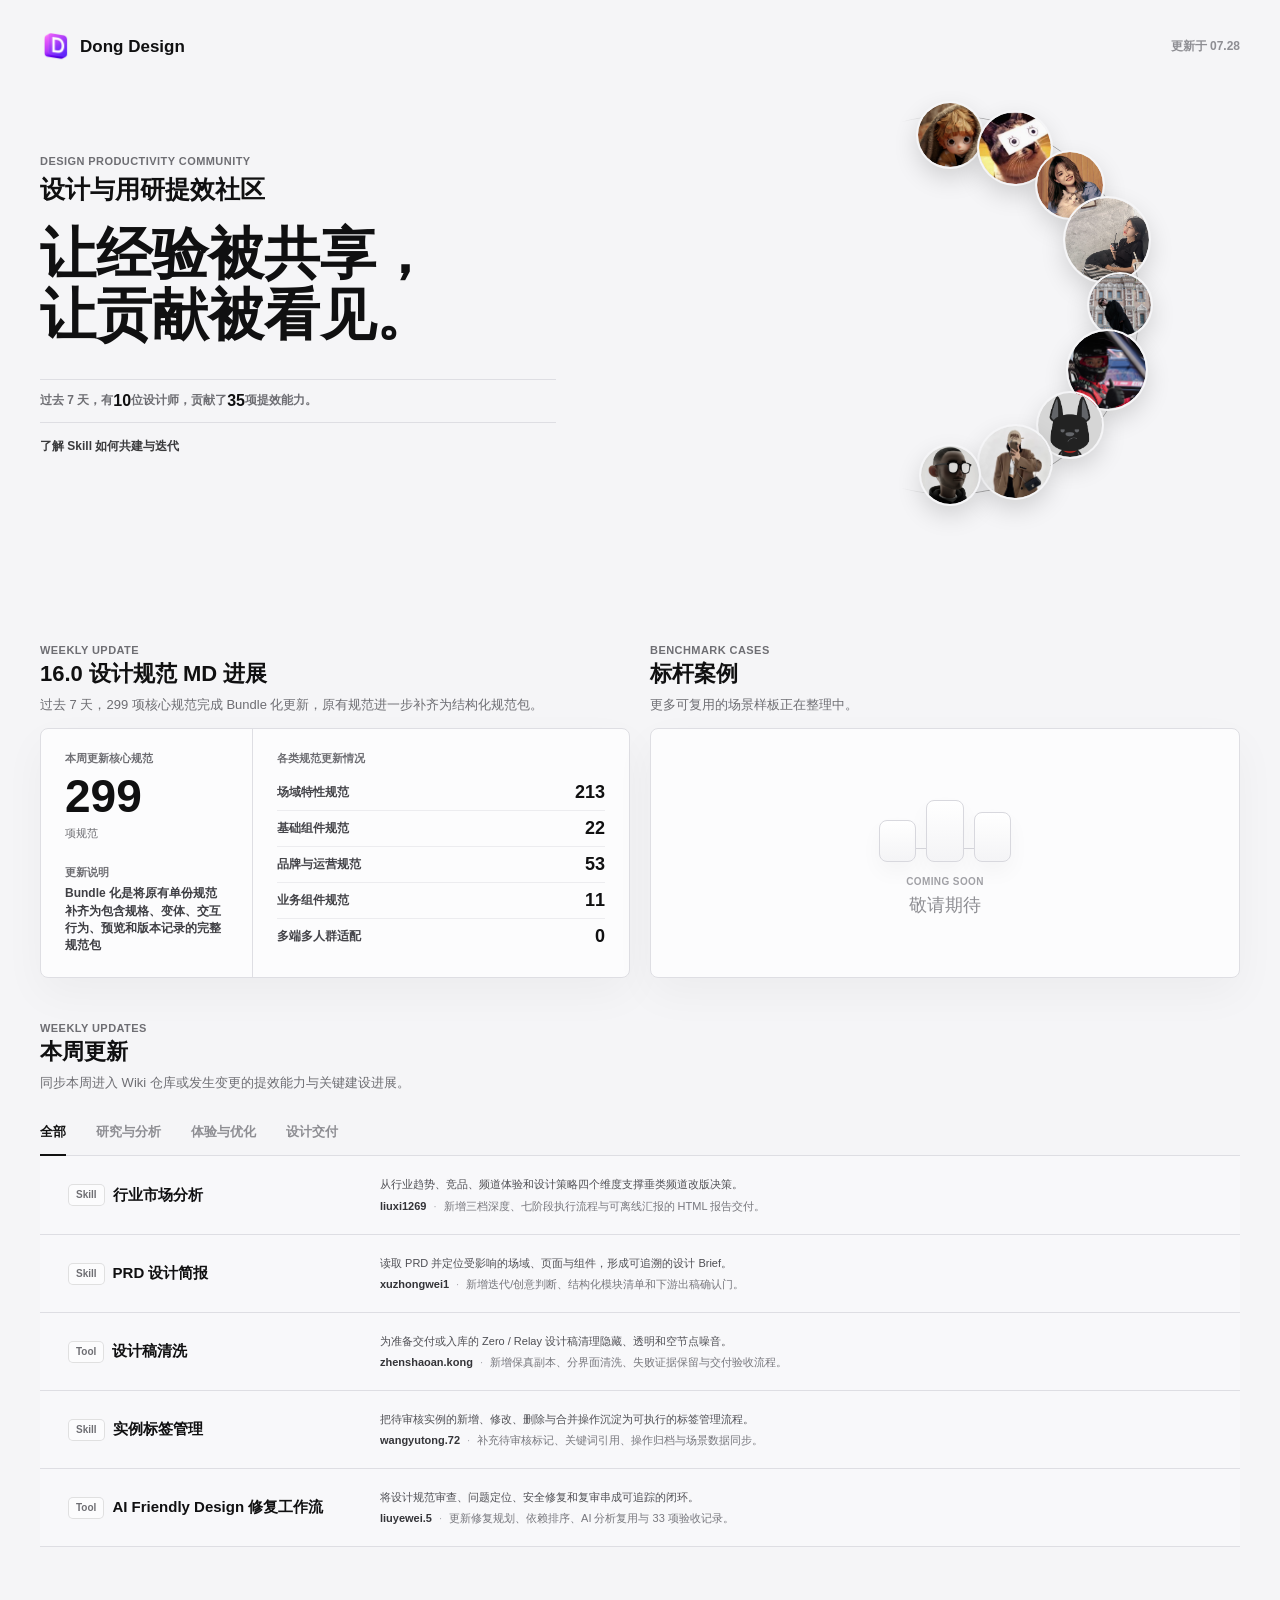
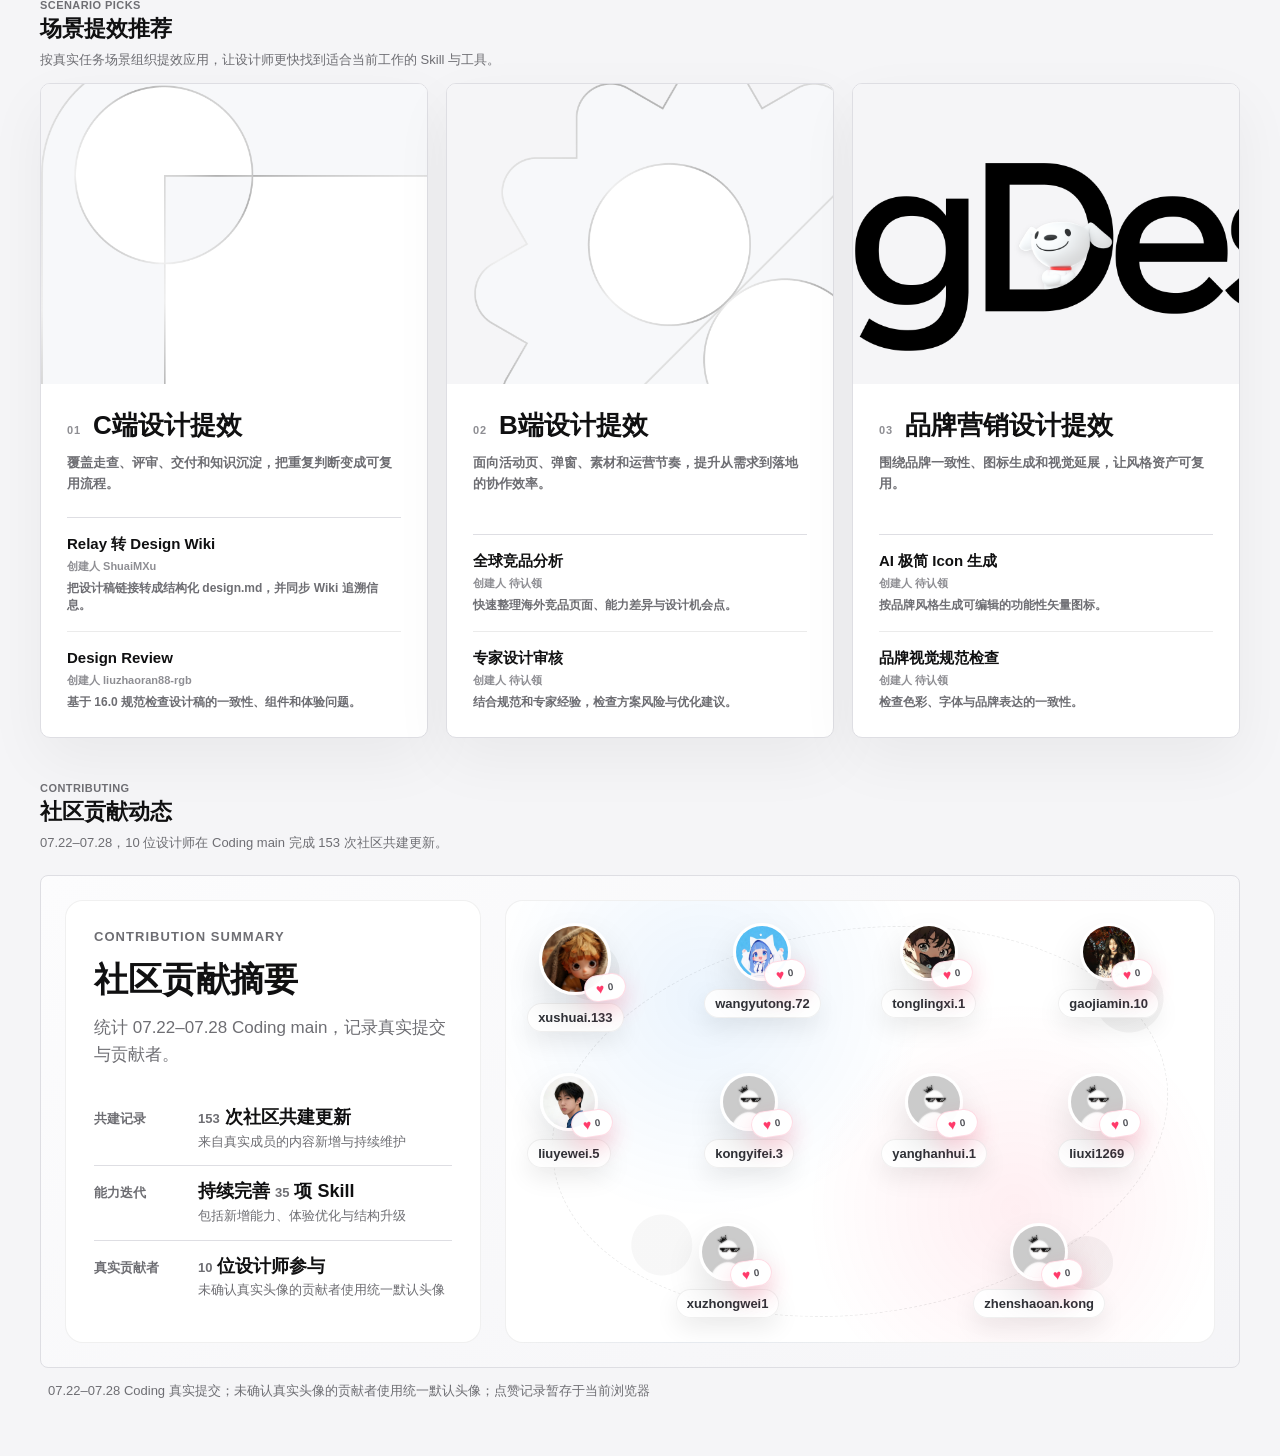
==== commit 8a5fd3a6: "feat: automate community stats and refresh contributor wall" ====
--- a/index.html
+++ b/index.html
@@ -9,11 +9,11 @@
     />
     <title>Nudge - 设计 Skill 共创社区</title>
     <link rel="preconnect" href="https://images.unsplash.com" />
-    <link rel="stylesheet" href="styles.css?v=202607231430" />
+    <link rel="stylesheet" href="styles.css?v=202607281700" />
     <script src="https://unpkg.com/lucide@0.468.0/dist/umd/lucide.min.js" defer></script>
     <script src="assets/community-skills.js?v=202607241349" defer></script>
-    <script src="assets/coding-community-snapshot.js?v=202607241349" defer></script>
-    <script src="app.js?v=202607241349" defer></script>
+    <script src="assets/coding-community-snapshot.js?v=202607281700" defer></script>
+    <script src="app.js?v=202607281700" defer></script>
   </head>
   <body>
     <div class="app-shell">
@@ -24,7 +24,7 @@
               <img class="product-logo" id="dong-logo" src="assets/dong-design-logo-source.png" alt="" />
               <span class="brand-name">Dong Design</span>
             </div>
-            <span class="page-updated-at" data-snapshot-updated>更新于 07.24</span>
+            <span class="page-updated-at" data-snapshot-updated>更新于 07.28</span>
           </div>
           <div class="hero-main">
             <div class="hero-copy">
@@ -32,7 +32,7 @@
               <h1 id="community-title">设计与用研提效社区</h1>
               <p class="hero-slogan">让经验被共享，<br />让贡献被看见。</p>
               <p class="hero-metrics" aria-label="社区数据">
-                过去 7 天，有 <strong data-weekly-contributors>11</strong> 位设计师，贡献了 <strong data-weekly-skills>11</strong> 项提效能力。
+                过去 7 天，有 <strong data-weekly-contributors>10</strong> 位设计师，贡献了 <strong data-weekly-skills>35</strong> 项提效能力。
               </p>
               <button class="hero-learn-link" type="button" data-open-philosophy>
                 <span>了解 Skill 如何共建与迭代</span>
@@ -86,25 +86,26 @@
               <div>
                 <p class="kicker">WEEKLY UPDATE</p>
                 <h2 id="design-system-progress-title">16.0 设计规范 MD 进展</h2>
-                <p class="section-subtitle">过去 7 天，仓库新增 149 份核心规范 MD，持续推进规范 bundle 化与结构化入库。</p>
+                <p class="section-subtitle">过去 7 天，<span data-core-design-total>299</span> 项核心规范完成 Bundle 化更新，原有规范进一步补齐为结构化规范包。</p>
               </div>
             </div>
 
             <div class="design-system-progress">
               <div class="design-system-overview">
-                <span class="design-system-overview-label">本周新增核心规范</span>
-                <strong data-core-design-total>149</strong>
-                <small>份规范 MD</small>
+                <span class="design-system-overview-label">本周更新核心规范</span>
+                <strong data-core-design-total>299</strong>
+                <small>项规范</small>
                 <div class="design-system-week-note">
-                  <span>仓库进展</span>
-                  <p>持续推进组件、场域与品牌规范 bundle 化，并补齐结构化交付文件</p>
-                </div>
-              </div>
-
-              <div class="design-system-categories" aria-label="16.0 五类核心规范本周新增数量">
+                  <span>更新说明</span>
+                  <p>Bundle 化是将原有单份规范补齐为包含规格、变体、交互行为、预览和版本记录的完整规范包</p>
+                </div>
+              </div>
+
+              <div class="design-system-categories" aria-label="16.0 五类核心规范本周更新数量">
+                <h3 class="design-system-categories-title">各类规范更新情况</h3>
                 <div class="design-system-category">
                   <span>场域特性规范</span>
-                  <strong data-design-category="场域特性规范">81</strong>
+                  <strong data-design-category="场域特性规范">213</strong>
                 </div>
                 <div class="design-system-category">
                   <span>基础组件规范</span>
@@ -112,11 +113,11 @@
                 </div>
                 <div class="design-system-category">
                   <span>品牌与运营规范</span>
-                  <strong data-design-category="品牌与运营规范">37</strong>
+                  <strong data-design-category="品牌与运营规范">53</strong>
                 </div>
                 <div class="design-system-category">
                   <span>业务组件规范</span>
-                  <strong data-design-category="业务组件库（业务型组件）">9</strong>
+                  <strong data-design-category="业务组件库（业务型组件）">11</strong>
                 </div>
                 <div class="design-system-category">
                   <span>多端多人群适配</span>
@@ -159,18 +160,14 @@
 
             <div class="weekly-update-tabs" role="tablist" aria-label="按任务场景筛选本周更新">
               <button class="weekly-update-tab is-active" type="button" role="tab" aria-selected="true" data-weekly-filter="all">全部</button>
-              <button class="weekly-update-tab" type="button" role="tab" aria-selected="false" tabindex="-1" data-weekly-filter="研究规划">研究规划</button>
-              <button class="weekly-update-tab" type="button" role="tab" aria-selected="false" tabindex="-1" data-weekly-filter="调研执行">调研执行</button>
-              <button class="weekly-update-tab" type="button" role="tab" aria-selected="false" tabindex="-1" data-weekly-filter="竞品研究">竞品研究</button>
-              <button class="weekly-update-tab" type="button" role="tab" aria-selected="false" tabindex="-1" data-weekly-filter="数据分析">数据分析</button>
-              <button class="weekly-update-tab" type="button" role="tab" aria-selected="false" tabindex="-1" data-weekly-filter="体验评估">体验评估</button>
-              <button class="weekly-update-tab" type="button" role="tab" aria-selected="false" tabindex="-1" data-weekly-filter="洞察沉淀">洞察沉淀</button>
-              <button class="weekly-update-tab" type="button" role="tab" aria-selected="false" tabindex="-1" data-weekly-filter="规范建设">规范建设</button>
+              <button class="weekly-update-tab" type="button" role="tab" aria-selected="false" tabindex="-1" data-weekly-filter="研究与分析">研究与分析</button>
+              <button class="weekly-update-tab" type="button" role="tab" aria-selected="false" tabindex="-1" data-weekly-filter="体验与优化">体验与优化</button>
+              <button class="weekly-update-tab" type="button" role="tab" aria-selected="false" tabindex="-1" data-weekly-filter="设计交付">设计交付</button>
             </div>
 
             <div class="weekly-app-updates-grid">
               <a class="weekly-app-update" href="http://jagile.jd.com/codingRoot/JD-Design-Wiki/2C-DesignWiki/tree/main/jd-design-system-md-v16%2Fhorizontal%2Fuser-research%2Fskills%2Findustry-market-analysis" target="_blank" rel="noopener noreferrer" aria-label="在 Coding 中查看行业市场分析目录">
-                <h3 data-scene="竞品研究">行业市场分析</h3>
+                <h3 data-scene="研究与分析">行业市场分析</h3>
                 <div class="weekly-app-update-details">
                   <p class="weekly-app-update-summary">从行业趋势、竞品、频道体验和设计策略四个维度支撑垂类频道改版决策。</p>
                   <p class="weekly-app-update-progress"><strong>liuxi1269</strong><span aria-hidden="true">·</span>新增三档深度、七阶段执行流程与可离线汇报的 HTML 报告交付。</p>
@@ -179,7 +176,7 @@
               </a>
 
               <a class="weekly-app-update" href="http://jagile.jd.com/codingRoot/JD-Design-Wiki/2C-DesignWiki/tree/main/jd-design-system-md-v16%2Fproduct-architecture%2Flocal-life%2FSkill%2Fprd-design-brief" target="_blank" rel="noopener noreferrer" aria-label="在 Coding 中查看 PRD 设计简报目录">
-                <h3 data-scene="研究规划">PRD 设计简报</h3>
+                <h3 data-scene="研究与分析">PRD 设计简报</h3>
                 <div class="weekly-app-update-details">
                   <p class="weekly-app-update-summary">读取 PRD 并定位受影响的场域、页面与组件，形成可追溯的设计 Brief。</p>
                   <p class="weekly-app-update-progress"><strong>xuzhongwei1</strong><span aria-hidden="true">·</span>新增迭代/创意判断、结构化模块清单和下游出稿确认门。</p>
@@ -188,7 +185,7 @@
               </a>
 
               <a class="weekly-app-update tool-update" href="http://jagile.jd.com/codingRoot/JD-Design-Wiki/2C-DesignWiki/tree/main/jd-design-system-md-v16%2Fproduct-architecture%2Fsearch-recommend-foundation%2Fskills%26tools%2Fdesign-cleanup" target="_blank" rel="noopener noreferrer" aria-label="在 Coding 中查看设计稿清洗目录">
-                <h3 data-scene="规范建设">设计稿清洗</h3>
+                <h3 data-scene="设计交付">设计稿清洗</h3>
                 <div class="weekly-app-update-details">
                   <p class="weekly-app-update-summary">为准备交付或入库的 Zero / Relay 设计稿清理隐藏、透明和空节点噪音。</p>
                   <p class="weekly-app-update-progress"><strong>zhenshaoan.kong</strong><span aria-hidden="true">·</span>新增保真副本、分界面清洗、失败证据保留与交付验收流程。</p>
@@ -197,7 +194,7 @@
               </a>
 
               <a class="weekly-app-update" href="http://jagile.jd.com/codingRoot/JD-Design-Wiki/2C-DesignWiki/tree/main/jd-design-system-md-v16%2Fproduct-architecture%2Fhuangliu-design%2Fproduct-details%2FJD-ProductDetails-web%2Fbrain-frontend%2Fpublic%2Fdesign-kb%2Fskills%2Finstance-manage" target="_blank" rel="noopener noreferrer" aria-label="在 Coding 中查看实例标签管理目录">
-                <h3 data-scene="规范建设">实例标签管理</h3>
+                <h3 data-scene="设计交付">实例标签管理</h3>
                 <div class="weekly-app-update-details">
                   <p class="weekly-app-update-summary">把待审核实例的新增、修改、删除与合并操作沉淀为可执行的标签管理流程。</p>
                   <p class="weekly-app-update-progress"><strong>wangyutong.72</strong><span aria-hidden="true">·</span>补充待审核标记、关键词引用、操作归档与场景数据同步。</p>
@@ -206,7 +203,7 @@
               </a>
 
               <a class="weekly-app-update tool-update" href="http://jagile.jd.com/codingRoot/JD-Design-Wiki/2C-DesignWiki/tree/main/jd-design-system-md-v16%2Fproduct-architecture%2Fhuangliu-design%2Fproduct-details%2FJD-ProductDetails-web%2Fbrain-frontend%2Fpublic%2Fai-friendly-design" target="_blank" rel="noopener noreferrer" aria-label="在 Coding 中查看 AI Friendly Design 目录">
-                <h3 data-scene="体验评估">AI Friendly Design 修复工作流</h3>
+                <h3 data-scene="体验与优化">AI Friendly Design 修复工作流</h3>
                 <div class="weekly-app-update-details">
                   <p class="weekly-app-update-summary">将设计规范审查、问题定位、安全修复和复审串成可追踪的闭环。</p>
                   <p class="weekly-app-update-progress"><strong>liuyewei.5</strong><span aria-hidden="true">·</span>更新修复规划、依赖排序、AI 分析复用与 33 项验收记录。</p>
@@ -660,91 +657,42 @@
               <div>
                 <p class="kicker">CONTRIBUTING</p>
                 <h2 id="contribution-pulse-title">社区贡献动态</h2>
-                <p class="section-subtitle">过去 7 天，有 <b data-weekly-contributors>11</b> 位设计师，贡献了 <b class="contribution-count" data-weekly-skills>11</b> 项提效能力。</p>
+                <p class="section-subtitle"><span data-contribution-period>最近 7 天</span>，<span data-contribution-contributor-count>10</span> 位设计师在 Coding main 完成 <span data-contribution-update-count>153</span> 次社区共建更新。</p>
               </div>
             </div>
 
             <div class="contribution-wall" aria-label="社区共创动态">
         <div class="contribution-wall-copy contribution-weekly-summary">
-          <span class="contribution-wall-eyebrow">WEEKLY SUMMARY</span>
-          <strong>本周贡献摘要</strong>
-          <p>过去 7 天，社区把分散的推进动作整理成可追踪的更新。</p>
-          <div class="contribution-summary-list" aria-label="本周贡献摘要">
+          <span class="contribution-wall-eyebrow">CONTRIBUTION SUMMARY</span>
+          <strong>社区贡献摘要</strong>
+          <p>统计 <span data-contribution-period>最近 7 天</span> Coding main，记录真实提交与贡献者。</p>
+          <div class="contribution-summary-list" aria-label="社区贡献摘要">
             <div class="contribution-summary-item">
-              <span>16.0 规范</span>
-              <b>新增 149 份核心 MD</b>
-              <em>组件、场域与品牌规范持续 bundle 化入库</em>
+              <span>共建记录</span>
+              <b><span data-contribution-update-count>153</span> 次社区共建更新</b>
+              <em>来自真实成员的内容新增与持续维护</em>
             </div>
             <div class="contribution-summary-item">
-              <span>提效应用</span>
-              <b>11 项 Skill 发生变更</b>
-              <em>新增行业分析、PRD 简报与设计稿清洗等能力</em>
+              <span>能力迭代</span>
+              <b>持续完善 <span data-contribution-skill-count>35</span> 项 Skill</b>
+              <em>包括新增能力、体验优化与结构升级</em>
             </div>
             <div class="contribution-summary-item">
-              <span>社区记录</span>
-              <b>124 次非合并提交</b>
-              <em>11 位设计师参与，已排除自动化提交</em>
+              <span>真实贡献者</span>
+              <b><span data-contribution-contributor-count>10</span> 位设计师参与</b>
+              <em>未确认真实头像的贡献者使用统一默认头像</em>
             </div>
           </div>
         </div>
 
-              <div class="contribution-people-cloud" aria-label="贡献者头像互动墙">
-                <article class="contribution-person contribution-person-large contribution-person-a" tabindex="0">
-                  <div class="contribution-avatar-wrap">
-                    <img class="photo-avatar" src="assets/avatars/wangyutong.jpg?v=202607091310" alt="wangyutong.72" />
-                    <span class="contribution-like" aria-hidden="true">♥</span>
-                  </div>
-                  <span class="contribution-name-pill">wangyutong.72</span>
-                  <span class="contribution-popover"><b>99 次提交</b><em>持续推进规范与知识入库</em></span>
-                </article>
-                <article class="contribution-person contribution-person-b" tabindex="0">
-                  <div class="contribution-avatar-wrap">
-                  <img class="photo-avatar" src="assets/avatars/xushuai.jpg?v=202607151830" alt="xushuai.133" />
-                    <span class="contribution-like" aria-hidden="true">♥</span>
-                  </div>
-                  <span class="contribution-name-pill">xushuai.133</span>
-                  <span class="contribution-popover"><b>72 次提交</b><em>规范框架与目录结构</em></span>
-                </article>
-                <article class="contribution-person contribution-person-c" tabindex="0">
-                  <div class="contribution-avatar-wrap">
-                    <img class="photo-avatar" src="assets/avatars/tonglingxi.jpg?v=202607091310" alt="tonglingxi.1" />
-                    <span class="contribution-like" aria-hidden="true">♥</span>
-                  </div>
-                  <span class="contribution-name-pill">tonglingxi.1</span>
-                  <span class="contribution-popover"><b>55 次提交</b><em>设计规范协同更新</em></span>
-                </article>
-                <article class="contribution-person contribution-person-d" tabindex="0">
-                  <div class="contribution-avatar-wrap">
-                    <img class="photo-avatar" src="assets/avatars/gaojiamin.jpg?v=202607091310" alt="gaojiamin.10" />
-                    <span class="contribution-like" aria-hidden="true">♥</span>
-                  </div>
-                  <span class="contribution-name-pill">gaojiamin.10</span>
-                  <span class="contribution-popover"><b>46 次提交</b><em>规范内容与知识补齐</em></span>
-                </article>
-                <article class="contribution-person contribution-person-e contribution-name-node" tabindex="0">
-                  <div class="contribution-name-block">zhenshaoan.kong</div>
-                  <span class="contribution-like" aria-hidden="true">♥</span>
-                  <span class="contribution-popover"><b>21 次提交</b><em>Skill 与工具交付形态建设</em></span>
-                </article>
-                <article class="contribution-person contribution-person-f" tabindex="0">
-                  <div class="contribution-avatar-wrap">
-                    <img class="photo-avatar" src="assets/avatars/liyi285.jpg?v=20260724" alt="李艺" />
-                    <span class="contribution-like" aria-hidden="true">♥</span>
-                  </div>
-                  <span class="contribution-name-pill" data-display-name="李艺"></span>
-                  <span class="contribution-popover"><b>新增共建</b><em>Skill 更新与示例补充</em></span>
-                </article>
-                <article class="contribution-person contribution-person-g contribution-name-node" tabindex="0">
-                  <div class="contribution-name-block">明越</div>
-                  <span class="contribution-like" aria-hidden="true">♥</span>
-                  <span class="contribution-popover"><b>案例补充</b><em>提效场景整理</em></span>
-                </article>
-              </div>
-            </div>
-
-            <p class="contribution-method" title="统计 Coding main 分支 2026-06-25 至 2026-07-24 的非合并提交，并排除 spec-bot 与 skip-ci 自动提交。">
+              <div class="contribution-people-cloud" data-contributor-wall aria-label="贡献者头像互动墙">
+                <p class="contribution-wall-loading">正在载入本周期贡献者…</p>
+              </div>
+            </div>
+
+            <p class="contribution-method" data-contribution-method title="统计 Coding main 最近 7 天的真实提交，并排除 spec-bot 与 skip-ci 自动提交。">
               <i data-lucide="info" aria-hidden="true"></i>
-              基于 Coding 真实提交，已排除合并与自动化提交
+              <span data-contribution-method-text>最近 7 天 Coding 真实提交；未确认真实头像的贡献者使用统一默认头像；点赞记录暂存于当前浏览器</span>
             </p>
           </section>
 
--- a/styles.css
+++ b/styles.css
@@ -153,6 +153,7 @@
 .design-system-week-note { display: grid; gap: 5px; margin-top: auto; padding-top: 20px; }
 .design-system-week-note p { margin: 0; max-width: 240px; color: #3f3f44; font-size: 12px; font-weight: 650; line-height: 1.45; }
 .design-system-categories { display: grid; align-content: center; }
+.design-system-categories-title { margin: 0 0 8px; color: var(--muted); font-size: 11px; font-weight: 650; line-height: 1.4; }
 .design-system-category { display: grid; grid-template-columns: minmax(0, 1fr) auto; align-items: center; gap: 14px; min-height: 36px; border-bottom: 1px solid var(--soft-line); }
 .design-system-category:last-child { border-bottom: 0; }
 .design-system-category > span { overflow: hidden; color: #45454a; font-size: 12px; font-weight: 600; text-overflow: ellipsis; white-space: nowrap; }
@@ -228,18 +229,35 @@
 .contribution-people-cloud { position: relative; min-height: 360px; overflow: hidden; border: 1px solid rgba(0,0,0,.06); border-radius: 18px; background: radial-gradient(circle at 28% 22%, rgba(0,113,227,.08), transparent 36%), radial-gradient(circle at 72% 70%, rgba(255,45,85,.08), transparent 35%), #fff; }
 .contribution-people-cloud::before { content: ""; position: absolute; inset: 28px 44px; border: 1px dashed rgba(0,0,0,.08); border-radius: 50%; transform: rotate(-8deg); }
 .contribution-people-cloud::after { content: ""; position: absolute; inset: 0; background: radial-gradient(circle at 12% 16%, rgba(29,29,31,.06) 0 28px, transparent 29px), radial-gradient(circle at 88% 22%, rgba(29,29,31,.05) 0 34px, transparent 35px), radial-gradient(circle at 82% 82%, rgba(29,29,31,.05) 0 26px, transparent 27px), radial-gradient(circle at 22% 78%, rgba(29,29,31,.04) 0 30px, transparent 31px); opacity: .85; pointer-events: none; }
+.contribution-wall-loading { position: absolute; inset: 0; display: grid; margin: 0; place-items: center; color: var(--muted); font-size: 13px; }
 .contribution-person { position: absolute; z-index: 1; display: grid; justify-items: center; gap: 8px; transition: transform .24s ease, opacity .24s ease, filter .24s ease; }
-.contribution-person-a { left: 8%; top: 18%; }
-.contribution-person-b { left: 30%; top: 8%; }
-.contribution-person-c { left: 58%; top: 16%; }
-.contribution-person-d { left: 72%; top: 47%; }
-.contribution-person-e { left: 40%; top: 62%; }
-.contribution-person-f { left: 14%; top: 60%; }
-.contribution-person-g { left: 58%; top: 70%; }
+.contribution-person-a { left: 3%; top: 7%; }
+.contribution-person-b { left: 28%; top: 5%; }
+.contribution-person-c { left: 53%; top: 8%; }
+.contribution-person-d { left: 77%; top: 5%; }
+.contribution-person-e { left: 8%; top: 42%; }
+.contribution-person-f { left: 33%; top: 39%; }
+.contribution-person-g { left: 58%; top: 43%; }
+.contribution-person-h { left: 80%; top: 39%; }
+.contribution-person-i { left: 12%; top: 73%; }
+.contribution-person-j { left: 42%; top: 72%; }
+.contribution-person-k { left: 71%; top: 74%; }
 .contribution-avatar-wrap, .contribution-name-node { position: relative; }
+.contribution-avatar-wrap { isolation: isolate; }
 .contribution-avatar-wrap img { width: 58px; height: 58px; border: 3px solid #fff; border-radius: 50%; object-fit: cover; box-shadow: 0 18px 36px rgba(0,0,0,.12); }
 .contribution-person-large .contribution-avatar-wrap img { width: 72px; height: 72px; }
-.contribution-like { position: absolute; right: -7px; bottom: -5px; display: grid; width: 26px; height: 26px; place-items: center; border-radius: 50%; background: #ff3b6b; color: #fff; font-size: 14px; font-weight: 900; box-shadow: 0 10px 22px rgba(255,59,107,.28); transform: rotate(-8deg); }
+.contribution-like { position: absolute; right: -15px; bottom: -6px; z-index: 3; display: inline-flex; min-width: 42px; height: 27px; align-items: center; justify-content: center; gap: 3px; padding: 0 7px; border: 1px solid rgba(255,59,107,.18); border-radius: 999px; background: rgba(255,255,255,.96); color: #ff3b6b; font: inherit; font-size: 14px; font-weight: 900; line-height: 1; box-shadow: 0 10px 22px rgba(255,59,107,.22); cursor: pointer; transform: rotate(-8deg); transition: color .2s ease, background-color .2s ease, box-shadow .2s ease, transform .2s ease; }
+.contribution-like:hover { box-shadow: 0 12px 26px rgba(255,59,107,.32); transform: rotate(-8deg) scale(1.08); }
+.contribution-like:focus-visible { outline: 2px solid #1473e6; outline-offset: 3px; }
+.contribution-like[aria-pressed="true"] { border-color: transparent; background: #ff3b6b; color: #fff; box-shadow: 0 12px 28px rgba(255,59,107,.36); }
+.contribution-like-count { min-width: 7px; color: #55565c; font-size: 10px; font-variant-numeric: tabular-nums; font-weight: 800; }
+.contribution-like[aria-pressed="true"] .contribution-like-count { color: #fff; }
+.contribution-heart-particle { position: absolute; right: 1px; bottom: 2px; z-index: 4; color: #ff3b6b; font-size: 13px; line-height: 1; opacity: 0; pointer-events: none; text-shadow: 0 4px 12px rgba(255,59,107,.24); animation: contribution-heart-float 880ms cubic-bezier(.16,.76,.32,1) forwards; animation-delay: var(--heart-delay, 0ms); }
+.contribution-person.is-like-pulsing .contribution-avatar-wrap > img { animation: contribution-avatar-like 620ms cubic-bezier(.22,.8,.28,1); }
+.contribution-person.is-like-pulsing .contribution-like { animation: contribution-like-pop 520ms cubic-bezier(.22,.8,.28,1); }
+@keyframes contribution-avatar-like { 0%, 100% { transform: scale(1); } 38% { transform: scale(1.16) rotate(-2deg); } 68% { transform: scale(.96) rotate(1deg); } }
+@keyframes contribution-like-pop { 0%, 100% { transform: rotate(-8deg) scale(1); } 45% { transform: rotate(4deg) scale(1.24); } }
+@keyframes contribution-heart-float { 0% { opacity: 0; transform: translate(0, 0) scale(.45) rotate(0); } 18% { opacity: 1; } 100% { opacity: 0; transform: translate(var(--heart-x), var(--heart-y)) scale(var(--heart-scale, 1)) rotate(var(--heart-rotate, 0deg)); } }
 .contribution-name-pill { padding: 6px 10px; border: 1px solid rgba(0,0,0,.06); border-radius: 999px; background: rgba(255,255,255,.9); color: #303238; font-size: 13px; font-weight: 800; box-shadow: 0 10px 24px rgba(0,0,0,.08); }
 .contribution-name-block { display: grid; min-width: 70px; height: 54px; padding: 0 14px; place-items: center; border: 3px solid #fff; border-radius: 18px; background: linear-gradient(135deg, #f6d365, #fda085); color: #111; font-weight: 900; box-shadow: 0 18px 36px rgba(0,0,0,.12); }
 .contribution-person-g .contribution-name-block { background: linear-gradient(135deg, #84fab0, #8fd3f4); }
@@ -247,9 +265,11 @@
 .contribution-popover { position: absolute; left: 50%; top: calc(100% + 8px); width: 178px; padding: 10px 12px; border: 1px solid rgba(0,0,0,.07); border-radius: 12px; background: rgba(255,255,255,.96); box-shadow: 0 18px 36px rgba(0,0,0,.10); opacity: 0; pointer-events: none; text-align: left; transform: translateX(-50%) translateY(6px); transition: opacity .2s ease, transform .2s ease; }
 .contribution-popover b { display: block; color: #111; font-size: 13px; line-height: 1.4; }
 .contribution-popover em { display: block; margin-top: 3px; color: var(--muted); font-size: 12px; font-style: normal; line-height: 1.35; }
-.contribution-person:hover .contribution-popover, .contribution-person:focus-visible .contribution-popover { opacity: 1; transform: translateX(-50%) translateY(0); }
+.contribution-person:hover .contribution-popover, .contribution-person:focus-visible .contribution-popover, .contribution-person:focus-within .contribution-popover { opacity: 1; transform: translateX(-50%) translateY(0); }
+.contribution-person-bottom .contribution-popover, .contribution-person-i .contribution-popover, .contribution-person-j .contribution-popover, .contribution-person-k .contribution-popover { top: auto; bottom: calc(100% + 8px); transform: translateX(-50%) translateY(-6px); }
+.contribution-person-bottom:hover .contribution-popover, .contribution-person-bottom:focus-visible .contribution-popover, .contribution-person-bottom:focus-within .contribution-popover, .contribution-person-i:hover .contribution-popover, .contribution-person-i:focus-visible .contribution-popover, .contribution-person-i:focus-within .contribution-popover, .contribution-person-j:hover .contribution-popover, .contribution-person-j:focus-visible .contribution-popover, .contribution-person-j:focus-within .contribution-popover, .contribution-person-k:hover .contribution-popover, .contribution-person-k:focus-visible .contribution-popover, .contribution-person-k:focus-within .contribution-popover { transform: translateX(-50%) translateY(0); }
 .contribution-people-cloud:hover .contribution-person { opacity: .34; filter: saturate(.75); }
-.contribution-people-cloud .contribution-person:hover, .contribution-people-cloud .contribution-person:focus-visible { z-index: 5; opacity: 1; outline: none; filter: none; transform: translateY(-6px) scale(1.06); }
+.contribution-people-cloud .contribution-person:hover, .contribution-people-cloud .contribution-person:focus-visible, .contribution-people-cloud .contribution-person:focus-within { z-index: 5; opacity: 1; outline: none; filter: none; transform: translateY(-6px) scale(1.06); }
 
 .weekly-app-updates { margin-top: 44px; }
 .weekly-app-updates-heading { align-items: flex-end; }
@@ -261,14 +281,14 @@
 .weekly-update-tab.is-active::after { opacity: 1; transform: scaleX(1); }
 .weekly-update-tab:focus-visible { outline: 2px solid #1473e6; outline-offset: 4px; }
 .weekly-app-updates-grid { border-bottom: 1px solid var(--line); background: rgba(255,255,255,.3); }
-.weekly-app-update { position: relative; display: grid; min-width: 0; grid-template-columns: minmax(190px, .28fr) minmax(0, 1fr); align-items: center; gap: 32px; min-height: 78px; padding: 13px 64px 13px 28px; color: inherit; text-decoration: none; transition: background-color .2s ease; }
+.weekly-app-update { position: relative; display: grid; min-width: 0; grid-template-columns: minmax(280px, .32fr) minmax(0, 1fr); align-items: center; gap: 32px; min-height: 78px; padding: 13px 64px 13px 28px; color: inherit; text-decoration: none; transition: background-color .2s ease; }
 .weekly-app-update[hidden] { display: none; }
 .weekly-app-update + .weekly-app-update { border-top: 1px solid var(--line); }
 .weekly-app-update:hover { background: rgba(255,255,255,.72); }
 .weekly-app-update:focus-visible { outline: 2px solid #1473e6; outline-offset: -2px; }
 .weekly-app-update-arrow { position: absolute; top: 50%; right: 28px; width: 18px; height: 18px; color: #8e8e93; transform: translateY(-50%); transition: color .2s ease, transform .2s ease; }
 .weekly-app-update:hover .weekly-app-update-arrow { color: #111; transform: translate(2px, calc(-50% - 2px)); }
-.weekly-app-update h3 { display: flex; align-items: center; flex-wrap: wrap; gap: 8px; margin: 0; font-size: 15px; line-height: 1.35; letter-spacing: 0; }
+.weekly-app-update h3 { display: flex; align-items: center; flex-wrap: nowrap; gap: 8px; min-width: 0; margin: 0; font-size: 15px; line-height: 1.35; letter-spacing: 0; white-space: nowrap; }
 .weekly-app-update h3::before { content: "Skill"; display: inline-flex; align-items: center; justify-content: center; flex: 0 0 auto; height: 20px; padding: 0 7px; border: 1px solid rgba(17,17,17,.12); border-radius: 5px; background: rgba(255,255,255,.58); color: #6e6e73; font-size: 10px; font-weight: 700; line-height: 1; letter-spacing: 0; }
 .weekly-app-update.tool-update h3::before { content: "Tool"; }
 .weekly-app-update-details { display: grid; min-width: 0; gap: 5px; }
@@ -597,8 +617,8 @@
 @media (max-width: 1100px) { .page-panel[data-panel="discover"] > .design-system-section, .page-panel[data-panel="discover"] > .business-brain-section { flex-basis: 100%; }.design-system-progress { grid-template-columns: .78fr 1.22fr; } }
 @media (max-width: 760px) { .design-system-section { margin-top: 34px; }.design-system-heading { align-items: flex-start; }.design-system-sync { padding-top: 3px; }.design-system-progress { grid-template-columns: 1fr; }.design-system-overview, .design-system-categories { padding: 22px; }.design-system-overview { border-right: 0; border-bottom: 1px solid var(--line); }.design-system-week-note { margin-top: 0; }.design-system-category { grid-template-columns: minmax(0, 1fr) auto; gap: 10px; } }
 @media (max-width: 900px) { .contribution-wall { grid-template-columns: 1fr; }.contribution-wall-copy { min-height: auto; }.contribution-people-cloud { min-height: 340px; } }
-@media (max-width: 760px) { .contribution-pulse-section { margin-top: 34px; }.contribution-pulse-heading { align-items: flex-start; }.contribution-wall { padding: 16px; gap: 14px; }.contribution-wall-copy { padding: 20px; }.contribution-wall-copy strong { font-size: 25px; }.contribution-summary-item { grid-template-columns: 1fr; gap: 4px; }.contribution-summary-item em { grid-column: 1; }.contribution-people-cloud { display: grid; grid-template-columns: repeat(2, minmax(0, 1fr)); gap: 14px; min-height: 0; padding: 16px; }.contribution-people-cloud::before, .contribution-people-cloud::after { display: none; }.contribution-person { position: relative; left: auto; top: auto; transform: none; }.contribution-popover { position: static; width: auto; margin-top: 2px; padding: 0; border: 0; background: transparent; box-shadow: none; opacity: 1; text-align: center; transform: none; }.contribution-people-cloud:hover .contribution-person { opacity: 1; filter: none; } }
-@media (max-width: 900px) { .weekly-app-update { grid-template-columns: minmax(170px, .32fr) minmax(0, 1fr); gap: 22px; } }
+@media (max-width: 760px) { .contribution-pulse-section { margin-top: 34px; }.contribution-pulse-heading { align-items: flex-start; }.contribution-wall { padding: 16px; gap: 14px; }.contribution-wall-copy { padding: 20px; }.contribution-wall-copy strong { font-size: 25px; }.contribution-summary-item { grid-template-columns: 1fr; gap: 4px; }.contribution-summary-item em { grid-column: 1; }.contribution-people-cloud { display: grid; grid-template-columns: repeat(2, minmax(0, 1fr)); gap: 14px; min-height: 0 !important; padding: 16px; }.contribution-people-cloud::before, .contribution-people-cloud::after { display: none; }.contribution-person { position: relative; left: auto !important; top: auto !important; transform: none; }.contribution-popover, .contribution-person-bottom .contribution-popover, .contribution-person-i .contribution-popover, .contribution-person-j .contribution-popover, .contribution-person-k .contribution-popover { position: static; top: auto; bottom: auto; width: auto; margin-top: 2px; padding: 0; border: 0; background: transparent; box-shadow: none; opacity: 1; text-align: center; transform: none; }.contribution-people-cloud:hover .contribution-person { opacity: 1; filter: none; } }
+@media (max-width: 900px) { .weekly-app-update { grid-template-columns: minmax(250px, .36fr) minmax(0, 1fr); gap: 22px; } }
 @media (max-width: 760px) { .weekly-app-updates { margin-top: 34px; }.weekly-app-updates-heading { align-items: flex-start; }.weekly-update-tabs { gap: 22px; overflow-x: auto; min-height: 44px; scrollbar-width: none; }.weekly-update-tabs::-webkit-scrollbar { display: none; }.weekly-update-tab { flex: 0 0 auto; }.weekly-app-update { grid-template-columns: 1fr; gap: 7px; min-height: 0; padding: 15px 0; } }
 @media (max-width: 1100px) { .scenario-recommend-grid { grid-template-columns: 1fr; }.scenario-card { min-height: 0; }.scenario-card-cover { height: 280px; } }
 @media (max-width: 760px) { .scenario-recommend-section { margin-top: 34px; }.scenario-card-cover { height: 220px; }.scenario-card-body { padding: 22px; }.scenario-card-title-row h3 { font-size: 22px; } }
@@ -607,7 +627,7 @@
 @media (max-width: 760px) { .drawer-card { padding: 0; }.drawer-scroll { padding: 22px; }.drawer-card > .drawer-actions { padding: 14px 22px 22px; } }
 @media (max-width: 560px) { .install-package-card { grid-template-columns: 34px minmax(0, 1fr) 34px; }.install-block-heading { align-items: flex-start; flex-direction: column; gap: 8px; } }
 @media (max-width: 420px) { .hero-slogan { font-size: 30px; }.primary-button span { max-width: 110px; overflow: hidden; text-overflow: ellipsis; }.card-bottom { gap: 6px; }.usage { font-size: 10px; } }
-@media (prefers-reduced-motion: reduce) { .orbit-avatar, .brain-window, .brain-orbit-card { animation: none; } }
+@media (prefers-reduced-motion: reduce) { .orbit-avatar, .brain-window, .brain-orbit-card, .contribution-person.is-like-pulsing .contribution-avatar-wrap > img, .contribution-person.is-like-pulsing .contribution-like { animation: none; }.contribution-heart-particle { display: none; } }
 
 /* 场景精选专区响应式 */
 @media (max-width: 1100px) { .collection-grid-3 { grid-template-columns: 1fr 1fr; }.collection-col[data-domain="brand"] { grid-column: 1 / -1; } }
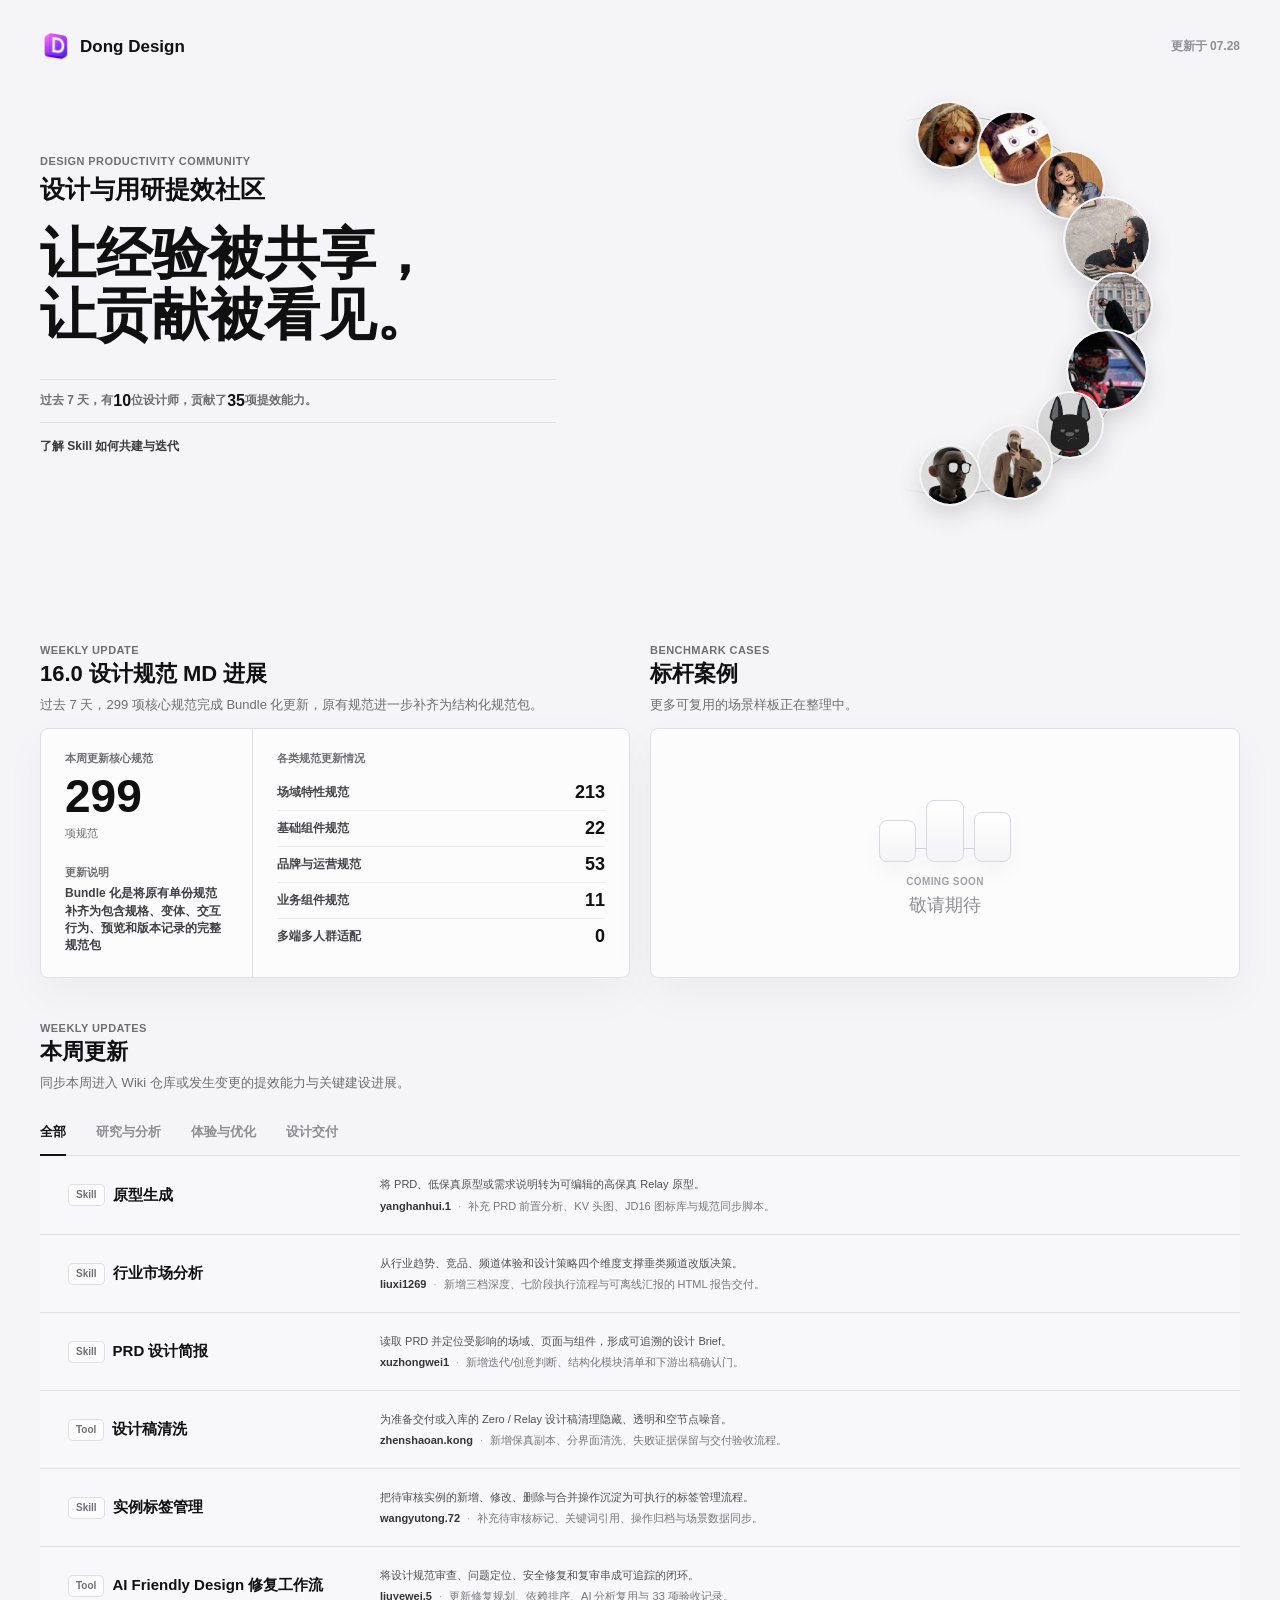
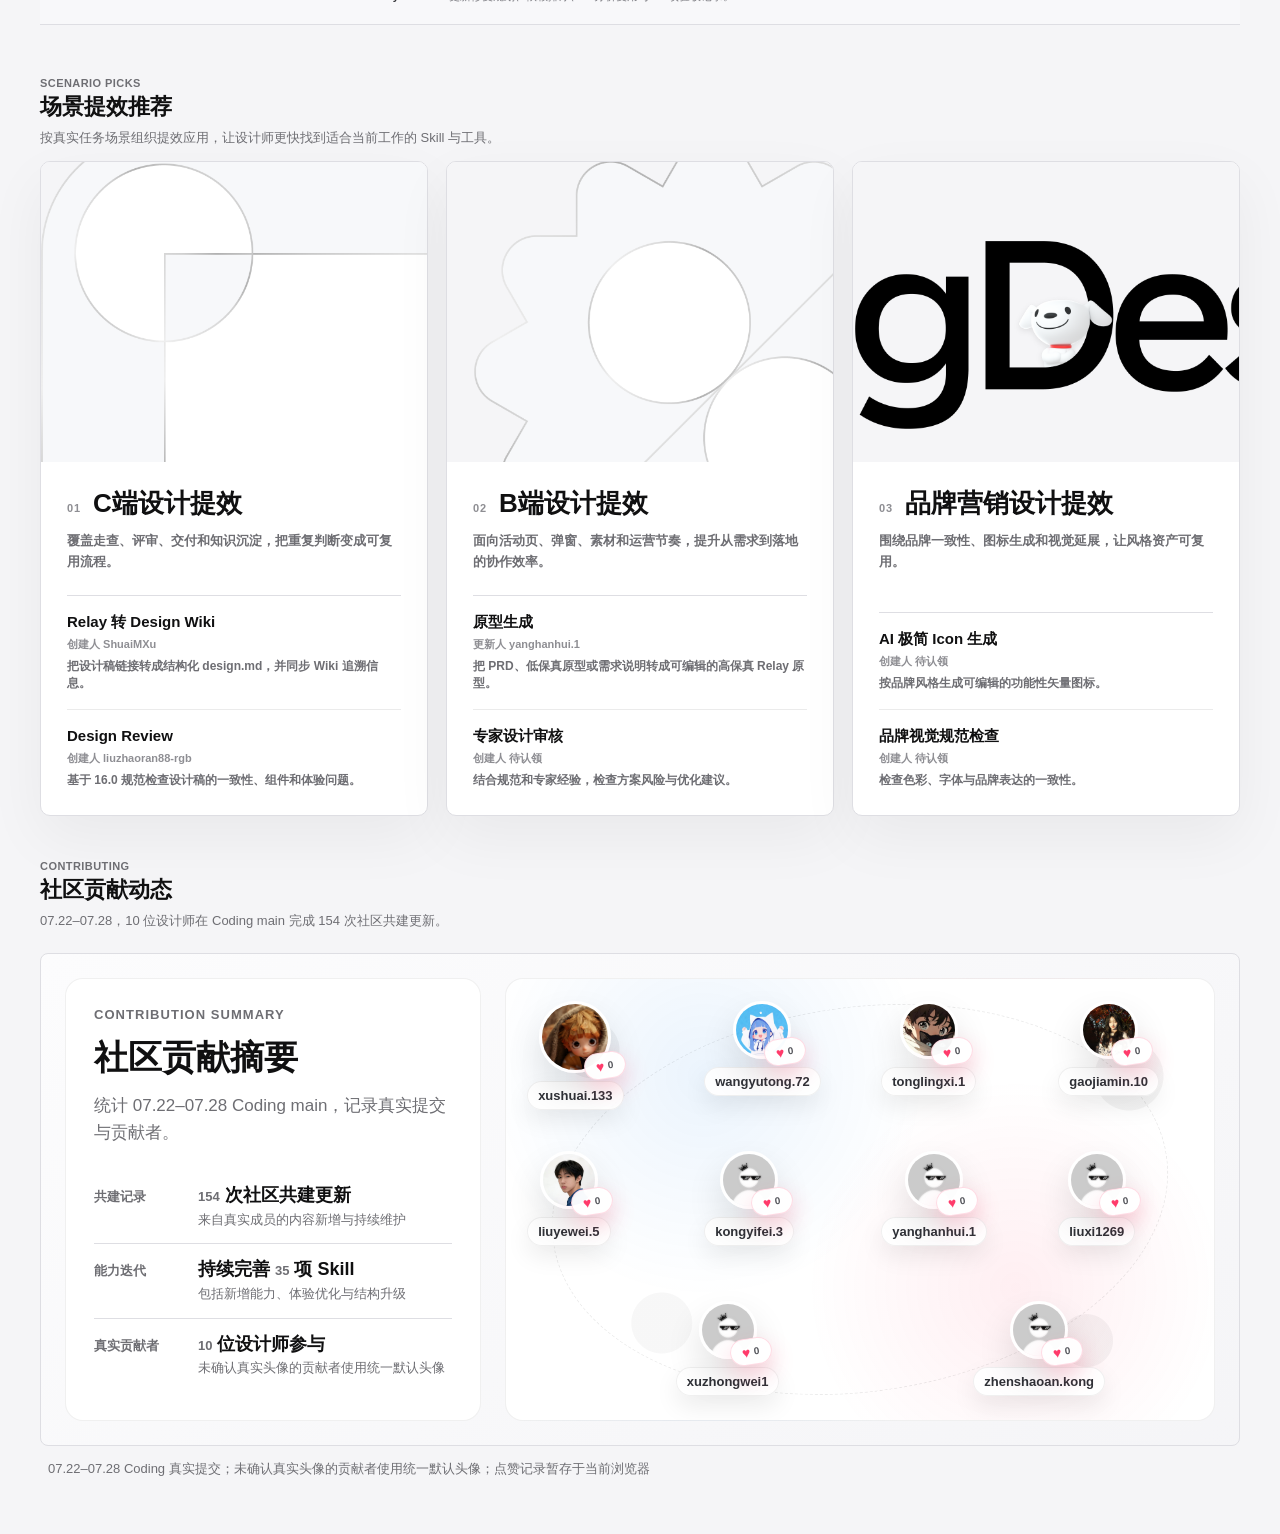
==== commit 41f1f9ad: "chore: refresh full page data from latest Coding main" ====
--- a/index.html
+++ b/index.html
@@ -11,8 +11,8 @@
     <link rel="preconnect" href="https://images.unsplash.com" />
     <link rel="stylesheet" href="styles.css?v=202607281700" />
     <script src="https://unpkg.com/lucide@0.468.0/dist/umd/lucide.min.js" defer></script>
-    <script src="assets/community-skills.js?v=202607241349" defer></script>
-    <script src="assets/coding-community-snapshot.js?v=202607281700" defer></script>
+    <script src="assets/community-skills.js?v=202607281900" defer></script>
+    <script src="assets/coding-community-snapshot.js?v=202607281900" defer></script>
     <script src="app.js?v=202607281700" defer></script>
   </head>
   <body>
@@ -166,6 +166,15 @@
             </div>
 
             <div class="weekly-app-updates-grid">
+              <a class="weekly-app-update" href="http://jagile.jd.com/codingRoot/JD-Design-Wiki/2C-DesignWiki/tree/main/jd-design-system-md-v16%2Fproduct-architecture%2Flocal-life%2FSkill%2Fprototype-generation" target="_blank" rel="noopener noreferrer" aria-label="在 Coding 中查看原型生成目录">
+                <h3 data-scene="设计交付">原型生成</h3>
+                <div class="weekly-app-update-details">
+                  <p class="weekly-app-update-summary">将 PRD、低保真原型或需求说明转为可编辑的高保真 Relay 原型。</p>
+                  <p class="weekly-app-update-progress"><strong>yanghanhui.1</strong><span aria-hidden="true">·</span>补充 PRD 前置分析、KV 头图、JD16 图标库与规范同步脚本。</p>
+                </div>
+                <i class="weekly-app-update-arrow" data-lucide="arrow-up-right" aria-hidden="true"></i>
+              </a>
+
               <a class="weekly-app-update" href="http://jagile.jd.com/codingRoot/JD-Design-Wiki/2C-DesignWiki/tree/main/jd-design-system-md-v16%2Fhorizontal%2Fuser-research%2Fskills%2Findustry-market-analysis" target="_blank" rel="noopener noreferrer" aria-label="在 Coding 中查看行业市场分析目录">
                 <h3 data-scene="研究与分析">行业市场分析</h3>
                 <div class="weekly-app-update-details">
@@ -442,9 +451,9 @@
                   <p class="scenario-card-desc">面向活动页、弹窗、素材和运营节奏，提升从需求到落地的协作效率。</p>
                   <div class="scenario-app-list">
                     <div class="scenario-app">
-                      <h4>全球竞品分析</h4>
-                      <span>创建人 待认领</span>
-                      <p>快速整理海外竞品页面、能力差异与设计机会点。</p>
+                      <h4>原型生成</h4>
+                      <span>更新人 yanghanhui.1</span>
+                      <p>把 PRD、低保真原型或需求说明转成可编辑的高保真 Relay 原型。</p>
                     </div>
                     <div class="scenario-app">
                       <h4>专家设计审核</h4>
@@ -657,7 +666,7 @@
               <div>
                 <p class="kicker">CONTRIBUTING</p>
                 <h2 id="contribution-pulse-title">社区贡献动态</h2>
-                <p class="section-subtitle"><span data-contribution-period>最近 7 天</span>，<span data-contribution-contributor-count>10</span> 位设计师在 Coding main 完成 <span data-contribution-update-count>153</span> 次社区共建更新。</p>
+                <p class="section-subtitle"><span data-contribution-period>最近 7 天</span>，<span data-contribution-contributor-count>10</span> 位设计师在 Coding main 完成 <span data-contribution-update-count>154</span> 次社区共建更新。</p>
               </div>
             </div>
 
@@ -669,7 +678,7 @@
           <div class="contribution-summary-list" aria-label="社区贡献摘要">
             <div class="contribution-summary-item">
               <span>共建记录</span>
-              <b><span data-contribution-update-count>153</span> 次社区共建更新</b>
+              <b><span data-contribution-update-count>154</span> 次社区共建更新</b>
               <em>来自真实成员的内容新增与持续维护</em>
             </div>
             <div class="contribution-summary-item">
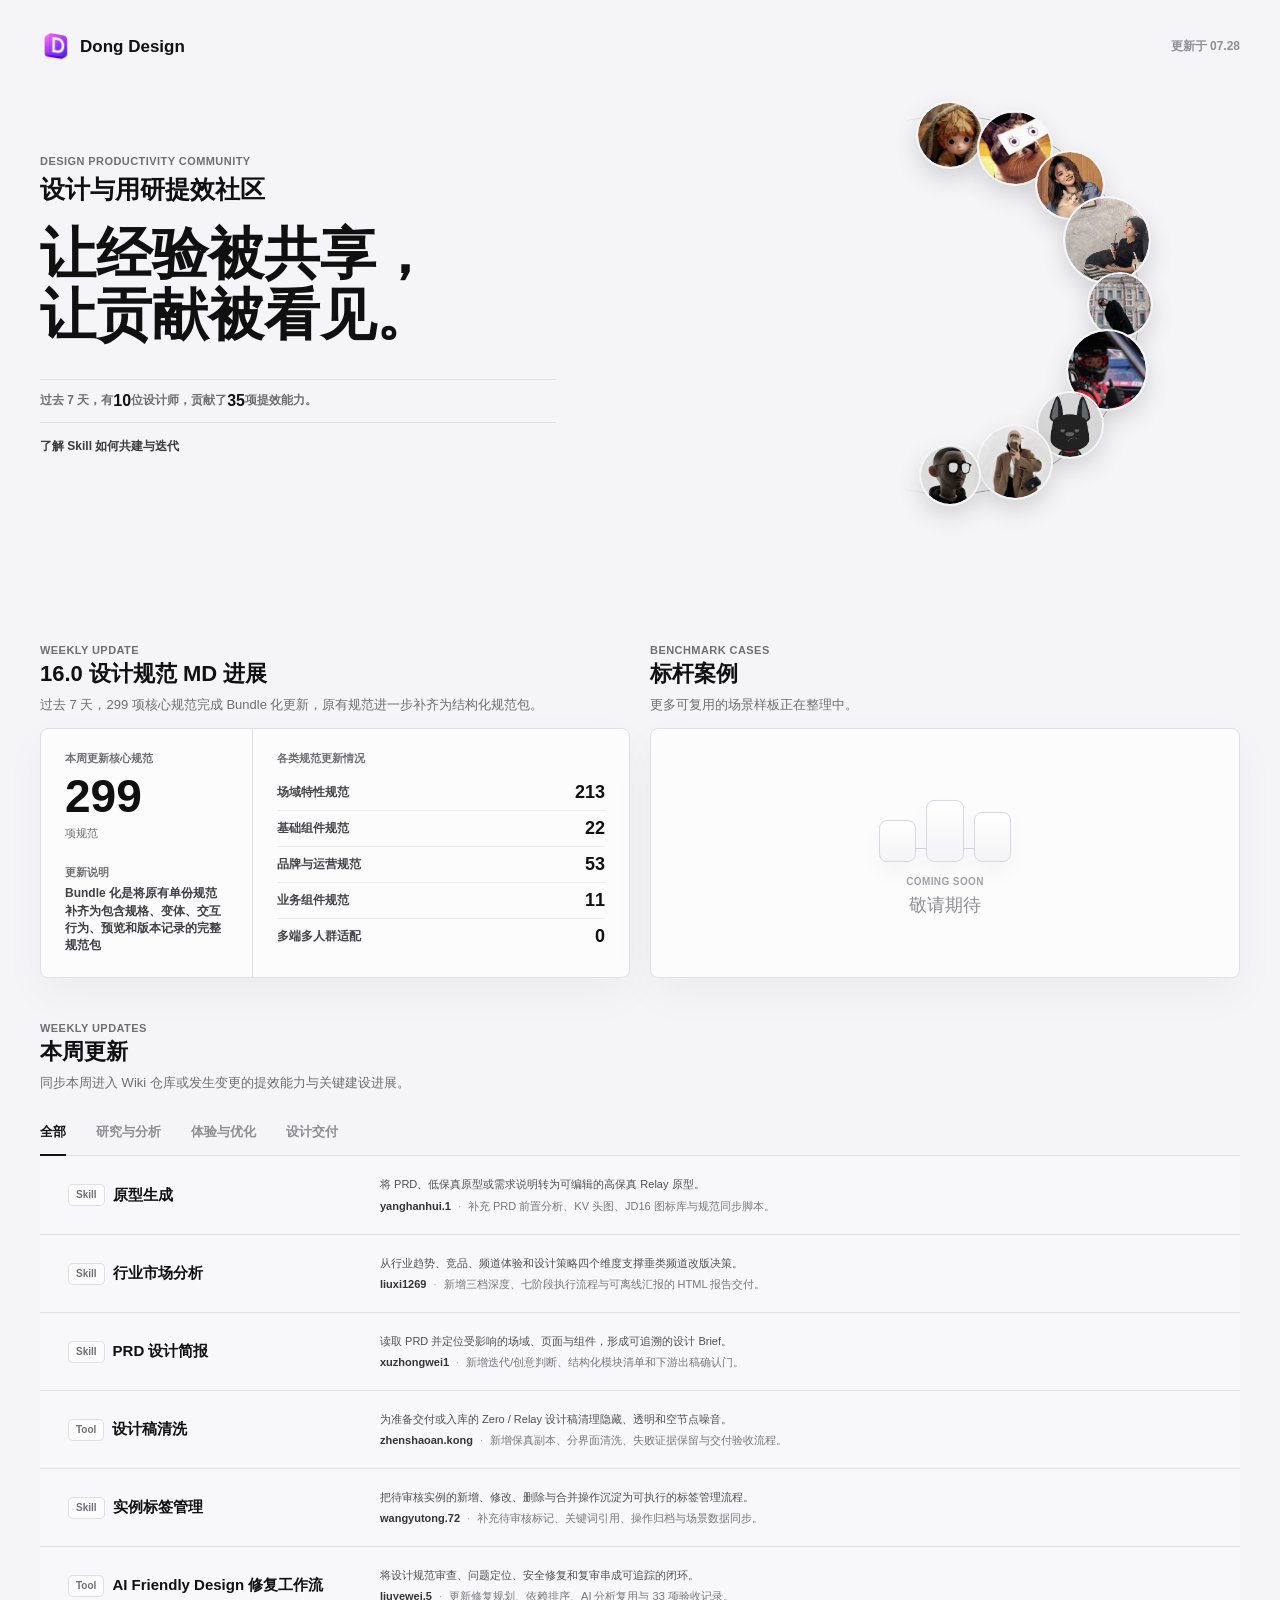
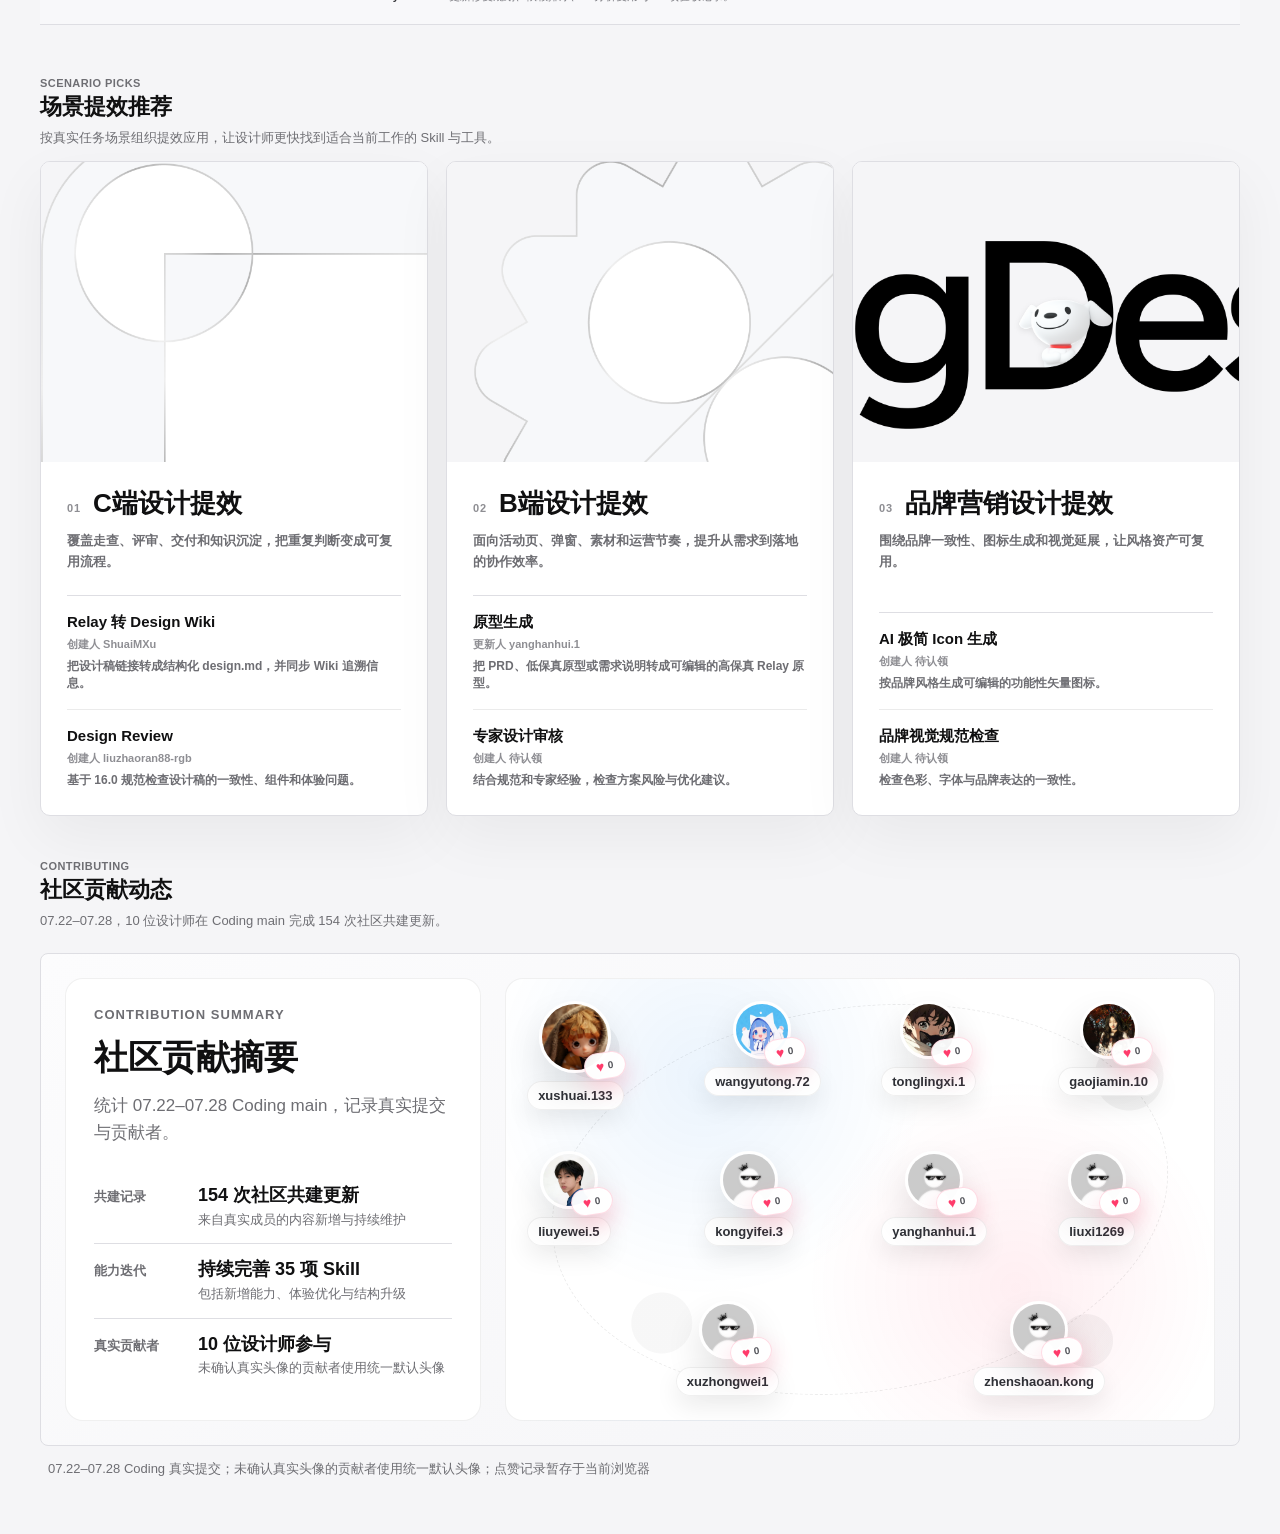
==== commit dff1ea4f: "fix: align contribution metrics and popovers" ====
--- a/index.html
+++ b/index.html
@@ -9,11 +9,11 @@
     />
     <title>Nudge - 设计 Skill 共创社区</title>
     <link rel="preconnect" href="https://images.unsplash.com" />
-    <link rel="stylesheet" href="styles.css?v=202607281700" />
+    <link rel="stylesheet" href="styles.css?v=202607281910" />
     <script src="https://unpkg.com/lucide@0.468.0/dist/umd/lucide.min.js" defer></script>
     <script src="assets/community-skills.js?v=202607281900" defer></script>
     <script src="assets/coding-community-snapshot.js?v=202607281900" defer></script>
-    <script src="app.js?v=202607281700" defer></script>
+    <script src="app.js?v=202607281910" defer></script>
   </head>
   <body>
     <div class="app-shell">
--- a/styles.css
+++ b/styles.css
@@ -221,8 +221,9 @@
 .contribution-summary-list { display: grid; gap: 0; margin-top: 24px; }
 .contribution-summary-item { display: grid; grid-template-columns: 88px 1fr; gap: 4px 16px; align-items: baseline; padding: 14px 0; border-top: 1px solid var(--line); }
 .contribution-summary-item:first-child { border-top: 0; }
-.contribution-summary-item span { color: var(--muted); font-size: 13px; font-weight: 800; }
+.contribution-summary-item > span { color: var(--muted); font-size: 13px; font-weight: 800; }
 .contribution-summary-item b { color: var(--ink); font-size: 18px; line-height: 1.25; }
+.contribution-summary-item b span { color: inherit; font: inherit; }
 .contribution-summary-item em { grid-column: 2; color: var(--muted); font-size: 13px; font-style: normal; line-height: 1.45; }
 .contribution-wall-tags { display: flex; flex-wrap: wrap; gap: 8px; margin-top: 24px; }
 .contribution-wall-tags span { padding: 8px 11px; border: 1px solid var(--line); border-radius: 999px; background: #f5f5f7; color: #4f5258; font-size: 13px; font-weight: 700; }
@@ -262,12 +263,14 @@
 .contribution-name-block { display: grid; min-width: 70px; height: 54px; padding: 0 14px; place-items: center; border: 3px solid #fff; border-radius: 18px; background: linear-gradient(135deg, #f6d365, #fda085); color: #111; font-weight: 900; box-shadow: 0 18px 36px rgba(0,0,0,.12); }
 .contribution-person-g .contribution-name-block { background: linear-gradient(135deg, #84fab0, #8fd3f4); }
 .contribution-name-pill[data-display-name]::before { content: attr(data-display-name); }
-.contribution-popover { position: absolute; left: 50%; top: calc(100% + 8px); width: 178px; padding: 10px 12px; border: 1px solid rgba(0,0,0,.07); border-radius: 12px; background: rgba(255,255,255,.96); box-shadow: 0 18px 36px rgba(0,0,0,.10); opacity: 0; pointer-events: none; text-align: left; transform: translateX(-50%) translateY(6px); transition: opacity .2s ease, transform .2s ease; }
+.contribution-popover { --popover-x: -50%; position: absolute; left: 50%; top: calc(100% + 8px); width: 178px; padding: 10px 12px; border: 1px solid rgba(0,0,0,.07); border-radius: 12px; background: rgba(255,255,255,.96); box-shadow: 0 18px 36px rgba(0,0,0,.10); opacity: 0; pointer-events: none; text-align: left; transform: translateX(var(--popover-x)) translateY(6px); transition: opacity .2s ease, transform .2s ease; }
+.contribution-person-left .contribution-popover { --popover-x: 0%; left: 0; }
+.contribution-person-right .contribution-popover { --popover-x: 0%; right: 0; left: auto; }
 .contribution-popover b { display: block; color: #111; font-size: 13px; line-height: 1.4; }
 .contribution-popover em { display: block; margin-top: 3px; color: var(--muted); font-size: 12px; font-style: normal; line-height: 1.35; }
-.contribution-person:hover .contribution-popover, .contribution-person:focus-visible .contribution-popover, .contribution-person:focus-within .contribution-popover { opacity: 1; transform: translateX(-50%) translateY(0); }
-.contribution-person-bottom .contribution-popover, .contribution-person-i .contribution-popover, .contribution-person-j .contribution-popover, .contribution-person-k .contribution-popover { top: auto; bottom: calc(100% + 8px); transform: translateX(-50%) translateY(-6px); }
-.contribution-person-bottom:hover .contribution-popover, .contribution-person-bottom:focus-visible .contribution-popover, .contribution-person-bottom:focus-within .contribution-popover, .contribution-person-i:hover .contribution-popover, .contribution-person-i:focus-visible .contribution-popover, .contribution-person-i:focus-within .contribution-popover, .contribution-person-j:hover .contribution-popover, .contribution-person-j:focus-visible .contribution-popover, .contribution-person-j:focus-within .contribution-popover, .contribution-person-k:hover .contribution-popover, .contribution-person-k:focus-visible .contribution-popover, .contribution-person-k:focus-within .contribution-popover { transform: translateX(-50%) translateY(0); }
+.contribution-person:hover .contribution-popover, .contribution-person:focus-visible .contribution-popover, .contribution-person:focus-within .contribution-popover { opacity: 1; transform: translateX(var(--popover-x)) translateY(0); }
+.contribution-person-bottom .contribution-popover, .contribution-person-i .contribution-popover, .contribution-person-j .contribution-popover, .contribution-person-k .contribution-popover { top: auto; bottom: calc(100% + 8px); transform: translateX(var(--popover-x)) translateY(-6px); }
+.contribution-person-bottom:hover .contribution-popover, .contribution-person-bottom:focus-visible .contribution-popover, .contribution-person-bottom:focus-within .contribution-popover, .contribution-person-i:hover .contribution-popover, .contribution-person-i:focus-visible .contribution-popover, .contribution-person-i:focus-within .contribution-popover, .contribution-person-j:hover .contribution-popover, .contribution-person-j:focus-visible .contribution-popover, .contribution-person-j:focus-within .contribution-popover, .contribution-person-k:hover .contribution-popover, .contribution-person-k:focus-visible .contribution-popover, .contribution-person-k:focus-within .contribution-popover { transform: translateX(var(--popover-x)) translateY(0); }
 .contribution-people-cloud:hover .contribution-person { opacity: .34; filter: saturate(.75); }
 .contribution-people-cloud .contribution-person:hover, .contribution-people-cloud .contribution-person:focus-visible, .contribution-people-cloud .contribution-person:focus-within { z-index: 5; opacity: 1; outline: none; filter: none; transform: translateY(-6px) scale(1.06); }
 
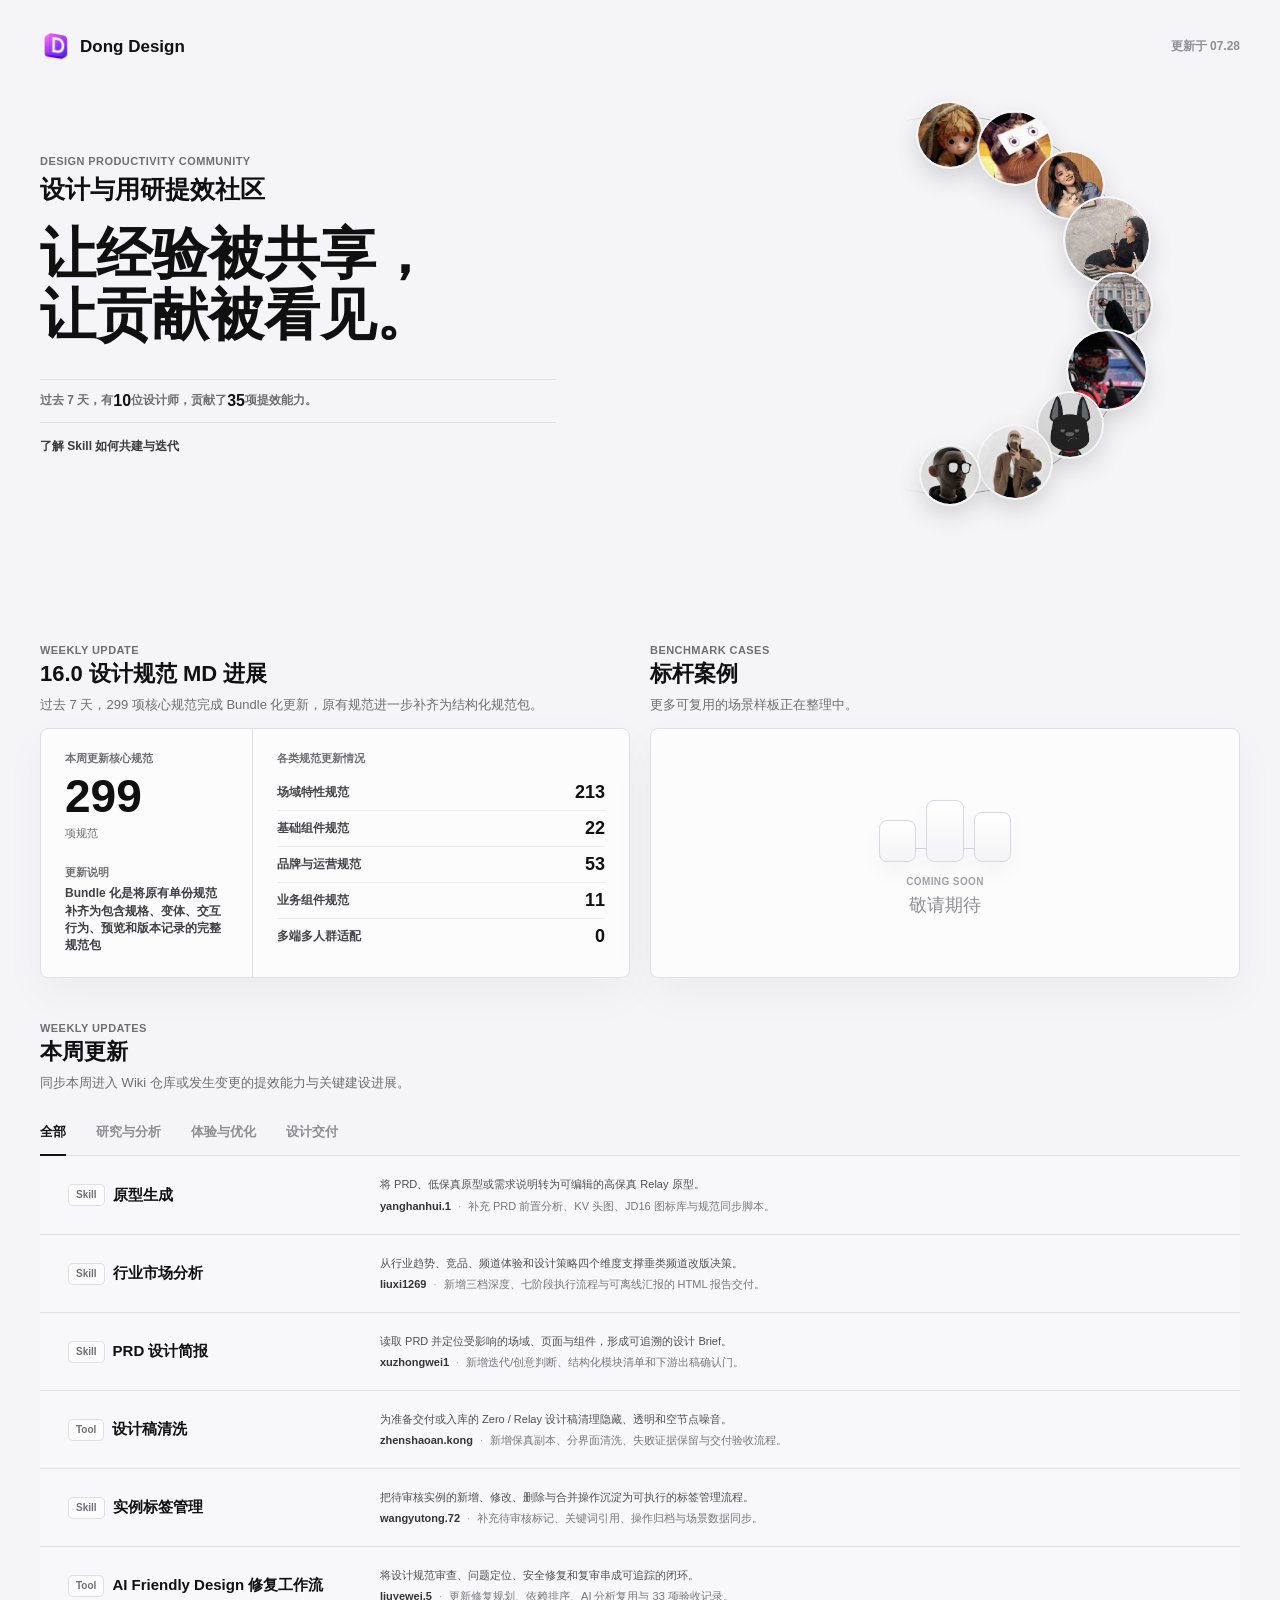
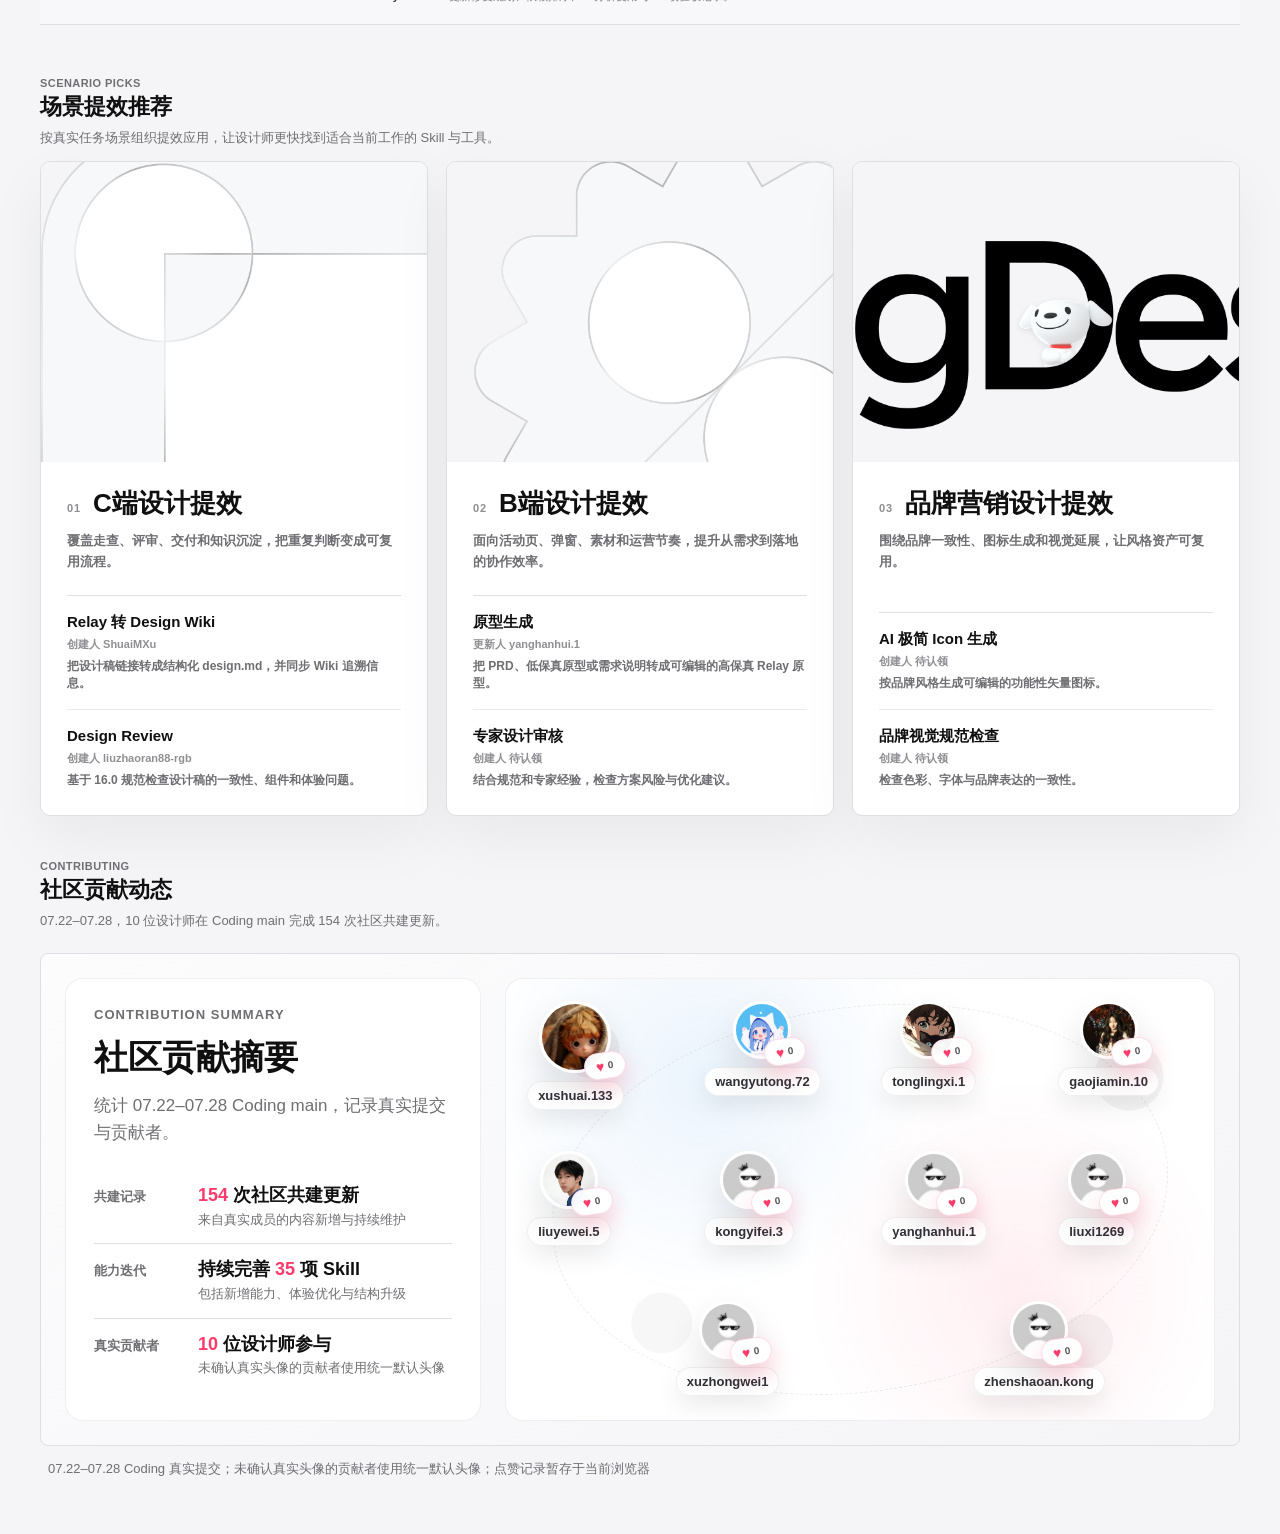
==== commit aef1bf78: "style: highlight contribution metrics in pink" ====
--- a/index.html
+++ b/index.html
@@ -9,7 +9,7 @@
     />
     <title>Nudge - 设计 Skill 共创社区</title>
     <link rel="preconnect" href="https://images.unsplash.com" />
-    <link rel="stylesheet" href="styles.css?v=202607281910" />
+    <link rel="stylesheet" href="styles.css?v=202607282010" />
     <script src="https://unpkg.com/lucide@0.468.0/dist/umd/lucide.min.js" defer></script>
     <script src="assets/community-skills.js?v=202607281900" defer></script>
     <script src="assets/coding-community-snapshot.js?v=202607281900" defer></script>
--- a/styles.css
+++ b/styles.css
@@ -223,7 +223,7 @@
 .contribution-summary-item:first-child { border-top: 0; }
 .contribution-summary-item > span { color: var(--muted); font-size: 13px; font-weight: 800; }
 .contribution-summary-item b { color: var(--ink); font-size: 18px; line-height: 1.25; }
-.contribution-summary-item b span { color: inherit; font: inherit; }
+.contribution-summary-item b span { color: #ff3b6b; font: inherit; }
 .contribution-summary-item em { grid-column: 2; color: var(--muted); font-size: 13px; font-style: normal; line-height: 1.45; }
 .contribution-wall-tags { display: flex; flex-wrap: wrap; gap: 8px; margin-top: 24px; }
 .contribution-wall-tags span { padding: 8px 11px; border: 1px solid var(--line); border-radius: 999px; background: #f5f5f7; color: #4f5258; font-size: 13px; font-weight: 700; }
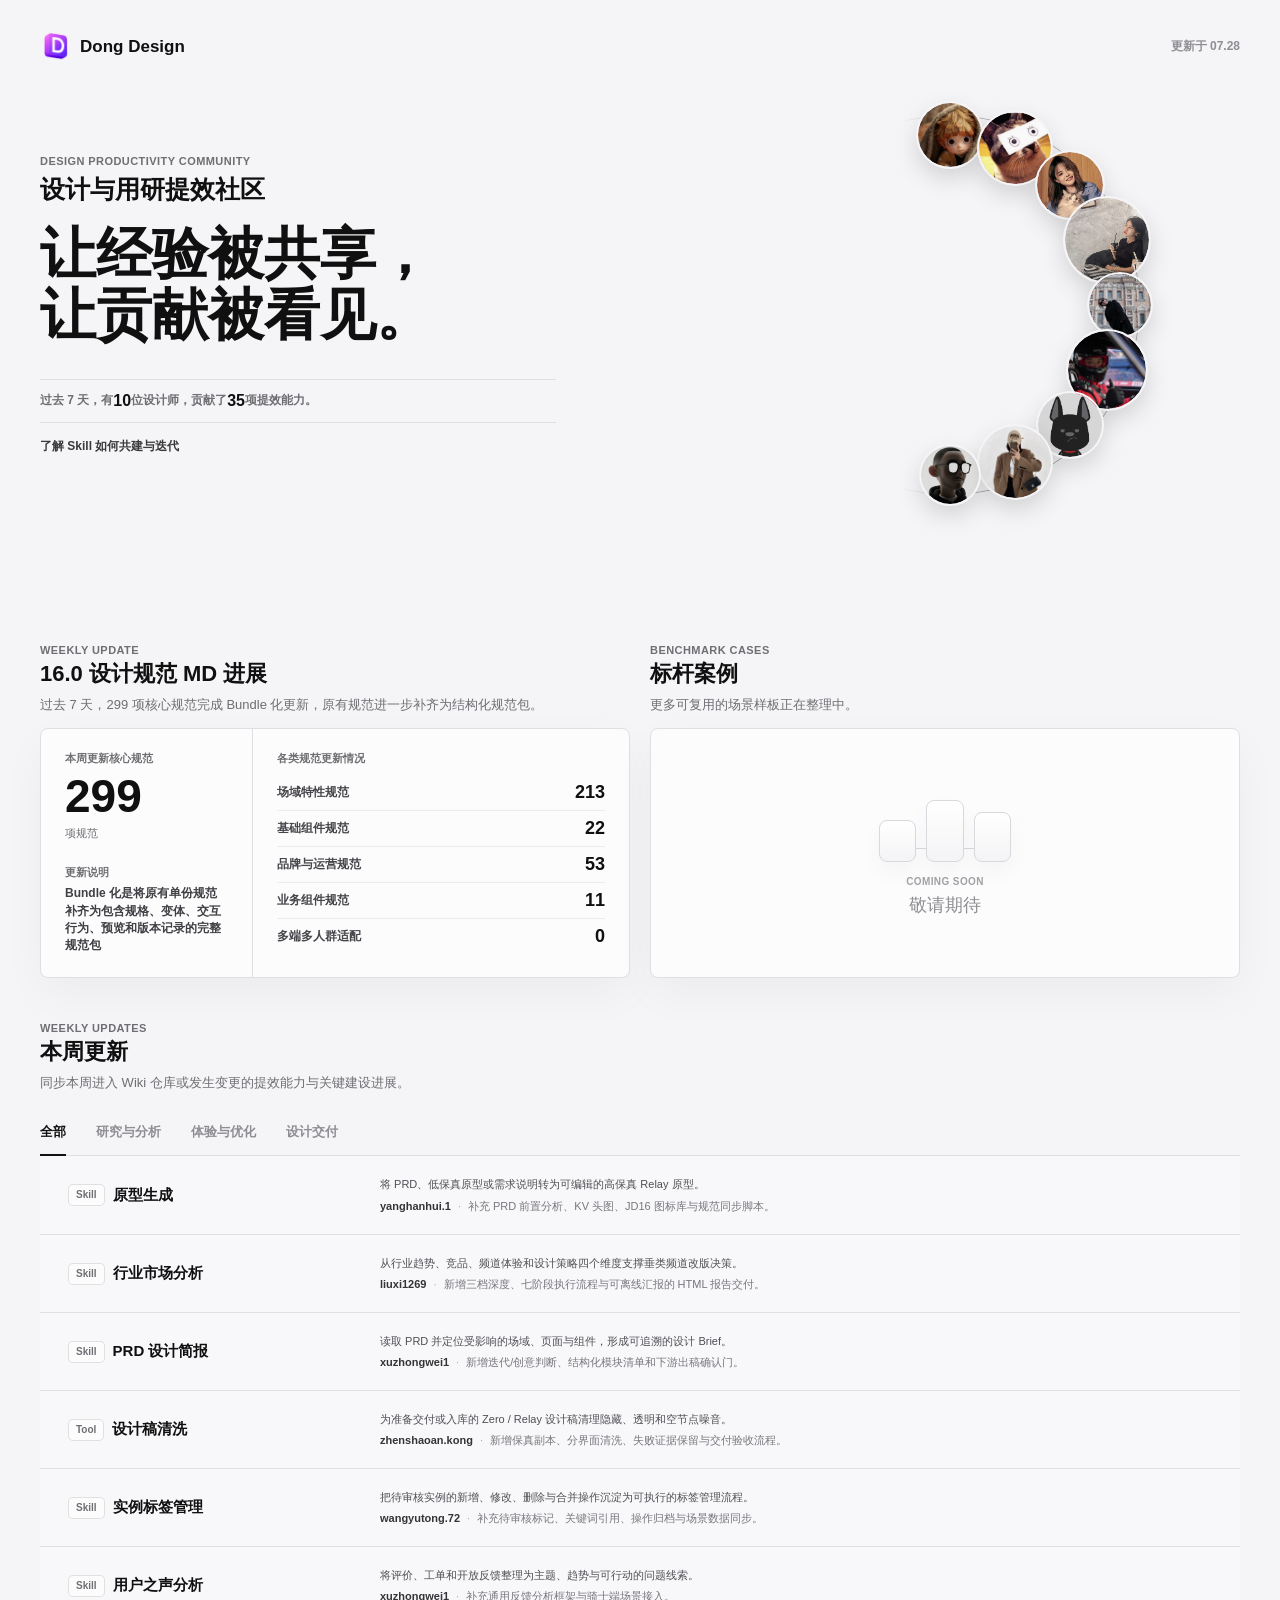
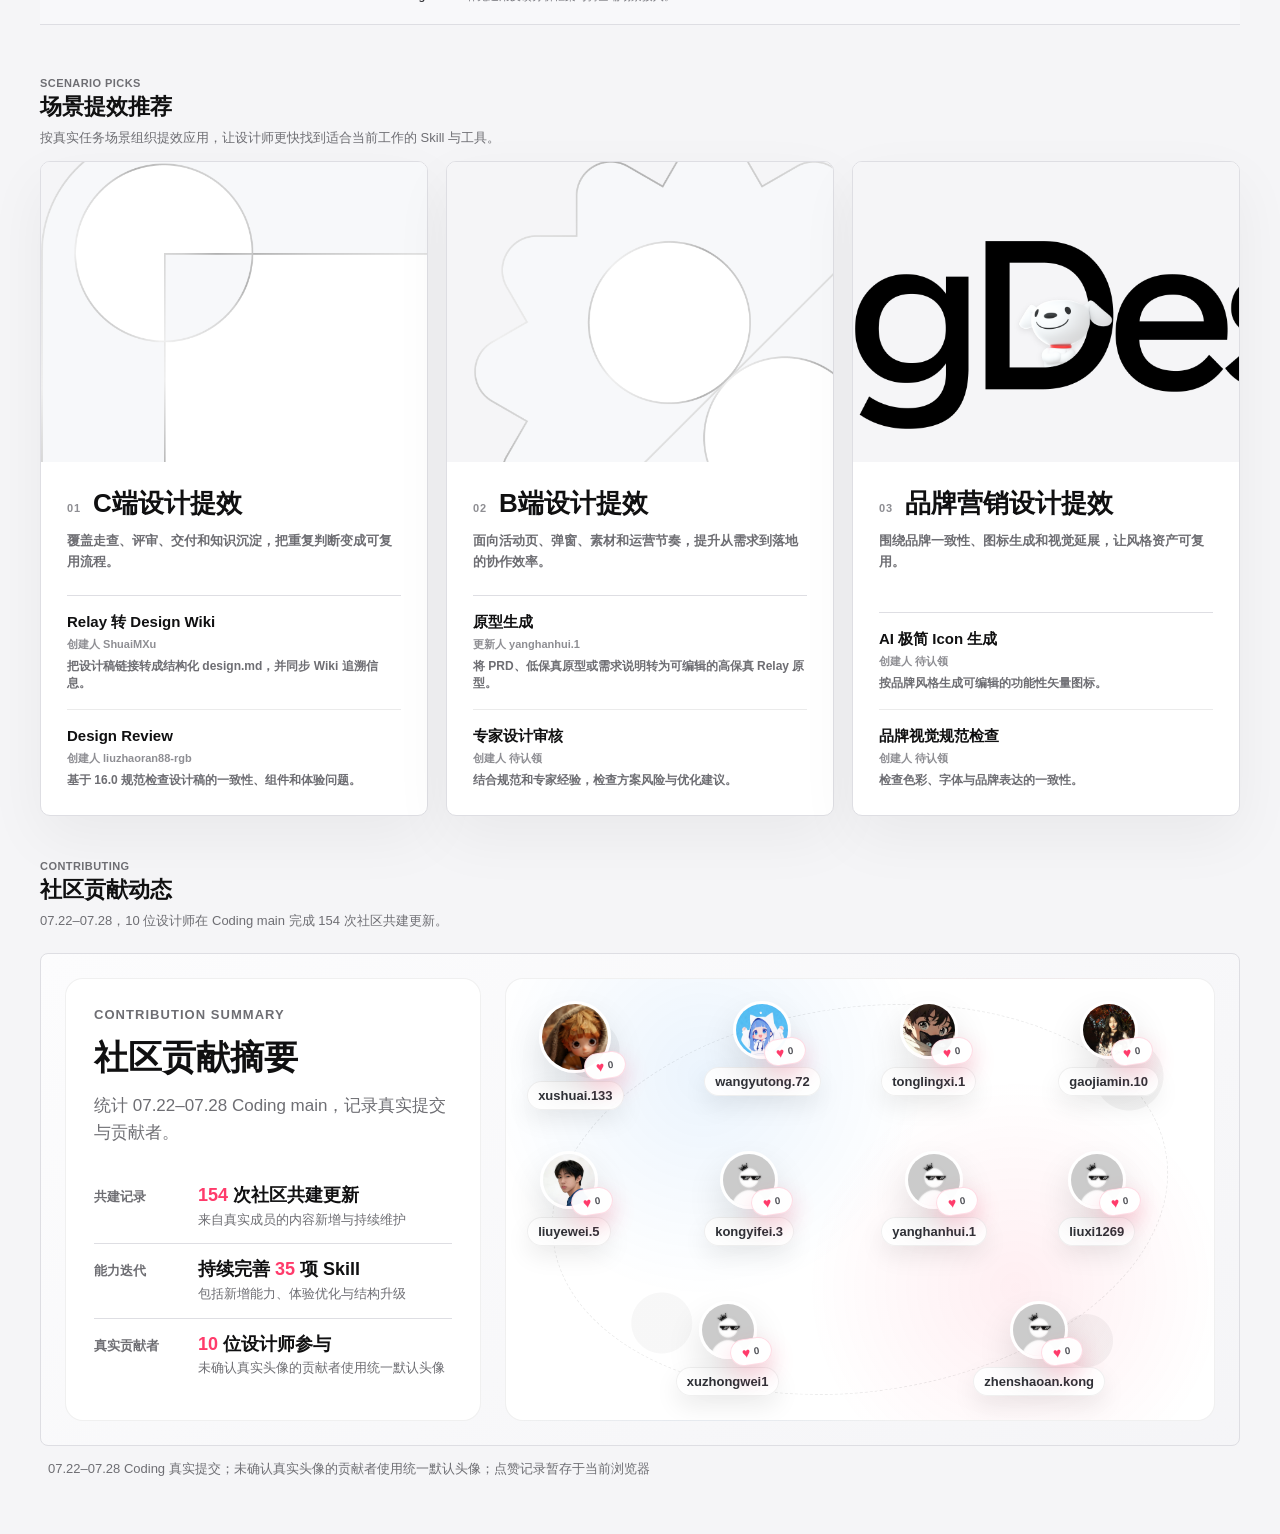
==== commit a5c4d77a: "feat: automate full community data refresh" ====
--- a/index.html
+++ b/index.html
@@ -9,11 +9,12 @@
     />
     <title>Nudge - 设计 Skill 共创社区</title>
     <link rel="preconnect" href="https://images.unsplash.com" />
-    <link rel="stylesheet" href="styles.css?v=202607282010" />
+    <link rel="stylesheet" href="styles.css?v=202607282100" />
     <script src="https://unpkg.com/lucide@0.468.0/dist/umd/lucide.min.js" defer></script>
-    <script src="assets/community-skills.js?v=202607281900" defer></script>
-    <script src="assets/coding-community-snapshot.js?v=202607281900" defer></script>
-    <script src="app.js?v=202607281910" defer></script>
+    <script src="assets/community-skills.js?v=202607282100" defer></script>
+    <script src="assets/coding-community-snapshot.js?v=202607282100" defer></script>
+    <script src="assets/weekly-updates.js?v=202607282100" defer></script>
+    <script src="app.js?v=202607282100" defer></script>
   </head>
   <body>
     <div class="app-shell">
@@ -165,60 +166,8 @@
               <button class="weekly-update-tab" type="button" role="tab" aria-selected="false" tabindex="-1" data-weekly-filter="设计交付">设计交付</button>
             </div>
 
-            <div class="weekly-app-updates-grid">
-              <a class="weekly-app-update" href="http://jagile.jd.com/codingRoot/JD-Design-Wiki/2C-DesignWiki/tree/main/jd-design-system-md-v16%2Fproduct-architecture%2Flocal-life%2FSkill%2Fprototype-generation" target="_blank" rel="noopener noreferrer" aria-label="在 Coding 中查看原型生成目录">
-                <h3 data-scene="设计交付">原型生成</h3>
-                <div class="weekly-app-update-details">
-                  <p class="weekly-app-update-summary">将 PRD、低保真原型或需求说明转为可编辑的高保真 Relay 原型。</p>
-                  <p class="weekly-app-update-progress"><strong>yanghanhui.1</strong><span aria-hidden="true">·</span>补充 PRD 前置分析、KV 头图、JD16 图标库与规范同步脚本。</p>
-                </div>
-                <i class="weekly-app-update-arrow" data-lucide="arrow-up-right" aria-hidden="true"></i>
-              </a>
-
-              <a class="weekly-app-update" href="http://jagile.jd.com/codingRoot/JD-Design-Wiki/2C-DesignWiki/tree/main/jd-design-system-md-v16%2Fhorizontal%2Fuser-research%2Fskills%2Findustry-market-analysis" target="_blank" rel="noopener noreferrer" aria-label="在 Coding 中查看行业市场分析目录">
-                <h3 data-scene="研究与分析">行业市场分析</h3>
-                <div class="weekly-app-update-details">
-                  <p class="weekly-app-update-summary">从行业趋势、竞品、频道体验和设计策略四个维度支撑垂类频道改版决策。</p>
-                  <p class="weekly-app-update-progress"><strong>liuxi1269</strong><span aria-hidden="true">·</span>新增三档深度、七阶段执行流程与可离线汇报的 HTML 报告交付。</p>
-                </div>
-                <i class="weekly-app-update-arrow" data-lucide="arrow-up-right" aria-hidden="true"></i>
-              </a>
-
-              <a class="weekly-app-update" href="http://jagile.jd.com/codingRoot/JD-Design-Wiki/2C-DesignWiki/tree/main/jd-design-system-md-v16%2Fproduct-architecture%2Flocal-life%2FSkill%2Fprd-design-brief" target="_blank" rel="noopener noreferrer" aria-label="在 Coding 中查看 PRD 设计简报目录">
-                <h3 data-scene="研究与分析">PRD 设计简报</h3>
-                <div class="weekly-app-update-details">
-                  <p class="weekly-app-update-summary">读取 PRD 并定位受影响的场域、页面与组件，形成可追溯的设计 Brief。</p>
-                  <p class="weekly-app-update-progress"><strong>xuzhongwei1</strong><span aria-hidden="true">·</span>新增迭代/创意判断、结构化模块清单和下游出稿确认门。</p>
-                </div>
-                <i class="weekly-app-update-arrow" data-lucide="arrow-up-right" aria-hidden="true"></i>
-              </a>
-
-              <a class="weekly-app-update tool-update" href="http://jagile.jd.com/codingRoot/JD-Design-Wiki/2C-DesignWiki/tree/main/jd-design-system-md-v16%2Fproduct-architecture%2Fsearch-recommend-foundation%2Fskills%26tools%2Fdesign-cleanup" target="_blank" rel="noopener noreferrer" aria-label="在 Coding 中查看设计稿清洗目录">
-                <h3 data-scene="设计交付">设计稿清洗</h3>
-                <div class="weekly-app-update-details">
-                  <p class="weekly-app-update-summary">为准备交付或入库的 Zero / Relay 设计稿清理隐藏、透明和空节点噪音。</p>
-                  <p class="weekly-app-update-progress"><strong>zhenshaoan.kong</strong><span aria-hidden="true">·</span>新增保真副本、分界面清洗、失败证据保留与交付验收流程。</p>
-                </div>
-                <i class="weekly-app-update-arrow" data-lucide="arrow-up-right" aria-hidden="true"></i>
-              </a>
-
-              <a class="weekly-app-update" href="http://jagile.jd.com/codingRoot/JD-Design-Wiki/2C-DesignWiki/tree/main/jd-design-system-md-v16%2Fproduct-architecture%2Fhuangliu-design%2Fproduct-details%2FJD-ProductDetails-web%2Fbrain-frontend%2Fpublic%2Fdesign-kb%2Fskills%2Finstance-manage" target="_blank" rel="noopener noreferrer" aria-label="在 Coding 中查看实例标签管理目录">
-                <h3 data-scene="设计交付">实例标签管理</h3>
-                <div class="weekly-app-update-details">
-                  <p class="weekly-app-update-summary">把待审核实例的新增、修改、删除与合并操作沉淀为可执行的标签管理流程。</p>
-                  <p class="weekly-app-update-progress"><strong>wangyutong.72</strong><span aria-hidden="true">·</span>补充待审核标记、关键词引用、操作归档与场景数据同步。</p>
-                </div>
-                <i class="weekly-app-update-arrow" data-lucide="arrow-up-right" aria-hidden="true"></i>
-              </a>
-
-              <a class="weekly-app-update tool-update" href="http://jagile.jd.com/codingRoot/JD-Design-Wiki/2C-DesignWiki/tree/main/jd-design-system-md-v16%2Fproduct-architecture%2Fhuangliu-design%2Fproduct-details%2FJD-ProductDetails-web%2Fbrain-frontend%2Fpublic%2Fai-friendly-design" target="_blank" rel="noopener noreferrer" aria-label="在 Coding 中查看 AI Friendly Design 目录">
-                <h3 data-scene="体验与优化">AI Friendly Design 修复工作流</h3>
-                <div class="weekly-app-update-details">
-                  <p class="weekly-app-update-summary">将设计规范审查、问题定位、安全修复和复审串成可追踪的闭环。</p>
-                  <p class="weekly-app-update-progress"><strong>liuyewei.5</strong><span aria-hidden="true">·</span>更新修复规划、依赖排序、AI 分析复用与 33 项验收记录。</p>
-                </div>
-                <i class="weekly-app-update-arrow" data-lucide="arrow-up-right" aria-hidden="true"></i>
-              </a>
+            <div class="weekly-app-updates-grid" data-weekly-updates>
+              <p class="weekly-updates-loading">正在载入本周更新…</p>
             </div>
 
             <div class="weekly-app-updates-grid" hidden aria-hidden="true">
@@ -450,10 +399,10 @@
                   </div>
                   <p class="scenario-card-desc">面向活动页、弹窗、素材和运营节奏，提升从需求到落地的协作效率。</p>
                   <div class="scenario-app-list">
-                    <div class="scenario-app">
-                      <h4>原型生成</h4>
-                      <span>更新人 yanghanhui.1</span>
-                      <p>把 PRD、低保真原型或需求说明转成可编辑的高保真 Relay 原型。</p>
+                    <div class="scenario-app" data-latest-delivery-skill>
+                      <h4 data-latest-delivery-title>原型生成</h4>
+                      <span data-latest-delivery-author>更新人 yanghanhui.1</span>
+                      <p data-latest-delivery-summary>把 PRD、低保真原型或需求说明转成可编辑的高保真 Relay 原型。</p>
                     </div>
                     <div class="scenario-app">
                       <h4>专家设计审核</h4>
--- a/styles.css
+++ b/styles.css
@@ -276,6 +276,7 @@
 
 .weekly-app-updates { margin-top: 44px; }
 .weekly-app-updates-heading { align-items: flex-end; }
+.weekly-updates-loading { grid-column: 1 / -1; margin: 0; padding: 28px 0; color: var(--muted); font-size: 13px; }
 .weekly-update-tabs { display: flex; align-items: center; gap: 30px; min-height: 48px; margin-top: 16px; border-bottom: 1px solid var(--line); }
 .weekly-update-tab { position: relative; align-self: stretch; padding: 0; border: 0; background: transparent; color: #8e8e93; font: inherit; font-size: 13px; font-weight: 650; letter-spacing: 0; white-space: nowrap; cursor: pointer; transition: color .2s ease; }
 .weekly-update-tab::after { content: ""; position: absolute; right: 0; bottom: -1px; left: 0; height: 2px; background: #111; opacity: 0; transform: scaleX(.5); transition: opacity .2s ease, transform .2s ease; }
